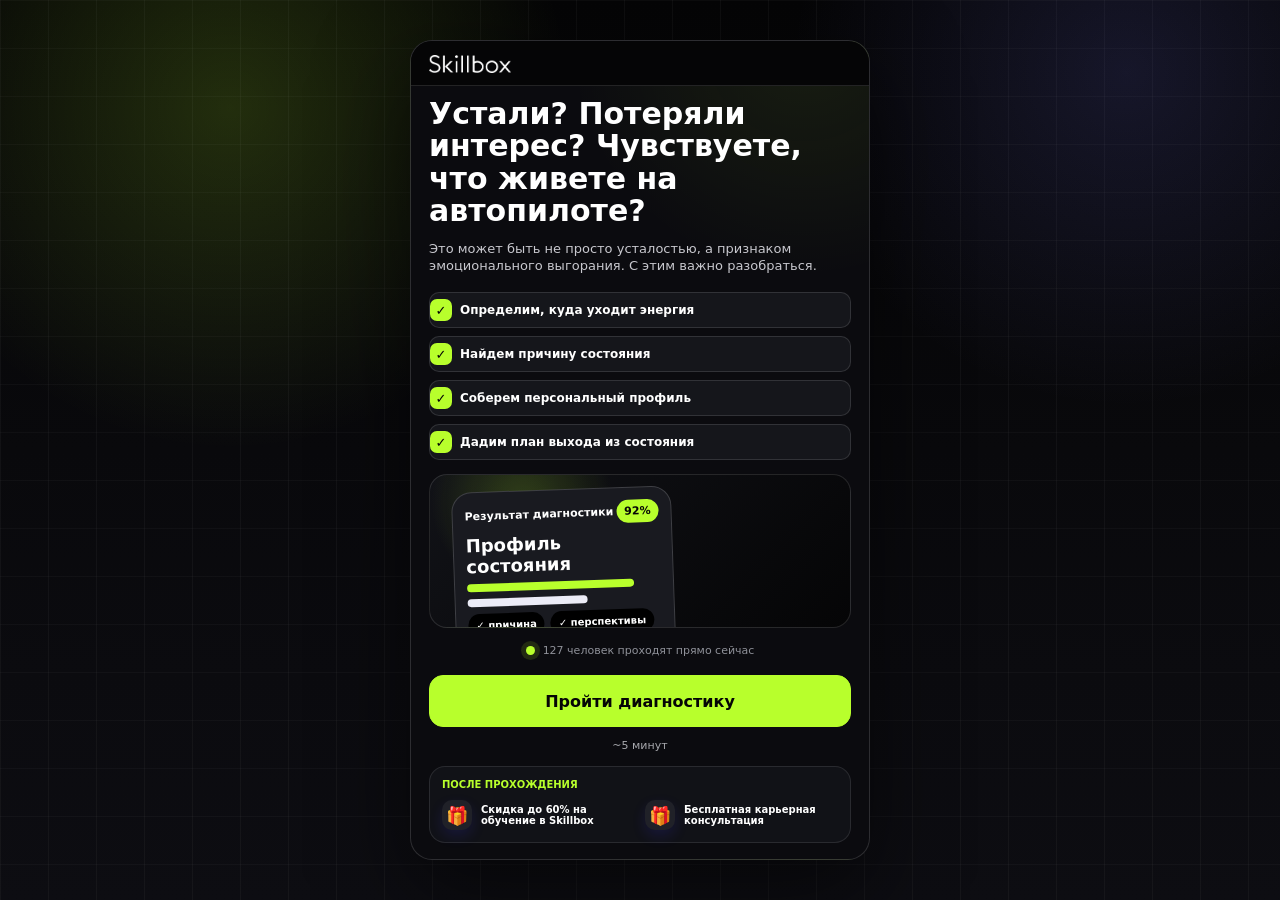
==== index-dark.html @ d11d77b7 "prepre-final" ====
<!doctype html>
<html lang="ru">
  <head>
    <meta charset="UTF-8" />
    <meta name="viewport" content="width=device-width, initial-scale=1.0" />
    <title>Что на самом деле не так? | Dark</title>
    <link rel="stylesheet" href="./styles.css?v=dark-lead-consent-polish" />
    <link rel="stylesheet" href="./styles-dark.css?v=dark-lead-consent-polish" />
  </head>
  <body class="dark-theme">
    <main class="shell">
      <section class="phone" aria-live="polite">
        <div class="brand-line" aria-label="Skillbox">
          <img class="brand-logo" src="./assets/skillbox-logo.png" alt="Skillbox" />
        </div>
        <header class="topbar">
          <button class="icon-button" id="backButton" type="button" aria-label="Назад">
            <span aria-hidden="true">‹</span>
          </button>
          <div class="progress-wrap" aria-label="Прогресс квиза">
            <div class="progress-meta">
              <span id="stepLabel">1 из 24</span>
              <span id="timeLabel">7 минут</span>
            </div>
            <div class="progress-track">
              <div class="progress-fill" id="progressFill"></div>
            </div>
          </div>
        </header>

        <div class="screen" id="quizScreen"></div>
      </section>
    </main>

    <script src="./app.js?v=dark-lead-consent"></script>
  </body>
</html>
---- styles.css ----
:root {
  --ink: #000000;
  --muted: #5c5c66;
  --line: #dedeee;
  --paper: #ffffff;
  --panel: #ffffff;
  --sage: #f4f4fb;
  --mint: #f0f0ff;
  --coral: #fcaca9;
  --yellow: #fcaca9;
  --blue: #3d3bff;
  --violet: #3d3bff;
  --green: #3d3bff;
  --shadow: 0 24px 70px rgba(0, 0, 0, 0.18);
}

* {
  box-sizing: border-box;
}

html,
body {
  min-height: 100%;
}

body {
  margin: 0;
  font-family:
    "Graphik LC TT",
    "Graphik",
    system-ui,
    -apple-system,
    BlinkMacSystemFont,
    "Segoe UI",
    sans-serif;
  color: var(--ink);
  background:
    linear-gradient(135deg, rgba(61, 59, 255, 0.08) 0 18%, transparent 18% 100%),
    radial-gradient(circle at 18% 10%, rgba(252, 172, 169, 0.42), transparent 28%),
    radial-gradient(circle at 86% 18%, rgba(61, 59, 255, 0.26), transparent 30%),
    #f5f5fb;
}

button,
input,
select {
  font: inherit;
}

.shell {
  min-height: 100vh;
  display: grid;
  place-items: center;
  padding: 18px;
}

.phone {
  width: min(100%, 440px);
  min-height: min(860px, calc(100vh - 36px));
  background:
    linear-gradient(180deg, rgba(61, 59, 255, 0.04), transparent 210px),
    var(--paper);
  border: 2px solid #000000;
  border-radius: 28px;
  box-shadow: var(--shadow);
  overflow: hidden;
  display: flex;
  flex-direction: column;
}

.brand-line {
  display: flex;
  align-items: center;
  justify-content: flex-start;
  padding: 14px 18px 12px;
  background: rgba(255, 255, 255, 0.92);
  color: var(--ink);
}

.brand-logo {
  width: 82px;
  height: auto;
  display: block;
  flex: 0 0 auto;
}

.phone.result-mode {
  width: min(100%, 1260px);
  min-height: calc(100vh - 36px);
  background:
    radial-gradient(circle at 78% 16%, rgba(61, 59, 255, 0.38), transparent 30%),
    radial-gradient(circle at 22% 66%, rgba(252, 172, 169, 0.22), transparent 28%),
    #000000;
  border-color: rgba(255, 255, 255, 0.08);
}

.phone.result-mode .brand-line {
  background: rgba(255, 255, 255, 0.96);
}

.phone.result-mode .topbar {
  color: white;
}

.phone.result-mode .icon-button {
  background: rgba(255, 255, 255, 0.1);
  border-color: rgba(255, 255, 255, 0.14);
  color: white;
}

.phone.result-mode .progress-track {
  background: rgba(255, 255, 255, 0.16);
}

.phone.result-mode .progress-meta {
  color: rgba(255, 255, 255, 0.72);
}

.phone.result-mode .screen {
  padding: 22px;
}

.phone.intro-mode .topbar {
  display: none;
}

.phone.intro-mode .icon-button,
.phone.intro-mode #stepLabel,
.phone.intro-mode #timeLabel,
.phone.intro-mode .progress-track {
  display: none;
}

.phone.intro-mode .progress-meta {
  grid-template-columns: 1fr;
  margin-bottom: 0;
}

.phone.intro-mode .screen {
  padding: 12px 18px 16px;
  flex: 0 0 auto;
}

.phone.intro-mode {
  min-height: 0;
}

.topbar {
  display: flex;
  gap: 12px;
  align-items: center;
  padding: 14px 16px 10px;
}

.icon-button {
  width: 42px;
  height: 42px;
  border-radius: 50%;
  border: 2px solid #000000;
  background: var(--panel);
  color: var(--ink);
  display: grid;
  place-items: center;
  cursor: pointer;
  flex: 0 0 auto;
  transition:
    transform 0.2s ease,
    opacity 0.2s ease;
}

.icon-button span {
  font-size: 32px;
  line-height: 1;
  transform: translateY(-2px);
}

.icon-button:disabled {
  opacity: 0.35;
  cursor: default;
}

.icon-button:not(:disabled):active {
  transform: scale(0.96);
}

.progress-wrap {
  width: 100%;
}

.progress-meta {
  display: flex;
  justify-content: space-between;
  align-items: center;
  gap: 10px;
  color: var(--muted);
  font-size: 12px;
  font-weight: 700;
  letter-spacing: 0;
  margin-bottom: 8px;
}

.progress-track {
  height: 10px;
  border-radius: 999px;
  background: #ececff;
  overflow: hidden;
  border: 1px solid rgba(0, 0, 0, 0.12);
}

.progress-fill {
  height: 100%;
  width: 4%;
  border-radius: inherit;
  background: linear-gradient(90deg, var(--blue), var(--coral));
  transition: width 0.35s ease;
}

.screen {
  flex: 1;
  display: flex;
  flex-direction: column;
  padding: 18px;
}

.content {
  position: relative;
  flex: 1;
  display: flex;
  flex-direction: column;
  gap: 18px;
  animation: rise 0.28s ease both;
}

@keyframes rise {
  from {
    opacity: 0;
    transform: translateY(8px);
  }
  to {
    opacity: 1;
    transform: translateY(0);
  }
}

.eyebrow {
  width: fit-content;
  border-radius: 999px;
  background: #000000;
  color: #ffffff;
  padding: 7px 10px;
  font-size: 13px;
  font-weight: 900;
}

h1,
h2 {
  margin: 0;
  line-height: 1.05;
  letter-spacing: 0;
}

h1 {
  font-size: clamp(34px, 9vw, 46px);
}

h2 {
  font-size: clamp(27px, 7vw, 36px);
}

p {
  margin: 0;
  color: var(--muted);
  font-size: 16px;
  line-height: 1.45;
}

mark {
  border-radius: 8px;
  background: rgba(61, 59, 255, 0.1);
  color: inherit;
  padding: 1px 5px;
  font-weight: 900;
}

.intro-steps {
  display: grid;
  gap: 8px;
  margin-top: 4px;
}

.intro-content {
  gap: 14px;
  flex: 0 0 auto;
}

.intro-content .eyebrow {
  width: fit-content;
  border-radius: 999px;
  background: var(--blue);
  color: #ffffff;
  padding: 7px 10px;
  font-size: 11px;
  line-height: 1.1;
}

.intro-content h1 {
  max-width: 100%;
  font-size: clamp(25px, 6.1vw, 30px);
  line-height: 1.08;
}

.intro-content p {
  font-size: 13px;
  line-height: 1.26;
}

.intro-content .primary {
  margin-top: 4px;
  min-height: 52px;
  padding: 14px 18px;
  background: var(--blue);
  color: #ffffff;
  box-shadow: 0 6px 18px rgba(61, 59, 255, 0.28);
  border: 2px solid #000000;
  position: relative;
  overflow: hidden;
  isolation: isolate;
  animation: introCtaPulse 3.2s ease-in-out infinite;
}

.intro-content .primary::before {
  content: "";
  position: absolute;
  inset: -45% auto -45% -45%;
  width: 36%;
  transform: skewX(-18deg);
  background: linear-gradient(90deg, transparent, rgba(255, 255, 255, 0.72), transparent);
  animation: introCtaShine 2.8s ease-in-out infinite;
  pointer-events: none;
}

.intro-content .primary:not(:disabled):active {
  transform: scale(0.985);
  box-shadow: 0 4px 12px rgba(61, 59, 255, 0.26);
}

.intro-burnout-note {
  border-left: 4px solid var(--coral);
  border-radius: 14px;
  background: #fff0ef;
  color: var(--muted);
  padding: 9px 11px;
  font-size: 13px;
  font-weight: 800;
  line-height: 1.3;
}

.intro-step {
  position: relative;
  display: grid;
  grid-template-columns: 22px 1fr;
  gap: 8px;
  align-items: center;
  border-radius: 10px;
  background: transparent;
  padding: 6px 0;
  opacity: 0;
  transform: translateY(6px);
  animation: checkStep 0.42s ease forwards;
}

.intro-step span {
  position: relative;
  width: 22px;
  height: 22px;
  border-radius: 7px;
  background: var(--coral);
  color: #000000;
  display: grid;
  place-items: center;
  font-size: 13px;
  font-weight: 900;
  transform: scale(0.72);
  animation: checkPop 0.38s ease forwards;
}

.intro-step span::after {
  content: "";
  position: absolute;
  inset: -4px;
  border-radius: 10px;
  border: 2px solid rgba(252, 172, 169, 0.7);
  opacity: 0;
  transform: scale(0.7);
  animation: checkHalo 0.56s ease forwards;
}

.intro-step strong {
  font-size: 12px;
  line-height: 1.25;
}

.intro-step:nth-child(1) {
  animation-delay: 0.08s;
}

.intro-step:nth-child(1) span {
  animation-delay: 0.16s;
}

.intro-step:nth-child(1) span::after {
  animation-delay: 0.16s;
}

.intro-step:nth-child(2) {
  animation-delay: 0.2s;
}

.intro-step:nth-child(2) span {
  animation-delay: 0.28s;
}

.intro-step:nth-child(2) span::after {
  animation-delay: 0.28s;
}

.intro-step:nth-child(3) {
  animation-delay: 0.32s;
}

.intro-step:nth-child(3) span {
  animation-delay: 0.4s;
}

.intro-step:nth-child(3) span::after {
  animation-delay: 0.4s;
}

.intro-step:nth-child(4) {
  animation-delay: 0.44s;
}

.intro-step:nth-child(4) span {
  animation-delay: 0.52s;
}

.intro-step:nth-child(4) span::after {
  animation-delay: 0.52s;
}

.intro-proof {
  display: flex;
  align-items: center;
  justify-content: center;
  gap: 8px;
  padding: 2px 0 0;
  color: #000000;
  font-size: 11px;
  font-weight: 500;
}

.live-dot {
  width: 9px;
  height: 9px;
  border-radius: 50%;
  background: #20c66b;
  box-shadow: 0 0 0 5px rgba(32, 198, 107, 0.16);
}

.intro-gifts {
  display: grid;
  grid-template-columns: 1fr 1fr;
  gap: 10px;
  border-radius: 16px;
  background:
    linear-gradient(135deg, rgba(61, 59, 255, 0.08), rgba(252, 172, 169, 0.18)),
    #ffffff;
  padding: 12px;
}

.intro-gifts-label {
  grid-column: 1 / -1;
  color: var(--blue);
  font-size: 10px;
  font-weight: 900;
  letter-spacing: 0;
  text-transform: uppercase;
}

.intro-gift {
  display: grid;
  grid-template-columns: 30px 1fr;
  gap: 9px;
  align-items: center;
}

.intro-gift span {
  width: 30px;
  height: 30px;
  border-radius: 10px;
  background: #ffffff;
  display: grid;
  place-items: center;
  font-size: 18px;
  box-shadow: 0 6px 14px rgba(61, 59, 255, 0.14);
}

.intro-gift strong {
  color: #000000;
  font-size: 10px;
  line-height: 1.18;
}

.save-hint {
  margin-top: auto;
  border: 1px solid rgba(61, 59, 255, 0.16);
  border-radius: 16px;
  background:
    linear-gradient(135deg, rgba(61, 59, 255, 0.06), rgba(252, 172, 169, 0.14)),
    #ffffff;
  color: var(--muted);
  padding: 10px 12px;
  display: grid;
  grid-template-columns: 18px auto 1fr;
  gap: 7px;
  align-items: center;
  font-size: 11px;
  line-height: 1.2;
}

.save-hint span {
  width: 10px;
  height: 10px;
  border-radius: 50%;
  background: var(--blue);
  box-shadow: 0 0 0 5px rgba(61, 59, 255, 0.12);
}

.save-hint strong {
  color: #000000;
  font-size: 12px;
  font-weight: 800;
}

.save-hint small {
  color: var(--muted);
  font-size: 11px;
  font-weight: 500;
  text-align: right;
}

@keyframes checkStep {
  to {
    opacity: 1;
    transform: translateY(0);
  }
}

@keyframes checkPop {
  70% {
    transform: scale(1.12);
  }
  to {
    transform: scale(1);
  }
}

@keyframes checkHalo {
  35% {
    opacity: 0.8;
    transform: scale(1);
  }
  to {
    opacity: 0;
    transform: scale(1.35);
  }
}

@keyframes introCtaShine {
  0%,
  36% {
    left: -45%;
  }
  70%,
  100% {
    left: 115%;
  }
}

@keyframes introCtaPulse {
  0%,
  100% {
    transform: translateY(0);
    box-shadow: 0 6px 18px rgba(61, 59, 255, 0.28);
  }
  50% {
    transform: translateY(-2px);
    box-shadow: 0 10px 24px rgba(61, 59, 255, 0.34);
  }
}

.hero-art {
  position: relative;
  min-height: 154px;
  border-radius: 22px;
  background:
    linear-gradient(135deg, rgba(255, 255, 255, 0.75), transparent 28%),
    radial-gradient(circle at 22% 20%, rgba(252, 172, 169, 0.95), transparent 30%),
    radial-gradient(circle at 78% 72%, rgba(61, 59, 255, 0.86), transparent 34%),
    #000000;
  display: grid;
  align-items: end;
  padding: 14px;
  overflow: hidden;
}

.result-preview,
.preview-card {
  position: absolute;
}

.result-preview {
  left: 24px;
  top: 14px;
  width: 220px;
  min-height: 108px;
  border-radius: 20px;
  background: #ffffff;
  border: 2px solid #000000;
  box-shadow: 10px 10px 0 rgba(0, 0, 0, 0.95);
  padding: 12px;
  display: grid;
  gap: 7px;
  transform: rotate(-2deg);
}

.preview-header {
  display: flex;
  justify-content: space-between;
  align-items: center;
  color: var(--muted);
  font-size: 11px;
  font-weight: 900;
}

.preview-header strong {
  border-radius: 12px;
  background: var(--coral);
  color: #000000;
  padding: 5px 8px;
}

.preview-title {
  color: #000000;
  font-size: 18px;
  font-weight: 900;
}

.preview-line {
  height: 8px;
  width: 62%;
  border-radius: 999px;
  background: #ececf7;
}

.preview-line.wide {
  width: 86%;
  background: linear-gradient(90deg, var(--blue), var(--coral));
}

.preview-checks {
  display: flex;
  flex-wrap: wrap;
  gap: 6px;
}

.preview-checks span,
.preview-card {
  border-radius: 999px;
  background: #000000;
  color: #ffffff;
  padding: 6px 8px;
  font-size: 10px;
  font-weight: 900;
}

.preview-card.small-a {
  right: 28px;
  top: 28px;
  background: var(--coral);
  color: #000000;
  transform: rotate(6deg);
}

.preview-card.small-b {
  right: 36px;
  bottom: 20px;
  background: var(--blue);
  transform: rotate(-5deg);
}

.hero-chip {
  position: relative;
  z-index: 2;
  width: fit-content;
  border-radius: 999px;
  background: rgba(255, 255, 255, 0.82);
  padding: 10px 14px;
  font-size: 13px;
  font-weight: 800;
}

.intro-note {
  color: var(--muted);
  font-size: 11px;
  font-weight: 500;
  line-height: 1.2;
  text-align: center;
  margin-top: -2px;
}

.stage-panel {
  position: relative;
  border: 2px solid #000000;
  border-radius: 24px;
  background:
    radial-gradient(circle at 90% 12%, rgba(252, 172, 169, 0.9), transparent 24%),
    linear-gradient(145deg, #000000 0 58%, var(--blue) 58% 100%);
  padding: 20px;
  display: grid;
  gap: 18px;
  overflow: hidden;
}

.stage-tags {
  display: flex;
  flex-wrap: wrap;
  gap: 8px;
}

.stage-tags span {
  border-radius: 999px;
  padding: 10px 12px;
  background: #ffffff;
  color: #000000;
  font-size: 13px;
  font-weight: 800;
}

.stage-source {
  border-radius: 18px;
  background: rgba(255, 255, 255, 0.94);
  color: #000000;
  padding: 14px;
  display: grid;
  gap: 4px;
  border: 2px solid #000000;
}

.stage-source span {
  color: var(--blue);
  font-size: 11px;
  font-weight: 900;
  text-transform: uppercase;
}

.stage-source strong {
  font-size: 14px;
  line-height: 1.28;
}

.stage-mini-badge {
  border: 1px solid rgba(61, 59, 255, 0.18);
  border-radius: 18px;
  background:
    linear-gradient(135deg, rgba(61, 59, 255, 0.06), rgba(252, 172, 169, 0.16)),
    #ffffff;
  color: #000000;
  padding: 14px 16px;
  font-size: 13px;
  font-weight: 800;
  line-height: 1.3;
}

.stage-image {
  border-radius: 22px;
  overflow: hidden;
  border: 1px solid rgba(0, 0, 0, 0.12);
  background: #000000;
  min-height: 210px;
}

.stage-image img {
  display: block;
  width: 100%;
  aspect-ratio: 16 / 10;
  object-fit: cover;
}

.stage-image.compact {
  min-height: 118px;
  border-radius: 18px;
}

.stage-image.compact img {
  aspect-ratio: 16 / 5;
}

.insight-facts {
  display: grid;
  grid-template-columns: repeat(3, minmax(0, 1fr));
  gap: 8px;
}

.insight-fact {
  min-height: 112px;
  border-radius: 18px;
  border: 2px solid #000000;
  background:
    radial-gradient(circle at 88% 14%, rgba(252, 172, 169, 0.38), transparent 30%),
    #ffffff;
  color: #000000;
  padding: 14px;
  display: grid;
  align-content: start;
  gap: 8px;
  box-shadow: 6px 6px 0 rgba(0, 0, 0, 0.9);
}

.insight-fact strong {
  font-size: clamp(32px, 7vw, 48px);
  line-height: 0.92;
  font-weight: 900;
}

.insight-fact span {
  color: var(--muted);
  font-size: 11px;
  line-height: 1.15;
  font-weight: 900;
}

.new-start-visual {
  position: relative;
  min-height: 132px;
  border-radius: 22px;
  border: 2px solid #000000;
  background:
    radial-gradient(circle at 22% 62%, rgba(252, 172, 169, 0.45), transparent 24%),
    radial-gradient(circle at 78% 30%, rgba(61, 59, 255, 0.28), transparent 32%),
    #ffffff;
  overflow: hidden;
}

.start-path {
  position: absolute;
  left: 34px;
  right: 34px;
  top: 66px;
  height: 42px;
  border-top: 5px solid #000000;
  border-radius: 50% 50% 0 0;
  transform: rotate(-4deg);
}

.start-dot {
  position: absolute;
  z-index: 1;
  width: 34px;
  height: 34px;
  border-radius: 50%;
  border: 2px solid #000000;
  background: var(--coral);
  box-shadow: 4px 4px 0 #000000;
}

.start-dot.one {
  left: 34px;
  top: 70px;
}

.start-dot.two {
  left: 48%;
  top: 42px;
  background: #ffffff;
}

.start-dot.three {
  right: 34px;
  top: 24px;
  background: var(--blue);
}

.new-start-visual strong {
  position: absolute;
  left: 24px;
  top: 20px;
  max-width: 190px;
  color: #000000;
  font-size: 24px;
  line-height: 1;
  font-weight: 900;
}

.support-cards {
  display: grid;
  grid-template-columns: repeat(3, minmax(0, 1fr));
  gap: 8px;
}

.support-card {
  min-height: 126px;
  border: 2px solid #000000;
  border-radius: 18px;
  background: #ffffff;
  color: #000000;
  padding: 12px;
  display: grid;
  align-content: start;
  gap: 6px;
  box-shadow: 5px 5px 0 rgba(0, 0, 0, 0.88);
}

.support-card span {
  width: 34px;
  height: 34px;
  border-radius: 12px;
  background: var(--coral);
  display: grid;
  place-items: center;
  font-size: 19px;
}

.support-card strong {
  font-size: 14px;
  line-height: 1.08;
}

.support-card p {
  color: var(--muted);
  font-size: 10px;
  line-height: 1.16;
  font-weight: 800;
}

.stage-line {
  height: 12px;
  border-radius: 999px;
  background: rgba(255, 255, 255, 0.24);
  overflow: hidden;
}

.stage-line span {
  display: block;
  width: 64%;
  height: 100%;
  border-radius: inherit;
  background: linear-gradient(90deg, var(--coral), #ffffff);
}

.stage-visual {
  position: relative;
  min-height: 168px;
  border-radius: 22px;
  background:
    radial-gradient(circle at 18% 24%, var(--coral) 0 20px, transparent 21px),
    radial-gradient(circle at 76% 76%, #ffffff 0 18px, transparent 19px),
    linear-gradient(135deg, rgba(255, 255, 255, 0.16), rgba(61, 59, 255, 0.68));
  overflow: hidden;
  border: 2px solid rgba(255, 255, 255, 0.72);
}

.stage-visual.insight {
  background:
    radial-gradient(circle at 22% 22%, var(--coral) 0 24px, transparent 25px),
    radial-gradient(circle at 82% 28%, var(--blue) 0 22px, transparent 23px),
    #000000;
}

.visual-orbit {
  position: absolute;
  inset: 22px;
  border: 12px solid rgba(255, 255, 255, 0.22);
  border-left-color: var(--coral);
  border-radius: 50%;
  transform: rotate(-14deg);
}

.visual-orbit span {
  position: absolute;
  border-radius: 999px;
  background: #ffffff;
}

.visual-orbit span:nth-child(1) {
  width: 76px;
  height: 24px;
  left: 12px;
  top: 32px;
}

.visual-orbit span:nth-child(2) {
  width: 46px;
  height: 46px;
  right: 24px;
  top: 6px;
  background: var(--coral);
}

.visual-orbit span:nth-child(3) {
  width: 94px;
  height: 22px;
  right: 8px;
  bottom: 22px;
  background: var(--blue);
}

.visual-pulse {
  position: absolute;
  inset: 20px;
  display: grid;
  place-items: center;
}

.visual-pulse span {
  position: absolute;
  border-radius: 50%;
  border: 3px solid rgba(255, 255, 255, 0.68);
}

.visual-pulse span:nth-child(1) {
  width: 62px;
  height: 62px;
  background: var(--coral);
  border-color: #ffffff;
}

.visual-pulse span:nth-child(2) {
  width: 118px;
  height: 118px;
  border-color: rgba(252, 172, 169, 0.72);
}

.visual-pulse span:nth-child(3) {
  width: 176px;
  height: 176px;
  border-color: rgba(255, 255, 255, 0.24);
}

.stage-visual.work .visual-orbit {
  border-radius: 24px;
  transform: rotate(4deg);
  border-color: rgba(252, 172, 169, 0.72);
}

.stage-visual.work .visual-orbit span:nth-child(1),
.stage-visual.directions .visual-orbit span:nth-child(1) {
  width: 42px;
  height: 42px;
}

.stage-visual.directions .visual-orbit {
  border-radius: 22px 80px 22px 80px;
}

.stage-visual.route .visual-orbit {
  border-left-color: #ffffff;
  border-right-color: var(--coral);
}

.stage-visual.plan .visual-orbit {
  border-radius: 28px;
  border-color: var(--coral);
}

.visual-card {
  position: absolute;
  left: 16px;
  right: 16px;
  bottom: 16px;
  border-radius: 18px;
  background: #ffffff;
  color: #000000;
  border: 2px solid #000000;
  box-shadow: 7px 7px 0 #000000;
  padding: 14px;
  display: grid;
  gap: 3px;
}

.visual-card strong {
  font-size: 24px;
  line-height: 1;
}

.visual-card span {
  color: var(--muted);
  font-size: 13px;
  font-weight: 800;
}

.options {
  display: grid;
  gap: 10px;
}

.choice {
  width: 100%;
  border: 2px solid var(--line);
  border-radius: 16px;
  background: var(--panel);
  color: var(--ink);
  padding: 12px;
  text-align: left;
  display: flex;
  gap: 10px;
  align-items: center;
  cursor: pointer;
  min-height: 54px;
  transition:
    transform 0.18s ease,
    border-color 0.18s ease,
    background 0.18s ease;
}

.choice:active {
  transform: scale(0.985);
}

.choice.selected {
  border-color: #000000;
  background: var(--blue);
  color: #ffffff;
  box-shadow: 6px 6px 0 #000000;
}

.choice-mark {
  width: 26px;
  height: 26px;
  border-radius: 50%;
  border: 2px solid #cad0c7;
  display: grid;
  place-items: center;
  flex: 0 0 auto;
  font-size: 15px;
  font-weight: 800;
}

.choice.selected .choice-mark {
  border-color: #ffffff;
  background: #ffffff;
  color: var(--blue);
}

.choice-icon,
.option-icon {
  width: 34px;
  height: 34px;
  border-radius: 12px;
  background: #f3f2ff;
  display: inline-grid;
  place-items: center;
  font-size: 20px;
  flex: 0 0 auto;
}

.choice.selected .choice-icon {
  background: var(--coral);
}

.choice.selected .choice-note {
  color: rgba(255, 255, 255, 0.78);
}

.choice-text {
  display: grid;
  gap: 4px;
}

.choice-title {
  font-size: 15px;
  font-weight: 800;
}

.choice-note {
  color: var(--muted);
  font-size: 12px;
  line-height: 1.35;
}

.reveal-options {
  gap: 9px;
}

.reveal-note {
  border: 2px solid #000000;
  border-radius: 18px;
  background:
    linear-gradient(135deg, rgba(61, 59, 255, 0.08), rgba(252, 172, 169, 0.24)),
    #ffffff;
  padding: 16px;
  display: grid;
  gap: 7px;
  box-shadow: 7px 7px 0 rgba(61, 59, 255, 0.14);
}

.reveal-note span {
  color: var(--blue);
  font-size: 11px;
  font-weight: 900;
  text-transform: uppercase;
}

.reveal-note p {
  color: #000000;
  font-size: 15px;
  line-height: 1.34;
  font-weight: 500;
}

.slider-stack {
  display: grid;
  gap: 12px;
}

.work-slider {
  border: 2px solid var(--line);
  border-radius: 16px;
  background: #ffffff;
  padding: 13px;
  display: grid;
  gap: 10px;
}

.slider-labels {
  display: grid;
  grid-template-columns: 1fr 1fr;
  gap: 10px;
  color: #000000;
  font-size: 12px;
  font-weight: 900;
  line-height: 1.2;
}

.slider-labels span:last-child {
  text-align: right;
}

.work-slider input {
  margin: 0;
}

.quick-progress {
  display: flex;
  justify-content: space-between;
  align-items: center;
  border-radius: 999px;
  background: #000000;
  color: #ffffff;
  padding: 9px 12px;
  font-size: 12px;
  font-weight: 900;
}

.quick-progress strong {
  color: var(--coral);
}

.quick-card {
  min-height: 260px;
  border: 2px solid #000000;
  border-radius: 24px;
  background:
    radial-gradient(circle at 18% 16%, rgba(252, 172, 169, 0.7), transparent 30%),
    radial-gradient(circle at 88% 88%, rgba(61, 59, 255, 0.26), transparent 34%),
    #ffffff;
  padding: 24px;
  display: grid;
  align-content: center;
  justify-items: center;
  gap: 18px;
  text-align: center;
  box-shadow: 9px 9px 0 rgba(0, 0, 0, 0.1);
}

.quick-card span {
  width: 72px;
  height: 72px;
  border-radius: 24px;
  background: #f3f2ff;
  display: grid;
  place-items: center;
  font-size: 38px;
}

.quick-card strong {
  font-size: 25px;
  line-height: 1.12;
}

.quick-actions {
  display: grid;
  grid-template-columns: 1fr 1fr;
  gap: 10px;
}

.primary-pill,
.secondary-pill {
  min-height: 56px;
  border-radius: 16px;
  border: 2px solid #000000;
  font-weight: 900;
  cursor: pointer;
}

.primary-pill {
  background: var(--blue);
  color: #ffffff;
  box-shadow: 0 7px 0 #000000;
}

.secondary-pill {
  background: #ffffff;
  color: #000000;
}

.favorite-work {
  display: grid;
  gap: 12px;
}

.bead-work {
  gap: 16px;
}

.bead-string {
  position: relative;
  min-height: 178px;
  border-radius: 24px;
  border: 2px solid var(--line);
  background:
    radial-gradient(circle at 50% 35%, rgba(252, 172, 169, 0.18), transparent 36%),
    #ffffff;
  padding: 18px;
  overflow: hidden;
}

.bead-counter {
  position: relative;
  z-index: 2;
  width: fit-content;
  border-radius: 999px;
  background: rgba(0, 0, 0, 0.08);
  color: var(--muted);
  padding: 7px 10px;
  font-size: 12px;
  font-weight: 900;
  line-height: 1;
}

.bead-cord {
  position: absolute;
  inset: 54px 22px auto;
  height: 74px;
  border-bottom: 3px solid rgba(0, 0, 0, 0.22);
  border-radius: 0 0 50% 50%;
}

.bead-cord span {
  position: absolute;
  left: 50%;
  bottom: -7px;
  width: 12px;
  height: 12px;
  border-radius: 50%;
  background: var(--coral);
  transform: translateX(-50%);
}

.selected-beads {
  position: relative;
  z-index: 1;
  min-height: 118px;
  display: flex;
  flex-wrap: wrap;
  align-content: center;
  justify-content: center;
  gap: 8px;
}

.selected-beads em {
  color: var(--muted);
  font-size: 13px;
  font-style: normal;
  font-weight: 800;
  text-align: center;
}

.selected-bead {
  border: 2px solid #000000;
  border-radius: 999px;
  background: var(--blue);
  color: #ffffff;
  padding: 8px 11px;
  display: inline-flex;
  align-items: center;
  gap: 6px;
  font-size: 13px;
  font-weight: 900;
  box-shadow: 4px 4px 0 rgba(0, 0, 0, 0.9);
}

.bead-bank {
  display: flex;
  flex-wrap: wrap;
  gap: 9px;
}

.work-bead {
  border: 2px solid #e1e1ef;
  border-radius: 999px;
  background: #ffffff;
  color: #000000;
  padding: 8px 11px 8px 8px;
  display: inline-flex;
  align-items: center;
  gap: 7px;
  font-size: 12px;
  font-weight: 900;
  cursor: pointer;
}

.work-bead span {
  width: 30px;
  height: 30px;
  border-radius: 50%;
  display: grid;
  place-items: center;
  background: #f1f0ff;
}

.work-bead.selected {
  border-color: #000000;
  background: var(--coral);
  box-shadow: 4px 4px 0 #000000;
}

.favorite-group {
  border: 2px solid var(--line);
  border-radius: 18px;
  background: #ffffff;
  padding: 12px;
  display: grid;
  gap: 8px;
  box-shadow: 5px 5px 0 rgba(0, 0, 0, 0.08);
}

.favorite-group > strong {
  font-size: 13px;
  line-height: 1.2;
}

.favorite-options {
  display: grid;
  grid-template-columns: repeat(2, minmax(0, 1fr));
  gap: 8px;
}

.favorite-chip {
  border: 2px solid #e1e1ef;
  border-radius: 14px;
  background:
    linear-gradient(135deg, rgba(255, 255, 255, 0.9), rgba(246, 247, 255, 0.9)),
    #ffffff;
  color: #000000;
  min-height: 52px;
  padding: 9px;
  font-size: 12px;
  font-weight: 900;
  line-height: 1.18;
  text-align: left;
  cursor: pointer;
  display: flex;
  align-items: center;
  transition: transform 0.16s ease, box-shadow 0.16s ease, border-color 0.16s ease;
}

.favorite-chip:hover {
  transform: translateY(-1px);
}

.favorite-chip.selected {
  border-color: #000000;
  background: var(--blue);
  color: #ffffff;
  box-shadow: 5px 5px 0 #000000;
}

.mini-task-content {
  gap: 18px;
  background:
    radial-gradient(circle at 18% 22%, rgba(61, 59, 255, 0.18), transparent 30%),
    radial-gradient(circle at 82% 80%, rgba(252, 172, 169, 0.12), transparent 28%),
    #171822;
  margin: -18px;
  padding: 18px;
  border-radius: 0 0 26px 26px;
}

.mini-visual {
  min-height: 210px;
  border-radius: 24px;
  position: relative;
  overflow: hidden;
  background: #202231;
  border: 2px solid rgba(255, 255, 255, 0.08);
}

.mini-task-card {
  border-radius: 28px;
  background: #ffffff;
  color: #000000;
  padding: 24px;
  display: grid;
  gap: 18px;
}

.mini-task-meta {
  display: flex;
  align-items: center;
  justify-content: space-between;
  gap: 12px;
}

.mini-task-meta span {
  border-radius: 999px;
  background: var(--blue);
  color: #ffffff;
  padding: 7px 10px;
  font-size: 12px;
  font-weight: 900;
}

.mini-task-meta strong {
  color: #b6b6bd;
  font-size: 30px;
  line-height: 1;
}

.mini-task-card h2 {
  font-size: clamp(30px, 8vw, 42px);
}

.mini-task-card p {
  color: #000000;
  font-size: 18px;
  line-height: 1.25;
}

.mini-options {
  display: grid;
  gap: 10px;
}

.mini-options .choice {
  border-color: #e5e5e5;
  min-height: 64px;
}

.mini-options .choice-mark,
.mini-options .choice-icon {
  margin-left: auto;
  order: 3;
}

.mini-options .choice-icon {
  display: none;
}

.closet-frame {
  position: absolute;
  inset: 24px;
  border-radius: 18px;
  background:
    linear-gradient(90deg, rgba(255, 255, 255, 0.1), transparent 24%),
    #5b331d;
  border: 8px solid #7b4a2f;
}

.closet-frame .rail {
  position: absolute;
  left: 12%;
  right: 12%;
  top: 20%;
  height: 6px;
  background: #d7b18d;
}

.cloth,
.pile {
  position: absolute;
  border-radius: 10px;
}

.cloth {
  top: 22%;
  width: 11%;
  height: 46%;
}

.c1 { left: 15%; background: #fcaca9; }
.c2 { left: 28%; background: #3d3bff; }
.c3 { left: 42%; background: #ffffff; }
.c4 { left: 57%; background: #111111; }

.pile {
  height: 18px;
  left: 20%;
  right: 18%;
  transform: rotate(-4deg);
}

.p1 { bottom: 22%; background: #3d3bff; }
.p2 { bottom: 30%; background: #fcaca9; transform: rotate(5deg); }
.p3 { bottom: 38%; background: #ffffff; transform: rotate(-8deg); }
.p4 { bottom: 46%; background: #111111; transform: rotate(8deg); }

.chart-frame {
  position: absolute;
  inset: 30px;
  border-left: 3px solid rgba(255, 255, 255, 0.28);
  border-bottom: 3px solid rgba(255, 255, 255, 0.28);
}

.grid-line {
  position: absolute;
  left: 0;
  right: 0;
  height: 2px;
  background: rgba(255, 255, 255, 0.14);
}

.grid-line.a { top: 18%; }
.grid-line.b { top: 46%; }
.grid-line.c { top: 74%; }

.bar {
  position: absolute;
  bottom: 0;
  width: 22%;
  border-radius: 10px 10px 0 0;
}

.bar-a {
  left: 14%;
  height: 82%;
  background: #b6ff1f;
}

.bar-b {
  left: 52%;
  height: 41%;
  background: var(--blue);
}

.legend {
  position: absolute;
  bottom: -34px;
  color: rgba(255, 255, 255, 0.72);
  font-size: 12px;
}

.legend.a { left: 12%; }
.legend.b { left: 50%; }

.maze-frame {
  position: absolute;
  inset: 28px;
  background: #ffffff;
  border-radius: 18px;
}

.wall {
  position: absolute;
  background: #000000;
  border-radius: 999px;
}

.w1 { left: 22%; top: 16%; width: 56%; height: 6px; }
.w2 { left: 22%; top: 16%; width: 6px; height: 68%; }
.w3 { right: 22%; top: 16%; width: 6px; height: 68%; }
.w4 { left: 22%; bottom: 16%; width: 56%; height: 6px; }
.w5 { left: 34%; top: 32%; width: 30%; height: 6px; }
.w6 { left: 34%; top: 32%; width: 6px; height: 28%; }
.w7 { left: 48%; top: 48%; width: 6px; height: 24%; }
.w8 { left: 48%; top: 60%; width: 22%; height: 6px; }

.maze-frame b,
.maze-frame strong {
  position: absolute;
  font-size: 12px;
  text-transform: uppercase;
}

.maze-frame b {
  left: 24%;
  bottom: 8%;
}

.maze-frame strong {
  right: 20%;
  top: 8%;
}

.site-frame,
.ui-card-preview {
  position: absolute;
  inset: 26px;
  border-radius: 20px;
  background: #ffffff;
  border: 2px solid rgba(255, 255, 255, 0.16);
  box-shadow: 10px 10px 0 rgba(0, 0, 0, 0.24);
}

.site-frame span,
.ui-card-preview span {
  position: absolute;
  display: block;
  border-radius: 999px;
}

.site-top {
  left: 18px;
  right: 18px;
  top: 16px;
  height: 18px;
  background: #ececff;
}

.site-title {
  left: 22px;
  top: 52px;
  width: 48%;
  height: 18px;
  background: #000000;
}

.site-copy.a {
  left: 22px;
  top: 84px;
  width: 70%;
  height: 10px;
  background: #cfd0df;
}

.site-copy.b {
  left: 22px;
  top: 104px;
  width: 54%;
  height: 10px;
  background: #cfd0df;
}

.site-button {
  left: 22px;
  bottom: 24px;
  width: 82px;
  height: 30px;
  background: var(--blue);
}

.site-alert {
  right: 20px;
  bottom: 24px;
  width: 64px;
  height: 30px;
  background: var(--coral);
  color: #000000;
  display: grid !important;
  place-items: center;
  font-size: 13px;
  font-weight: 900;
}

.ui-image {
  left: 18px;
  top: 18px;
  width: 86px;
  height: 86px;
  border-radius: 18px !important;
  background:
    radial-gradient(circle at 34% 35%, var(--coral) 0 16px, transparent 17px),
    radial-gradient(circle at 70% 70%, var(--blue) 0 22px, transparent 23px),
    #ececff;
}

.ui-title {
  left: 122px;
  top: 28px;
  width: 44%;
  height: 16px;
  background: #000000;
}

.ui-price {
  left: 122px;
  top: 62px;
  width: 34%;
  height: 14px;
  background: #cfd0df;
}

.ui-button {
  left: 122px;
  bottom: 26px;
  width: 82px;
  height: 34px;
  background: #d8d8df;
  color: #777985;
  display: grid !important;
  place-items: center;
  font-size: 12px;
  font-weight: 900;
}

.ui-warning {
  right: 20px;
  top: 24px;
  width: 24px;
  height: 24px;
  background: var(--coral);
}

.primary {
  width: 100%;
  border: 2px solid #000000;
  border-radius: 16px;
  background: var(--blue);
  color: white;
  min-height: 58px;
  padding: 16px 18px;
  font-weight: 800;
  cursor: pointer;
  margin-top: auto;
  box-shadow: 0 10px 0 #000000;
  transition:
    transform 0.18s ease,
    opacity 0.18s ease;
}

.primary:disabled {
  opacity: 0.4;
  cursor: default;
}

.primary:not(:disabled):active {
  transform: translateY(4px);
  box-shadow: 0 6px 0 #000000;
}

.secondary {
  background: transparent;
  border: 0;
  color: var(--muted);
  font-weight: 800;
  padding: 10px;
  cursor: pointer;
}

.meter-card,
.insight-card,
.loop-card,
.result-card,
.proof-card,
.form-card,
.interaction-card,
.loader-card {
  border: 2px solid #000000;
  background:
    radial-gradient(circle at 14% 10%, rgba(252, 172, 169, 0.6), transparent 26%),
    radial-gradient(circle at 86% 86%, rgba(61, 59, 255, 0.24), transparent 30%),
    #ffffff;
  border-radius: 20px;
  padding: 18px;
  box-shadow: 8px 8px 0 rgba(61, 59, 255, 0.14);
}

.insight-card {
  display: grid;
  gap: 16px;
  background:
    radial-gradient(circle at 84% 12%, rgba(252, 172, 169, 0.7), transparent 26%),
    #ffffff;
}

.research-insight {
  background:
    linear-gradient(135deg, rgba(61, 59, 255, 0.08), rgba(252, 172, 169, 0.18)),
    #ffffff;
}

.research-stat {
  display: grid;
  grid-template-columns: auto 1fr;
  gap: 4px 14px;
  align-items: center;
  border-radius: 18px;
  background: #000000;
  color: #ffffff;
  padding: 15px;
}

.research-stat strong {
  grid-row: 1 / span 2;
  color: var(--coral);
  font-size: 52px;
  line-height: 0.95;
}

.research-stat span {
  font-size: 16px;
  font-weight: 900;
  line-height: 1.14;
}

.research-stat small {
  color: rgba(255, 255, 255, 0.64);
  font-size: 12px;
  font-weight: 800;
}

.research-bars {
  display: grid;
  gap: 7px;
}

.research-bars span {
  height: 11px;
  width: var(--bar);
  border-radius: 999px;
  background: linear-gradient(90deg, var(--blue), var(--coral));
  border: 1px solid rgba(0, 0, 0, 0.18);
}

.insight-card .stage-visual {
  min-height: 150px;
}

.range-wrap {
  display: grid;
  gap: 16px;
}

input[type="range"] {
  accent-color: var(--blue);
  width: 100%;
}

.range-value {
  display: flex;
  align-items: baseline;
  gap: 8px;
}

.range-value strong {
  font-size: 48px;
  line-height: 1;
}

.visual-scale {
  height: 18px;
  border-radius: 999px;
  background: linear-gradient(90deg, var(--coral), var(--blue));
}

.drag-area {
  display: grid;
  gap: 12px;
}

.drag-bank,
.drop-zones {
  display: grid;
  gap: 10px;
}

.drag-item,
.drop-zone {
  border: 2px solid var(--line);
  background: var(--panel);
  border-radius: 14px;
  padding: 14px;
  min-height: 54px;
}

.drag-item {
  cursor: grab;
  font-weight: 800;
  touch-action: none;
  display: flex;
  align-items: center;
  gap: 10px;
}

.drag-item:active {
  cursor: grabbing;
}

.drop-zone {
  display: flex;
  justify-content: space-between;
  gap: 8px;
  align-items: center;
  color: var(--muted);
  border-style: dashed;
}

.drop-zone strong {
  display: inline-flex;
  align-items: center;
  gap: 8px;
}

.drop-zone.active {
  border-color: var(--blue);
  background: var(--mint);
  color: var(--ink);
}

.drop-zone.filled {
  border-style: solid;
  border-color: var(--blue);
}

.ranking-list {
  display: grid;
  gap: 8px;
}

.ranking-pyramid {
  justify-items: center;
}

.ranking-card {
  min-height: 64px;
  border: 2px solid #000000;
  border-radius: 16px;
  background: var(--panel);
  padding: 12px;
  display: grid;
  grid-template-columns: 34px 1fr auto;
  gap: 10px;
  align-items: center;
  cursor: grab;
  box-shadow: 5px 5px 0 rgba(0, 0, 0, 0.08);
}

.ranking-card.rank-level-1 {
  width: 82%;
  background: var(--blue);
  color: #ffffff;
}

.ranking-card.rank-level-2 {
  width: 90%;
}

.ranking-card.rank-level-3,
.ranking-card.rank-level-4 {
  width: 100%;
}

.ranking-card strong {
  display: inline-flex;
  align-items: center;
  gap: 10px;
  grid-column: 2;
}

.ranking-card em {
  color: var(--muted);
  font-size: 10px;
  font-style: normal;
  font-weight: 900;
  text-transform: uppercase;
  grid-column: 2;
}

.ranking-card.rank-level-1 em {
  color: rgba(255, 255, 255, 0.74);
}

.ranking-card.dragging {
  opacity: 0.5;
}

.rank-number {
  width: 32px;
  height: 32px;
  border-radius: 50%;
  background: var(--coral);
  color: #000000;
  display: grid;
  place-items: center;
  font-size: 13px;
  font-weight: 800;
}

.rank-actions {
  display: flex;
  gap: 6px;
  grid-column: 3;
  grid-row: 1 / span 2;
}

.rank-actions button {
  width: 34px;
  height: 34px;
  border-radius: 50%;
  border: 2px solid #000000;
  background: #ffffff;
  color: var(--ink);
  font-weight: 900;
  cursor: pointer;
}

.battery-card {
  min-height: 136px;
  border: 2px solid var(--line);
  border-radius: 20px;
  background: #f7f7fa;
  padding: 14px;
  display: grid;
  grid-template-columns: 76px 1fr;
  align-items: center;
  gap: 14px;
}

.battery-meter {
  --charge: 0%;
  width: 72px;
  height: 108px;
  border: 3px solid #151515;
  border-radius: 16px;
  position: relative;
  display: grid;
  place-items: center;
  background: #ffffff;
  box-shadow: inset 0 -6px 0 rgba(0, 0, 0, 0.08);
}

.battery-meter::before {
  content: "";
  position: absolute;
  left: 7px;
  right: 7px;
  bottom: 7px;
  height: max(0px, calc(var(--charge) - 16px));
  min-height: 0;
  border-radius: 10px;
  background: linear-gradient(0deg, var(--blue) 0%, #6260ff 38%, #d7ff46 100%);
  transition: height 0.42s ease;
}

.battery-meter::after {
  content: "";
  position: absolute;
  top: -11px;
  width: 26px;
  height: 11px;
  border: 3px solid #151515;
  border-bottom: 0;
  border-radius: 8px 8px 0 0;
  background: #ffffff;
}

.battery-meter span {
  position: relative;
  z-index: 1;
  width: 100%;
  text-align: center;
  font-size: 16px;
  line-height: 1;
  font-weight: 900;
}

.battery-chips {
  display: flex;
  flex-wrap: wrap;
  gap: 7px;
  align-content: center;
}

.battery-chips span,
.battery-chips em {
  border-radius: 999px;
  background: #ffffff;
  padding: 7px 9px;
  font-size: 11px;
  font-style: normal;
  font-weight: 800;
  line-height: 1.15;
}

.battery-chips em {
  color: var(--muted);
  font-weight: 700;
}

.battery-options {
  display: grid;
  grid-template-columns: repeat(2, minmax(0, 1fr));
  gap: 8px;
}

.battery-option {
  width: 100%;
  border: 2px solid var(--line);
  border-radius: 14px;
  background: #ffffff;
  min-height: 58px;
  padding: 10px;
  display: flex;
  align-items: center;
  gap: 10px;
  color: var(--ink);
  font-size: 13px;
  font-weight: 800;
  text-align: left;
  cursor: pointer;
  transition:
    transform 0.16s ease,
    border-color 0.16s ease,
    background 0.16s ease,
    color 0.16s ease;
}

.battery-option.selected {
  border-color: #000000;
  background: var(--blue);
  color: #ffffff;
}

.battery-option:active {
  transform: scale(0.99);
}

.battery-option .option-icon {
  width: 30px;
  height: 30px;
  border-radius: 10px;
  font-size: 18px;
}

.battery-option span:last-child {
  min-width: 0;
  line-height: 1.18;
}

.draw-board {
  border: 2px solid #000000;
  background: var(--panel);
  border-radius: 20px;
  padding: 12px;
}

.draw-board canvas {
  width: 100%;
  height: 170px;
  border-radius: 14px;
  display: block;
  touch-action: none;
}

.inline-actions {
  display: flex;
  justify-content: center;
}

.scene-bank {
  display: flex;
  flex-wrap: wrap;
  gap: 8px;
  min-height: 46px;
}

.scene-board {
  display: grid;
  grid-template-columns: 1fr 1fr;
  gap: 10px;
}

.scene-zone {
  min-height: 210px;
  border: 2px dashed #000000;
  border-radius: 18px;
  background: rgba(255, 255, 255, 0.65);
  padding: 12px;
  display: flex;
  flex-direction: column;
  gap: 9px;
}

.scene-zone strong {
  font-size: 14px;
}

.scene-zone.active {
  border-color: var(--blue);
  background: var(--mint);
}

.scene-card {
  border: 2px solid #000000;
  border-radius: 999px;
  background: var(--panel);
  padding: 10px 12px;
  font-size: 13px;
  font-weight: 800;
  cursor: grab;
  width: fit-content;
  max-width: 100%;
  display: inline-flex;
  align-items: center;
  gap: 8px;
}

.scene-zone .scene-card {
  border-radius: 14px;
  width: 100%;
}

.tags {
  display: flex;
  flex-wrap: wrap;
  gap: 8px;
}

.tag {
  border-radius: 999px;
  padding: 9px 11px;
  background: #f1f3ef;
  color: #3c4240;
  font-size: 13px;
  font-weight: 800;
}

.proof-content h2 {
  font-size: clamp(23px, 5.4vw, 30px);
}

.proof-grid {
  display: grid;
  grid-template-columns: repeat(2, minmax(0, 1fr));
  gap: 8px;
}

.proof-card {
  position: relative;
  width: 100%;
  min-height: 132px;
  border: 2px solid #000000;
  background:
    radial-gradient(circle at 14% 10%, rgba(252, 172, 169, 0.6), transparent 26%),
    radial-gradient(circle at 86% 86%, rgba(61, 59, 255, 0.24), transparent 30%),
    #ffffff;
  border-radius: 20px;
  display: grid;
  grid-template-columns: 1fr;
  align-items: start;
  align-content: start;
  gap: 7px;
  padding: 12px 12px 38px;
  color: #000000;
  text-align: left;
  cursor: pointer;
  animation: proofCardIn 0.5s ease both;
  transition:
    transform 0.2s ease,
    border-color 0.2s ease,
    box-shadow 0.2s ease;
}

.proof-card:nth-child(2) {
  animation-delay: 0.06s;
}

.proof-card:nth-child(3) {
  animation-delay: 0.12s;
}

.proof-card:nth-child(4) {
  animation-delay: 0.18s;
}

.proof-card:nth-child(5) {
  animation-delay: 0.24s;
}

.proof-card:nth-child(6) {
  animation-delay: 0.3s;
}

.proof-card:hover {
  transform: translateY(-3px);
  box-shadow: 6px 6px 0 rgba(61, 59, 255, 0.18);
}

.proof-card.reacted {
  border-color: var(--blue);
}

.proof-icon {
  width: 34px;
  height: 34px;
  border-radius: 11px;
  background: #ffffff;
  display: grid;
  place-items: center;
  font-size: 19px;
  box-shadow: 0 8px 18px rgba(61, 59, 255, 0.12);
}

.proof-card-copy {
  display: grid;
  gap: 4px;
}

.proof-card strong {
  font-size: 15px;
  line-height: 1;
}

.proof-card p {
  font-size: 11px;
  line-height: 1.22;
}

.proof-reaction-badge {
  position: absolute;
  right: 12px;
  bottom: 10px;
  min-width: 62px;
  height: 30px;
  border-radius: 999px;
  background: rgba(45, 156, 255, 0.1);
  border: 1px solid rgba(45, 156, 255, 0.24);
  color: var(--muted);
  display: inline-flex;
  align-items: center;
  justify-content: flex-start;
  gap: 5px;
  padding: 4px 9px;
  font-size: 15px;
  box-shadow:
    0 7px 18px rgba(45, 156, 255, 0.08),
    0 2px 0 rgba(0, 0, 0, 0.14);
  animation: reactionPop 0.22s ease both;
}

.proof-reaction-badge.active {
  background: #2d9cff;
  border-color: #2d9cff;
  color: #ffffff;
  transform: translateY(-1px);
  box-shadow:
    0 9px 22px rgba(45, 156, 255, 0.34),
    0 2px 0 rgba(0, 0, 0, 0.14);
}

.proof-reaction-badge b {
  font-size: 15px;
  line-height: 1;
}

.proof-reaction-badge strong {
  color: currentColor;
  font-size: 12px;
  line-height: 1;
  font-weight: 900;
}

@keyframes reactionPop {
  from {
    opacity: 0;
    transform: translateY(5px) scale(0.78);
  }
  to {
    opacity: 1;
    transform: translateY(0) scale(1);
  }
}

@keyframes proofCardIn {
  from {
    opacity: 0;
    transform: translateY(12px) scale(0.98);
  }
  to {
    opacity: 1;
    transform: translateY(0) scale(1);
  }
}

.review-carousel {
  border: 2px solid #000000;
  border-radius: 22px;
  background:
    linear-gradient(135deg, rgba(61, 59, 255, 0.06), rgba(252, 172, 169, 0.2)),
    #ffffff;
  padding: 18px;
  display: grid;
  gap: 11px;
  box-shadow: 8px 8px 0 rgba(61, 59, 255, 0.18);
}

.review-label {
  width: fit-content;
  border-radius: 999px;
  background: #000000;
  color: #ffffff;
  padding: 6px 9px;
  font-size: 11px;
  font-weight: 900;
  text-transform: uppercase;
}

.review-stars {
  width: fit-content;
  border-radius: 8px;
  background: #00b67a;
  color: #ffffff;
  padding: 3px 6px;
  font-size: 14px;
  letter-spacing: 1px;
  line-height: 1;
}

.review-head {
  display: grid;
  grid-template-columns: 1fr auto;
  gap: 10px;
  align-items: start;
}

.review-head strong {
  color: #000000;
  font-size: 18px;
  line-height: 1.12;
}

.review-head span {
  color: #000000;
  font-size: 12px;
  font-weight: 900;
  line-height: 1.25;
  text-align: right;
}

.review-text {
  color: var(--ink);
  font-size: 15px;
  line-height: 1.36;
}

.review-author {
  font-size: 14px;
}

.review-dots {
  display: flex;
  gap: 7px;
}

.review-dots button {
  width: 8px;
  height: 8px;
  border: 0;
  border-radius: 50%;
  background: #d8d8e8;
  padding: 0;
  cursor: pointer;
}

.review-dots button.active {
  width: 22px;
  border-radius: 999px;
  background: var(--blue);
}

.scenario {
  background:
    linear-gradient(160deg, rgba(61, 59, 255, 0.11), rgba(252, 172, 169, 0.28)),
    var(--panel);
  border: 1px solid var(--line);
  border-radius: 20px;
  padding: 18px;
  display: grid;
  gap: 10px;
}

.loop-card {
  display: grid;
  grid-template-columns: 1fr;
  gap: 10px;
}

.loop-step {
  padding: 14px;
  border-radius: 14px;
  background: var(--sage);
  font-weight: 800;
}

.fields {
  display: grid;
  gap: 12px;
}

.result-gate {
  position: relative;
  display: grid;
  min-height: 560px;
  align-items: center;
}

.locked-result-preview {
  position: relative;
  display: grid;
  gap: 12px;
  opacity: 0.76;
  transform: scale(0.98);
  pointer-events: none;
}

.locked-result-preview::after {
  content: "🔒";
  position: absolute;
  left: 0;
  right: 0;
  top: 38px;
  width: 82px;
  height: 82px;
  border: 2px solid rgba(0, 0, 0, 0.16);
  border-radius: 50%;
  background: rgba(255, 255, 255, 0.82);
  display: grid;
  place-items: center;
  margin: auto;
  font-size: 36px;
  box-shadow: 0 18px 50px rgba(0, 0, 0, 0.16);
}

.locked-result-preview .locked-card {
  filter: blur(7px);
}

.locked-card {
  border: 2px solid #000000;
  border-radius: 22px;
  background: #ffffff;
  color: #000000;
  padding: 18px;
  display: grid;
  gap: 8px;
  box-shadow: 8px 8px 0 rgba(61, 59, 255, 0.16);
}

.locked-card.main {
  position: relative;
  min-height: 180px;
}

.lock-badge {
  position: absolute;
  right: 16px;
  top: 16px;
  width: 42px;
  height: 42px;
  border-radius: 50%;
  background: #000000;
  color: #ffffff;
  display: grid;
  place-items: center;
  font-size: 20px;
}

.locked-card span {
  color: var(--muted);
  font-size: 13px;
  font-weight: 800;
}

.locked-card strong {
  font-size: 24px;
  line-height: 1.1;
}

.locked-card.main strong {
  font-size: 36px;
}

.locked-card div {
  display: flex;
  gap: 8px;
  align-items: baseline;
}

.locked-card b {
  color: var(--blue);
  font-size: 42px;
}

.locked-card em {
  color: var(--muted);
  font-style: normal;
  font-weight: 800;
}

.lead-unlock-card {
  position: absolute;
  left: 0;
  right: 0;
  bottom: 0;
  z-index: 2;
  margin: auto;
  background: rgba(255, 255, 255, 0.94);
  backdrop-filter: blur(12px);
}

.lead-unlock-title {
  color: #000000;
  font-size: 24px;
  line-height: 1.1;
}

.lead-unlock-copy {
  margin: 0;
  color: var(--muted);
  font-size: 14px;
  line-height: 1.35;
}

.name-greeting {
  justify-content: center;
}

.name-emoji {
  width: 104px;
  height: 104px;
  border-radius: 30px;
  margin: 0 auto;
  display: grid;
  place-items: center;
  background:
    radial-gradient(circle at 28% 18%, rgba(252, 172, 169, 0.68), transparent 32%),
    radial-gradient(circle at 78% 74%, rgba(61, 59, 255, 0.38), transparent 34%),
    #ffffff;
  border: 2px solid #000000;
  font-size: 54px;
}

.name-meaning {
  border: 2px solid #000000;
  border-radius: 20px;
  background:
    linear-gradient(145deg, rgba(61, 59, 255, 0.15), rgba(252, 172, 169, 0.42)),
    #ffffff;
  padding: 18px;
  display: grid;
  gap: 8px;
}

.name-meaning span {
  color: var(--blue);
  font-size: 12px;
  font-weight: 900;
}

.name-meaning p {
  color: var(--ink);
  font-size: 18px;
  line-height: 1.35;
  font-weight: 500;
}

.field {
  display: grid;
  gap: 8px;
}

.field label {
  font-size: 13px;
  color: var(--muted);
  font-weight: 800;
}

.field input,
.field select {
  width: 100%;
  min-height: 56px;
  border-radius: 14px;
  border: 2px solid #000000;
  background: #fff;
  padding: 14px;
  color: var(--ink);
}

.field select {
  appearance: none;
  background:
    linear-gradient(45deg, transparent 50%, #000000 50%) calc(100% - 22px) 23px / 8px 8px no-repeat,
    linear-gradient(135deg, #000000 50%, transparent 50%) calc(100% - 17px) 23px / 8px 8px no-repeat,
    #ffffff;
  padding-right: 42px;
}

.field input:focus,
.field select:focus {
  outline: 4px solid rgba(61, 59, 255, 0.16);
  border-color: var(--blue);
}

.consent-check {
  display: grid;
  grid-template-columns: 18px 1fr;
  gap: 9px;
  align-items: start;
  color: var(--muted);
  font-size: 11px;
  line-height: 1.35;
  font-weight: 500;
  max-width: 100%;
}

.consent-check input {
  width: 18px;
  height: 18px;
  margin: 1px 0 0;
  accent-color: var(--blue);
}

.consent-check a {
  color: #9b4dff;
  text-decoration: underline;
  text-underline-offset: 2px;
  font-weight: 500;
}

.error {
  color: #b4432f;
  font-size: 13px;
  min-height: 18px;
}

.loader-card {
  display: grid;
  gap: 18px;
  align-content: center;
  min-height: 320px;
  background:
    linear-gradient(145deg, rgba(61, 59, 255, 0.1), rgba(252, 172, 169, 0.32)),
    var(--panel);
}

.loader-card.technical {
  min-height: 260px;
  padding: 0;
  gap: 14px;
  background: transparent;
  border: 0;
  box-shadow: none;
}

.content:has(.loader-card.technical) h2 {
  font-size: clamp(27px, 7vw, 38px);
  line-height: 1.05;
}

.content:has(.loader-card.technical) > p {
  max-width: 560px;
  font-size: clamp(18px, 3.2vw, 24px);
  line-height: 1.35;
}

.loader-orbit {
  width: 132px;
  height: 132px;
  border-radius: 50%;
  margin: 8px auto;
  position: relative;
  background: #ffffff;
  box-shadow: inset 0 0 0 1px rgba(0, 0, 0, 0.08);
}

.loader-orbit::before {
  content: "";
  position: absolute;
  inset: 20px;
  border-radius: 50%;
  border: 2px dashed rgba(61, 59, 255, 0.34);
  animation: spin 3s linear infinite;
}

.loader-orbit span {
  width: 18px;
  height: 18px;
  border-radius: 50%;
  position: absolute;
  background: var(--blue);
  left: 57px;
  top: 8px;
  transform-origin: 9px 58px;
  animation: spin 1.8s linear infinite;
}

.loader-orbit span:nth-child(2) {
  background: var(--coral);
  animation-delay: -0.6s;
}

.loader-orbit span:nth-child(3) {
  background: var(--ink);
  animation-delay: -1.2s;
}

.loader-symbol {
  width: 112px;
  height: 112px;
  border-radius: 32px;
  margin: 8px auto;
  display: grid;
  place-items: center;
  background:
    radial-gradient(circle at 35% 25%, rgba(255, 255, 255, 0.75), transparent 28%),
    linear-gradient(135deg, var(--blue), var(--coral));
  border: 2px solid #000000;
  box-shadow: 8px 8px 0 #000000;
  font-size: 48px;
  animation: loaderSymbolPulse 1.3s ease-in-out infinite;
}

.loader-card.technical .loader-symbol {
  width: 54px;
  height: 54px;
  margin: 0;
  justify-self: start;
  border-radius: 16px;
  background: rgba(184, 255, 44, 0.08);
  border: 1px solid rgba(184, 255, 44, 0.18);
  box-shadow: none;
  color: #b8ff2c;
  font-size: 28px;
  animation: technicalBlink 1.4s ease-in-out infinite;
}

@keyframes spin {
  to {
    transform: rotate(360deg);
  }
}

@keyframes loaderSymbolPulse {
  50% {
    transform: translateY(-4px) rotate(-2deg);
  }
}

@keyframes technicalBlink {
  50% {
    opacity: 0.58;
  }
}

.loader-steps {
  display: grid;
  gap: 9px;
}

.loader-progress {
  height: 10px;
  border-radius: 999px;
  background: rgba(0, 0, 0, 0.08);
  overflow: hidden;
}

.loader-card.technical .loader-progress {
  height: 6px;
  background: rgba(255, 255, 255, 0.08);
}

.loader-progress span {
  display: block;
  height: 100%;
  width: 100%;
  border-radius: inherit;
  background: linear-gradient(90deg, var(--blue), var(--coral));
  transform-origin: left;
  animation: loader-fill var(--loader-duration, 16000ms) linear forwards;
}

@keyframes loader-fill {
  from {
    transform: scaleX(0.02);
  }
  to {
    transform: scaleX(1);
  }
}

.loader-step {
  border-radius: 14px;
  background: rgba(255, 255, 255, 0.72);
  color: var(--muted);
  padding: 12px 14px;
  font-size: 14px;
  font-weight: 800;
  transition:
    background 0.25s ease,
    color 0.25s ease,
    transform 0.25s ease;
}

.loader-card.technical .loader-steps {
  gap: 6px;
}

.loader-card.technical .loader-step {
  border-radius: 0;
  background: transparent;
  border: 0;
  color: rgba(255, 255, 255, 0.42);
  padding: 7px 0 7px 20px;
  font-size: 13px;
  font-weight: 700;
  position: relative;
}

.loader-card.technical .loader-step::before {
  content: "";
  position: absolute;
  left: 0;
  top: 15px;
  width: 7px;
  height: 7px;
  border-radius: 50%;
  background: currentColor;
}

.loader-step.active {
  background: var(--blue);
  color: white;
  transform: translateX(4px);
}

.discount-game {
  display: grid;
  gap: 16px;
}

.discount-cards {
  display: grid;
  grid-template-columns: repeat(3, 1fr);
  gap: 10px;
}

.discount-card {
  position: relative;
  min-height: 178px;
  border: 1px solid var(--line);
  border-radius: 22px;
  background:
    linear-gradient(145deg, rgba(255, 255, 255, 0.95), rgba(245, 245, 255, 0.95)),
    #ffffff;
  color: #000000;
  padding: 14px 10px;
  display: grid;
  align-content: end;
  gap: 8px;
  cursor: pointer;
  overflow: hidden;
  transition:
    transform 0.18s ease,
    border-color 0.18s ease,
    background 0.18s ease;
}

.discount-card::before {
  content: "";
  position: absolute;
  inset: 14px 14px auto;
  height: 74px;
  border-radius: 18px;
  background:
    radial-gradient(circle at 30% 32%, var(--blue) 0 18px, transparent 19px),
    radial-gradient(circle at 74% 64%, var(--coral) 0 13px, transparent 14px),
    linear-gradient(135deg, rgba(61, 59, 255, 0.16), rgba(252, 172, 169, 0.3));
}

.discount-card:not(:disabled):active {
  transform: scale(0.96);
}

.discount-card span {
  color: var(--muted);
  font-size: 12px;
  font-weight: 900;
}

.discount-card strong {
  font-size: 30px;
  line-height: 1;
}

.discount-card.selected {
  border-color: var(--blue);
  background: var(--blue);
  color: #ffffff;
}

.discount-card.selected::before {
  background:
    radial-gradient(circle at 30% 32%, #ffffff 0 18px, transparent 19px),
    radial-gradient(circle at 74% 64%, var(--coral) 0 13px, transparent 14px),
    rgba(255, 255, 255, 0.18);
}

.discount-card.selected span {
  color: rgba(255, 255, 255, 0.78);
}

.discount-card.revealed:not(.selected) {
  opacity: 0.55;
}

.discount-drumroll {
  position: relative;
  min-height: 86px;
  border-radius: 18px;
  background: #000000;
  color: #ffffff;
  padding: 18px;
  display: flex;
  align-items: center;
  justify-content: center;
  gap: 8px;
  overflow: hidden;
}

.discount-drumroll strong {
  position: relative;
  z-index: 2;
  font-size: 18px;
}

.discount-drumroll span {
  width: 11px;
  height: 11px;
  border-radius: 50%;
  background: var(--coral);
  animation: drumDot 0.5s ease-in-out infinite alternate;
}

.discount-drumroll span:nth-child(3) {
  animation-delay: 0.12s;
}

.discount-drumroll span:nth-child(4) {
  animation-delay: 0.24s;
}

.discount-drumroll::before,
.discount-drumroll::after {
  content: "";
  position: absolute;
  width: 120px;
  height: 120px;
  border-radius: 50%;
  border: 12px solid rgba(61, 59, 255, 0.6);
  animation: drumPulse 0.75s ease-in-out infinite;
}

.discount-drumroll::after {
  width: 78px;
  height: 78px;
  border-color: rgba(252, 172, 169, 0.7);
  animation-delay: 0.18s;
}

.fireworks-overlay {
  position: absolute;
  inset: 0;
  z-index: 12;
  pointer-events: none;
  overflow: hidden;
  border-radius: inherit;
}

.fireworks-overlay span {
  position: absolute;
  width: 12px;
  height: 12px;
  border-radius: 50%;
  left: 50%;
  top: 50%;
  background: var(--coral);
  box-shadow:
    0 0 0 5px rgba(252, 172, 169, 0.18),
    0 0 18px rgba(252, 172, 169, 0.72);
  animation: firework 1.25s ease-out both;
}

.fireworks-overlay span:nth-child(1) {
  --x: -180px;
  --y: -280px;
}

.fireworks-overlay span:nth-child(2) {
  background: #ffffff;
  animation-delay: 0.08s;
  --x: 220px;
  --y: -250px;
}

.fireworks-overlay span:nth-child(3) {
  background: var(--blue);
  animation-delay: 0.16s;
  --x: -250px;
  --y: -70px;
}

.fireworks-overlay span:nth-child(4) {
  background: #b6ff1f;
  animation-delay: 0.24s;
  --x: 245px;
  --y: 30px;
}

.fireworks-overlay span:nth-child(5) {
  background: var(--coral);
  animation-delay: 0.32s;
  --x: -150px;
  --y: 260px;
}

.fireworks-overlay span:nth-child(6) {
  background: #ffffff;
  animation-delay: 0.4s;
  --x: 170px;
  --y: 250px;
}

.fireworks-overlay span:nth-child(7) {
  background: var(--blue);
  animation-delay: 0.48s;
  --x: 10px;
  --y: -330px;
}

.fireworks-overlay span:nth-child(8) {
  background: #b6ff1f;
  animation-delay: 0.56s;
  --x: 0px;
  --y: 330px;
}

.discount-result,
.discount-hint,
.result-discount {
  border-radius: 18px;
  background: #000000;
  color: #ffffff;
  padding: 16px;
}

.discount-result {
  display: grid;
  gap: 7px;
}

.discount-modal {
  position: fixed;
  inset: 0;
  z-index: 70;
  display: grid;
  place-items: center;
  padding: 20px;
  background: rgba(0, 0, 0, 0.58);
  backdrop-filter: blur(8px);
}

.discount-modal .discount-result {
  width: min(100%, 430px);
  border: 2px solid rgba(255, 255, 255, 0.18);
  border-radius: 24px;
  padding: 24px;
  box-shadow: 0 28px 90px rgba(0, 0, 0, 0.4);
}

.discount-modal .discount-result strong {
  font-size: clamp(23px, 6vw, 34px);
  line-height: 1.06;
}

.discount-modal .discount-result span {
  font-size: 16px;
  line-height: 1.28;
}

.discount-modal .primary {
  width: min(100%, 430px);
  justify-self: center;
  margin-top: 12px;
}

.discount-result strong {
  color: var(--coral);
  font-size: 19px;
}

.discount-result span,
.discount-hint {
  color: rgba(255, 255, 255, 0.76);
  font-size: 14px;
  line-height: 1.35;
}

.discount-result b {
  color: #ffffff;
  letter-spacing: 0.04em;
}

@keyframes drumDot {
  to {
    transform: translateY(-8px) scale(1.18);
    opacity: 0.72;
  }
}

@keyframes drumPulse {
  0% {
    transform: scale(0.55);
    opacity: 0;
  }
  45% {
    opacity: 0.9;
  }
  100% {
    transform: scale(1.35);
    opacity: 0;
  }
}

@keyframes firework {
  0% {
    transform: translate(-50%, -50%) scale(0.4);
    opacity: 0;
  }
  18% {
    opacity: 1;
  }
  100% {
    transform: translate(calc(-50% + var(--x, 0px)), calc(-50% + var(--y, -70px))) scale(1.5);
    opacity: 0;
  }
}

.result-discount {
  border: 2px solid #ffffff;
  font-weight: 800;
  position: sticky;
  top: 0;
  z-index: 50;
  display: grid;
  grid-template-columns: 1fr;
  gap: 14px;
  align-items: center;
  backdrop-filter: blur(12px);
  box-shadow: 0 12px 30px rgba(0, 0, 0, 0.32);
}

.result-discount-copy {
  display: grid;
  gap: 4px;
}

.result-discount-copy strong {
  color: var(--coral);
  font-size: 24px;
}

.result-discount-copy span {
  color: rgba(255, 255, 255, 0.72);
  font-size: 14px;
  line-height: 1.35;
}

.result-discount-copy span:first-child {
  color: #ffffff;
  font-size: 18px;
  font-weight: 900;
}

.discount-reserve {
  width: 100%;
  border: 2px solid #ffffff;
  border-radius: 14px;
  background: var(--coral);
  color: #000000;
  padding: 13px 16px;
  font-weight: 900;
  cursor: pointer;
}

.result-hero {
  border-radius: 22px;
  padding: 20px;
  background: linear-gradient(135deg, var(--mint), #fff1c7 58%, #e7f4ff);
  display: grid;
  gap: 10px;
}

.result-page {
  color: white;
  display: grid;
  gap: 24px;
  animation: rise 0.28s ease both;
}

.result-kicker {
  color: var(--coral);
  font-size: 13px;
  font-weight: 900;
}

.result-top-grid,
.result-two-grid {
  display: grid;
  gap: 16px;
}

.result-card-light,
.result-card-dark {
  border-radius: 26px;
  padding: 24px;
}

.result-card-light {
  background: #ffffff;
  color: #000000;
}

.result-card-dark {
  background: #000000;
  border: 1px solid rgba(255, 255, 255, 0.18);
  color: white;
}

.profession-main {
  display: grid;
  gap: 18px;
}

.profession-main h2,
.profession-copy h2,
.archetype-card h2 {
  color: #000000;
  font-size: clamp(36px, 9vw, 52px);
  line-height: 1.02;
}

.result-muted {
  color: #5f626b;
  font-size: 19px;
  font-weight: 700;
}

.result-muted.dark {
  color: rgba(255, 255, 255, 0.68);
}

.match-badge {
  width: 148px;
  min-height: 120px;
  border-radius: 22px;
  background: var(--blue);
  color: #ffffff;
  padding: 18px;
  display: grid;
  align-content: center;
  justify-self: start;
}

.match-badge span {
  color: white;
  font-size: 11px;
  font-weight: 900;
  text-transform: uppercase;
}

.match-badge strong {
  font-size: 54px;
  line-height: 0.95;
}

.chips-row {
  display: flex;
  flex-wrap: wrap;
  gap: 8px;
}

.chips-row span {
  border-radius: 999px;
  background: var(--mint);
  color: #000000;
  padding: 11px 16px;
  font-size: 15px;
  font-weight: 700;
}

.result-emoji-row,
.mini-learning-grid,
.task-grid,
.salary-grid {
  display: grid;
  gap: 10px;
}

.result-emoji-row {
  grid-column: 1 / -1;
  grid-template-columns: repeat(3, minmax(0, 1fr));
}

.result-emoji-row span,
.mini-learning-grid span,
.task-pill {
  border: 2px solid #000000;
  border-radius: 16px;
  background: #f7f7ff;
  color: #000000;
  padding: 12px;
  font-weight: 900;
  line-height: 1.2;
}

.top-three {
  display: grid;
  gap: 12px;
}

.top-profession {
  min-height: 66px;
  border: 1px solid rgba(255, 255, 255, 0.13);
  border-radius: 18px;
  padding: 14px;
  display: grid;
  grid-template-columns: 34px 1fr auto;
  gap: 12px;
  align-items: center;
}

.top-profession span {
  width: 34px;
  height: 34px;
  border-radius: 50%;
  display: grid;
  place-items: center;
  background: var(--blue);
  font-weight: 900;
}

.top-profession b {
  color: var(--coral);
  font-size: 28px;
}

.profession-copy,
.archetype-card {
  display: grid;
  gap: 18px;
}

.profession-copy p,
.archetype-card p {
  color: #5f626b;
  font-size: 17px;
  line-height: 1.45;
}

.skills-card,
.qualities-card {
  display: grid;
  gap: 20px;
}

.skills-card h3,
.qualities-card h3 {
  margin: 0;
  font-size: 24px;
  line-height: 1.1;
}

.salary-grid {
  grid-template-columns: 1fr;
}

.salary-box {
  border: 1px solid rgba(255, 255, 255, 0.24);
  border-radius: 22px;
  padding: 18px;
  display: grid;
  gap: 8px;
}

.salary-box.accent {
  background: var(--coral);
  color: #000000;
}

.salary-box.accent span,
.salary-box.accent strong {
  color: #000000;
}

.salary-box span {
  color: rgba(255, 255, 255, 0.78);
  font-weight: 800;
}

.salary-box strong {
  color: var(--coral);
  font-size: clamp(30px, 8vw, 48px);
  line-height: 1;
}

.money-card p,
.task-card p {
  margin: 0;
  color: rgba(255, 255, 255, 0.72);
  line-height: 1.35;
}

.task-card p {
  color: #5f626b;
}

.task-grid {
  margin: 6px 0;
}

.task-pill {
  display: grid;
  grid-template-columns: 28px 1fr;
  align-items: center;
  background: #ffffff;
}

.progress-card {
  display: grid;
  gap: 16px;
  overflow: hidden;
}

.progress-rail {
  display: grid;
  gap: 10px;
  position: relative;
}

.progress-rail > div {
  border: 2px solid #000000;
  border-radius: 18px;
  background: #ffffff;
  padding: 14px;
  display: grid;
  gap: 4px;
  box-shadow: 5px 5px 0 rgba(61, 59, 255, 0.16);
}

.progress-rail span {
  color: var(--blue);
  font-size: 12px;
  font-weight: 900;
}

.progress-rail strong {
  color: #000000;
  font-size: 17px;
  line-height: 1.2;
}

.progress-rail .dream {
  background: var(--mint);
}

.dream-card {
  border-radius: 20px;
  background: #000000;
  color: #ffffff;
  padding: 18px;
  display: grid;
  gap: 6px;
}

.dream-card span {
  font-size: 32px;
}

.dream-card p {
  margin: 0;
  color: rgba(255, 255, 255, 0.78);
  line-height: 1.35;
}

.vacancy-shots,
.student-stories {
  display: grid;
  gap: 14px;
}

.vacancy-shot,
.story-card {
  border: 2px solid #000000;
  border-radius: 22px;
  background: #ffffff;
  color: #000000;
  padding: 18px;
  box-shadow: 8px 8px 0 rgba(61, 59, 255, 0.42);
}

.vacancy-shot {
  display: grid;
  gap: 10px;
}

.vacancy-shot > div {
  display: flex;
  align-items: center;
  gap: 8px;
  justify-content: space-between;
}

.hh-badge {
  width: 36px;
  height: 36px;
  border-radius: 10px;
  background: #d6001c;
  color: #ffffff;
  display: grid;
  place-items: center;
  font-weight: 900;
}

.vacancy-shot small,
.vacancy-shot p,
.story-card p {
  margin: 0;
  color: #5f626b;
  line-height: 1.35;
}

.vacancy-shot h3,
.story-card strong {
  margin: 0;
  font-size: 21px;
  line-height: 1.14;
}

.vacancy-shot strong {
  color: var(--blue);
  font-size: 28px;
  line-height: 1;
}

.compact-result h2 {
  font-size: clamp(30px, 7vw, 44px);
}

.light-list p {
  color: #000000;
  padding-left: 0;
}

.light-list p::before {
  display: none;
}

.skillbox-result {
  display: grid;
}

.skillbox-proof-grid {
  display: grid;
  gap: 10px;
}

.skillbox-proof-grid div {
  border: 2px solid #000000;
  border-radius: 18px;
  background: #f7f7ff;
  padding: 14px;
  display: grid;
  gap: 6px;
}

.skillbox-proof-grid span,
.story-card span {
  font-size: 30px;
}

.skillbox-proof-grid strong {
  font-size: 19px;
  line-height: 1.1;
}

.skillbox-proof-grid p {
  margin: 0;
  color: #5f626b;
  line-height: 1.32;
}

.story-card {
  display: grid;
  gap: 8px;
}

.skills-card ul {
  list-style: none;
  padding: 0;
  margin: 0;
  display: grid;
  gap: 12px;
}

.skills-card li,
.qualities-list p {
  margin: 0;
  position: relative;
  padding-left: 24px;
  color: rgba(255, 255, 255, 0.82);
  line-height: 1.35;
}

.skills-card li::before,
.qualities-list p::before {
  content: "";
  width: 10px;
  height: 10px;
  border-radius: 50%;
  background: var(--blue);
  position: absolute;
  left: 0;
  top: 7px;
}

.gradient-note {
  border-radius: 999px;
  padding: 15px 18px;
  background: var(--blue);
  color: white;
  font-weight: 800;
  line-height: 1.25;
}

.result-section-title {
  margin: 18px 0 0;
  color: white;
  font-size: clamp(30px, 8vw, 44px);
  line-height: 1.1;
}

.blue-text {
  color: var(--blue);
  font-weight: 900;
}

.photo-strip {
  min-height: 130px;
  border-radius: 16px;
  background:
    linear-gradient(90deg, rgba(255, 255, 255, 0.28), transparent),
    linear-gradient(135deg, var(--coral) 0%, #ffffff 48%, var(--blue) 100%);
  position: relative;
  overflow: hidden;
}

.photo-strip::before {
  content: "";
  position: absolute;
  width: 84px;
  height: 84px;
  border-radius: 50%;
  background: var(--coral);
  right: 124px;
  top: 22px;
}

.photo-strip::after {
  content: "";
  position: absolute;
  width: 130px;
  height: 48px;
  border-radius: 999px;
  border: 15px solid var(--blue);
  border-left-color: #ffffff;
  right: 184px;
  top: 42px;
  transform: rotate(-3deg);
}

.photo-strip span {
  position: absolute;
  width: 130px;
  height: 180px;
  border-radius: 60px 60px 0 0;
  background: #000000;
  right: 50px;
  top: 64px;
}

.qualities-list {
  display: grid;
  gap: 12px;
}

.result-insights {
  grid-template-columns: 1fr;
}

.result-page > .primary {
  max-width: 420px;
  justify-self: center;
}

.score-row {
  display: grid;
  gap: 10px;
}

.score-line {
  display: grid;
  gap: 6px;
}

.score-line span {
  display: flex;
  justify-content: space-between;
  font-size: 13px;
  font-weight: 800;
}

.mini-track {
  height: 8px;
  border-radius: 999px;
  background: #e7eadf;
  overflow: hidden;
}

.mini-fill {
  height: 100%;
  border-radius: inherit;
  background: var(--blue);
}

.direction-list {
  display: grid;
  gap: 10px;
}

.direction {
  border: 1px solid var(--line);
  background: var(--panel);
  border-radius: 16px;
  padding: 15px;
  display: grid;
  gap: 5px;
}

.direction strong {
  font-size: 16px;
}

.interaction-list {
  display: grid;
  gap: 10px;
}

.interaction-card {
  display: grid;
  gap: 7px;
}

.offer {
  border-radius: 20px;
  padding: 18px;
  background: var(--ink);
  color: white;
  display: grid;
  gap: 12px;
}

.offer p {
  color: rgba(255, 255, 255, 0.74);
}

.offer .primary {
  background: var(--coral);
  color: var(--ink);
}

.hidden {
  display: none !important;
}

.loader-orbit {
  background: #000000;
}

.loader-progress {
  border: 2px solid #000000;
  background: #ffffff;
}

.loader-step {
  border: 2px solid #000000;
}

.loader-step.active {
  background: var(--blue);
  color: white;
  transform: translateX(4px);
  box-shadow: 4px 4px 0 #000000;
}

.discount-card {
  border: 2px solid #000000;
  box-shadow: 6px 6px 0 rgba(0, 0, 0, 0.12);
}

.discount-card.selected {
  border-color: #000000;
  background: var(--blue);
  color: #ffffff;
  box-shadow: 8px 8px 0 #000000;
}

.discount-result,
.discount-hint,
.result-discount {
  border: 2px solid #ffffff;
}

.result-kicker {
  width: fit-content;
  border-radius: 999px;
  background: var(--coral);
  color: #000000;
  padding: 9px 12px;
}

.result-card-light,
.result-card-dark {
  border: 2px solid #ffffff;
  box-shadow: 10px 10px 0 rgba(61, 59, 255, 0.38);
}

.result-card-light {
  border-color: #000000;
}

.result-card-dark {
  background:
    radial-gradient(circle at 94% 10%, rgba(61, 59, 255, 0.5), transparent 28%),
    #000000;
}

.match-badge {
  border: 2px solid #000000;
  box-shadow: 8px 8px 0 var(--coral);
}

.chips-row span {
  border: 2px solid #000000;
  background: #ffffff;
}

.top-profession {
  border: 2px solid rgba(255, 255, 255, 0.26);
}

.top-profession span {
  background: var(--coral);
  color: #000000;
}

.salary-box {
  border: 2px solid rgba(255, 255, 255, 0.35);
  background: rgba(255, 255, 255, 0.06);
}

.gradient-note {
  border: 2px solid #ffffff;
  background: linear-gradient(90deg, var(--blue), #000000);
}

.photo-strip {
  border: 2px solid #000000;
}

.offer {
  border: 2px solid #000000;
  box-shadow: 10px 10px 0 var(--blue);
}

@media (min-width: 720px) {
  .shell {
    padding: 32px;
  }

  .phone {
    min-height: 820px;
  }

  .phone.result-mode {
    border-radius: 20px;
  }

  .phone.result-mode .screen {
    padding: 32px 56px 54px;
  }

  .result-discount {
    grid-template-columns: 1fr auto;
    top: 12px;
  }

  .discount-reserve {
    width: auto;
    min-width: 230px;
  }

  .result-top-grid,
  .result-two-grid {
    grid-template-columns: 1fr 1fr;
    gap: 24px;
  }

  .salary-grid,
  .task-grid {
    grid-template-columns: 1fr 1fr;
  }

  .task-pill:first-child {
    grid-column: 1 / -1;
  }

  .progress-rail {
    grid-template-columns: repeat(5, minmax(0, 1fr));
  }

  .progress-rail > div {
    min-height: 132px;
    align-content: space-between;
  }

  .vacancy-shots,
  .student-stories {
    grid-template-columns: repeat(3, minmax(0, 1fr));
  }

  .student-stories {
    grid-template-columns: repeat(4, minmax(0, 1fr));
  }

  .skillbox-proof-grid {
    grid-template-columns: repeat(3, minmax(0, 1fr));
  }

  .profession-main {
    grid-template-columns: 1fr auto;
  }

  .profession-main .chips-row {
    grid-column: 1 / -1;
  }

  .result-card-light,
  .result-card-dark {
    border-radius: 34px;
    padding: 38px;
  }

  .result-insights {
    grid-template-columns: repeat(3, 1fr);
  }

  .qualities-list {
    grid-template-columns: 1fr 1fr;
    column-gap: 22px;
  }
}
---- styles-dark.css ----
body.dark-theme {
  --ink: #f6f6f2;
  --muted: #a7a8ad;
  --line: #2e3038;
  --paper: #0b0b0f;
  --panel: #15161b;
  --sage: #101116;
  --mint: #20251b;
  --coral: #b8ff2c;
  --yellow: #b8ff2c;
  --blue: #b8ff2c;
  --violet: #7c7cff;
  --green: #b8ff2c;
  --shadow: 0 30px 90px rgba(0, 0, 0, 0.55);
  color: var(--ink);
  background:
    radial-gradient(circle at 18% 12%, rgba(184, 255, 44, 0.16), transparent 26%),
    radial-gradient(circle at 88% 8%, rgba(124, 124, 255, 0.14), transparent 24%),
    linear-gradient(180deg, #050506 0%, #0d0d12 100%);
}

.dark-theme .shell {
  background:
    linear-gradient(90deg, rgba(255, 255, 255, 0.035) 1px, transparent 1px),
    linear-gradient(rgba(255, 255, 255, 0.028) 1px, transparent 1px);
  background-size: 48px 48px;
}

.dark-theme .phone {
  background:
    radial-gradient(circle at 86% 0%, rgba(184, 255, 44, 0.08), transparent 26%),
    #0b0b0f;
  border: 1px solid rgba(255, 255, 255, 0.14);
  border-radius: 22px;
  box-shadow: var(--shadow);
}

.dark-theme .brand-line {
  background: #050506;
  border-bottom: 1px solid rgba(255, 255, 255, 0.12);
}

.dark-theme .brand-logo {
  filter: invert(1);
}

.dark-theme .topbar {
  color: var(--muted);
}

.dark-theme .icon-button {
  border: 1px solid rgba(255, 255, 255, 0.16);
  background: #15161b;
  color: #ffffff;
}

.dark-theme .progress-track {
  background: #25262d;
  border: 1px solid rgba(255, 255, 255, 0.08);
}

.dark-theme .progress-fill {
  background: linear-gradient(90deg, #b8ff2c, #6dffb2);
}

.dark-theme .progress-meta,
.dark-theme .intro-note,
.dark-theme .choice-note,
.dark-theme .result-muted,
.dark-theme .vacancy-shot small,
.dark-theme .vacancy-shot p,
.dark-theme .story-card p,
.dark-theme .skillbox-proof-grid p,
.dark-theme .task-card p,
.dark-theme .profession-copy p,
.dark-theme .archetype-card p {
  color: var(--muted);
}

.dark-theme .content h1,
.dark-theme .content h2,
.dark-theme .profession-main h2,
.dark-theme .profession-copy h2,
.dark-theme .archetype-card h2,
.dark-theme .result-section-title {
  color: #ffffff;
  letter-spacing: 0;
}

.dark-theme .content > p {
  color: #c8c8ce;
}

.dark-theme mark {
  background: rgba(184, 255, 44, 0.12);
  color: #ffffff;
}

.dark-theme .eyebrow,
.dark-theme .result-kicker {
  width: fit-content;
  border: 1px solid rgba(184, 255, 44, 0.32);
  border-radius: 999px;
  background: rgba(184, 255, 44, 0.1);
  color: #b8ff2c;
  padding: 8px 11px;
}

.dark-theme .stage-mini-badge {
  background: rgba(184, 255, 44, 0.07);
  border: 1px solid rgba(184, 255, 44, 0.24);
  color: #d8d9de;
}

.dark-theme .stage-image {
  border-color: rgba(184, 255, 44, 0.16);
  box-shadow: 0 18px 50px rgba(184, 255, 44, 0.06);
}

.dark-theme .insight-fact {
  background:
    radial-gradient(circle at 88% 12%, rgba(184, 255, 44, 0.12), transparent 30%),
    #15161b;
  border-color: rgba(255, 255, 255, 0.14);
  color: #b8ff2c;
  box-shadow: none;
}

.dark-theme .insight-fact span {
  color: #d8d9de;
}

.dark-theme .new-start-visual {
  background:
    radial-gradient(circle at 24% 66%, rgba(184, 255, 44, 0.1), transparent 26%),
    radial-gradient(circle at 78% 28%, rgba(100, 255, 188, 0.12), transparent 34%),
    #15161b;
  border-color: rgba(255, 255, 255, 0.14);
}

.dark-theme .start-path {
  border-top-color: rgba(184, 255, 44, 0.58);
}

.dark-theme .start-dot {
  border-color: #b8ff2c;
  background: #202128;
  box-shadow: none;
}

.dark-theme .start-dot.one,
.dark-theme .start-dot.three {
  background: #b8ff2c;
}

.dark-theme .start-dot.two {
  background: #050506;
}

.dark-theme .new-start-visual strong {
  color: #ffffff;
}

.dark-theme .support-card {
  background: #15161b;
  border-color: rgba(255, 255, 255, 0.14);
  color: #ffffff;
  box-shadow: none;
}

.dark-theme .support-card span {
  background: rgba(184, 255, 44, 0.14);
}

.dark-theme .support-card p {
  color: #c8c8ce;
}

.dark-theme .intro-step,
.dark-theme .choice,
.dark-theme .form-card,
.dark-theme .meter-card,
.dark-theme .work-slider,
.dark-theme .favorite-group,
.dark-theme .quick-card,
.dark-theme .battery-card,
.dark-theme .draw-board,
.dark-theme .result-card-light,
.dark-theme .vacancy-shot,
.dark-theme .story-card,
.dark-theme .skillbox-proof-grid div,
.dark-theme .task-pill,
.dark-theme .progress-rail > div {
  background: #15161b;
  border: 1px solid rgba(255, 255, 255, 0.12);
  color: #ffffff;
  box-shadow: none;
}

.dark-theme .locked-card {
  background: #15161b;
  border: 1px solid rgba(255, 255, 255, 0.14);
  color: #ffffff;
  box-shadow: none;
}

.dark-theme .locked-card span,
.dark-theme .locked-card em,
.dark-theme .lead-unlock-copy {
  color: #8f9199;
}

.dark-theme .locked-card b,
.dark-theme .locked-card strong {
  color: #ffffff;
}

.dark-theme .locked-result-preview::after {
  background: rgba(5, 5, 6, 0.86);
  border-color: rgba(184, 255, 44, 0.3);
  box-shadow: 0 18px 60px rgba(184, 255, 44, 0.08);
}

.dark-theme .lock-badge {
  background: #b8ff2c;
  color: #050506;
}

.dark-theme .lead-unlock-card {
  background: rgba(5, 5, 6, 0.9);
  border: 1px solid rgba(255, 255, 255, 0.16);
}

.dark-theme .lead-unlock-title {
  color: #ffffff;
}

.dark-theme .consent-check {
  color: #8f9199;
}

.dark-theme .consent-check a {
  color: #c8c8ce;
}

.dark-theme .intro-step span,
.dark-theme .choice-mark {
  background: #b8ff2c;
  color: #050506;
}

.dark-theme .hero-art {
  border: 1px solid rgba(255, 255, 255, 0.12);
  border-radius: 18px;
  background:
    radial-gradient(circle at 22% 18%, rgba(184, 255, 44, 0.2), transparent 26%),
    linear-gradient(135deg, #111217, #050506);
}

.dark-theme .result-preview {
  background: #191a20;
  border: 1px solid rgba(255, 255, 255, 0.16);
  box-shadow: none;
}

.dark-theme .preview-title,
.dark-theme .preview-header,
.dark-theme .choice-title,
.dark-theme .slider-labels,
.dark-theme .favorite-group > strong,
.dark-theme .field label,
.dark-theme .range-value,
.dark-theme .vacancy-shot h3,
.dark-theme .story-card strong,
.dark-theme .skillbox-proof-grid strong {
  color: #ffffff;
}

.dark-theme .preview-header strong,
.dark-theme .match-badge,
.dark-theme .top-profession span,
.dark-theme .discount-reserve,
.dark-theme .primary {
  background: #b8ff2c;
  color: #050506;
}

.dark-theme .primary {
  border: 1px solid #b8ff2c;
  border-radius: 14px;
  box-shadow: none;
}

.dark-theme .primary::before {
  background: linear-gradient(90deg, transparent, rgba(255, 255, 255, 0.45), transparent);
}

.dark-theme .secondary,
.dark-theme .secondary-pill {
  background: #202128;
  border-color: rgba(255, 255, 255, 0.16);
  color: #ffffff;
}

.dark-theme .choice.selected,
.dark-theme .favorite-chip.selected,
.dark-theme .battery-option.selected,
.dark-theme .discount-card.selected {
  background: #b8ff2c;
  border-color: #b8ff2c;
  color: #050506;
  box-shadow: none;
}

.dark-theme .choice.selected .choice-note,
.dark-theme .choice.selected .choice-title {
  color: #050506;
}

.dark-theme .choice-icon,
.dark-theme .option-icon,
.dark-theme .favorite-chip,
.dark-theme .battery-option {
  background: #202128;
  border-color: rgba(255, 255, 255, 0.13);
  color: #ffffff;
}

.dark-theme .bead-string {
  background:
    radial-gradient(circle at 50% 34%, rgba(184, 255, 44, 0.09), transparent 36%),
    #15161b;
  border-color: rgba(255, 255, 255, 0.12);
}

.dark-theme .bead-cord {
  border-bottom-color: rgba(255, 255, 255, 0.22);
}

.dark-theme .bead-cord span {
  background: #b8ff2c;
}

.dark-theme .bead-counter {
  background: rgba(184, 255, 44, 0.08);
  color: #b8ff2c;
}

.dark-theme .selected-beads em {
  color: #8f9199;
}

.dark-theme .selected-bead {
  background: #b8ff2c;
  border-color: #b8ff2c;
  color: #050506;
  box-shadow: none;
}

.dark-theme .work-bead {
  background: #202128;
  border-color: rgba(255, 255, 255, 0.13);
  color: #ffffff;
}

.dark-theme .work-bead span {
  background: rgba(184, 255, 44, 0.09);
}

.dark-theme .work-bead.selected {
  background: rgba(184, 255, 44, 0.16);
  border-color: #b8ff2c;
  color: #ffffff;
  box-shadow: none;
}

.dark-theme .battery-meter span {
  color: #ffffff;
  text-shadow: 0 1px 5px rgba(0, 0, 0, 0.42);
}

.dark-theme .battery-chips span,
.dark-theme .battery-chips em {
  background: #202128;
  border: 1px solid rgba(255, 255, 255, 0.12);
  color: #ffffff;
}

.dark-theme .battery-chips em {
  color: var(--muted);
}

.dark-theme .reveal-note,
.dark-theme .name-meaning {
  background: #111217;
  border: 1px solid rgba(184, 255, 44, 0.32);
  box-shadow: none;
}

.dark-theme .reveal-note p,
.dark-theme .name-meaning p {
  color: #ffffff;
}

.dark-theme input,
.dark-theme select,
.dark-theme textarea {
  background: #0b0b0f;
  border-color: rgba(255, 255, 255, 0.16);
  color: #ffffff;
}

.dark-theme input::placeholder {
  color: #74757d;
}

.dark-theme .live-dot {
  background: #b8ff2c;
  box-shadow: 0 0 0 5px rgba(184, 255, 44, 0.13);
}

.dark-theme .intro-proof,
.dark-theme .intro-proof strong {
  color: #8f9199;
  font-weight: 500;
}

.dark-theme .intro-gifts {
  background: #111217;
  border: 1px solid rgba(255, 255, 255, 0.1);
}

.dark-theme .save-hint {
  background: rgba(184, 255, 44, 0.06);
  border: 1px solid rgba(184, 255, 44, 0.18);
  color: #8f9199;
}

.dark-theme .save-hint span {
  background: #b8ff2c;
  box-shadow: 0 0 0 5px rgba(184, 255, 44, 0.1);
}

.dark-theme .save-hint strong {
  color: #ffffff;
}

.dark-theme .save-hint small {
  color: #8f9199;
}

.dark-theme .intro-gifts-label,
.dark-theme .reveal-note span,
.dark-theme .blue-text,
.dark-theme .quick-progress strong {
  color: #b8ff2c;
}

.dark-theme .intro-gift span {
  background: #202128;
}

.dark-theme .intro-gift strong {
  color: #ffffff;
}

.dark-theme .proof-card,
.dark-theme .direction,
.dark-theme .interaction-card {
  background: #15161b;
  border-color: rgba(255, 255, 255, 0.12);
  color: #ffffff;
}

.dark-theme .proof-card:hover {
  border-color: rgba(184, 255, 44, 0.38);
  box-shadow: 0 12px 28px rgba(184, 255, 44, 0.08);
}

.dark-theme .proof-card.reacted {
  border-color: rgba(45, 156, 255, 0.75);
}

.dark-theme .proof-reaction-badge {
  background: rgba(255, 255, 255, 0.055);
  border-color: rgba(255, 255, 255, 0.14);
  color: #8f9199;
}

.dark-theme .proof-reaction-badge.active {
  background: #2d9cff;
  border-color: #2d9cff;
  color: #ffffff;
}

.dark-theme .proof-icon {
  background: #b8ff2c;
  color: #050506;
}

.dark-theme .proof-card-copy p {
  color: var(--muted);
}

.dark-theme .loader-orbit,
.dark-theme .loader-symbol,
.dark-theme .quick-progress,
.dark-theme .result-card-dark,
.dark-theme .discount-result,
.dark-theme .discount-hint,
.dark-theme .result-discount {
  background: #050506;
  border: 1px solid rgba(255, 255, 255, 0.14);
  color: #ffffff;
}

.dark-theme .loader-symbol {
  background:
    radial-gradient(circle at 32% 22%, rgba(255, 255, 255, 0.14), transparent 30%),
    linear-gradient(135deg, rgba(184, 255, 44, 0.92), rgba(100, 255, 188, 0.78));
  color: #050506;
}

.dark-theme .loader-card.technical {
  background: transparent;
  border: 0;
  box-shadow: none;
}

.dark-theme .loader-card.technical .loader-symbol {
  background: rgba(184, 255, 44, 0.08);
  border-color: rgba(184, 255, 44, 0.18);
  color: #b8ff2c;
  box-shadow: none;
}

.dark-theme .discount-modal {
  background:
    linear-gradient(90deg, rgba(255, 255, 255, 0.045) 1px, transparent 1px),
    linear-gradient(rgba(255, 255, 255, 0.04) 1px, transparent 1px),
    rgba(0, 0, 0, 0.76);
  background-size: 48px 48px;
}

.dark-theme .discount-modal .discount-result {
  background: #050506;
  border: 1px solid rgba(255, 255, 255, 0.16);
  box-shadow: 0 30px 100px rgba(0, 0, 0, 0.72);
}

.dark-theme .discount-modal .primary {
  min-height: 56px;
  border-radius: 16px;
  font-size: 18px;
  box-shadow: 0 12px 34px rgba(184, 255, 44, 0.12);
}

.dark-theme .discount-modal .discount-result strong {
  color: #b8ff2c;
}

.dark-theme .discount-modal .discount-result span {
  color: #c8c8ce;
}

.dark-theme .discount-modal .discount-result b {
  color: #ffffff;
}

.dark-theme .loader-progress,
.dark-theme .loader-step {
  background: #15161b;
  border-color: rgba(255, 255, 255, 0.12);
  color: #ffffff;
}

.dark-theme .loader-step.active {
  background: #b8ff2c;
  color: #050506;
  box-shadow: none;
}

.dark-theme .loader-card.technical .loader-step {
  background: transparent;
  border: 0;
  color: #6d7079;
  box-shadow: none;
}

.dark-theme .loader-card.technical .loader-step.active {
  background: transparent;
  color: #b8ff2c;
}

.dark-theme .range-value strong,
.dark-theme .salary-box strong,
.dark-theme .vacancy-shot strong,
.dark-theme .result-discount-copy strong,
.dark-theme .top-profession b {
  color: #b8ff2c;
}

.dark-theme .result-card-light {
  background: #15161b;
}

.dark-theme .chips-row span,
.dark-theme .result-emoji-row span,
.dark-theme .mini-learning-grid span {
  background: #202128;
  border: 1px solid rgba(255, 255, 255, 0.12);
  color: #ffffff;
}

.dark-theme .result-card-dark {
  background:
    radial-gradient(circle at 96% 0%, rgba(184, 255, 44, 0.11), transparent 30%),
    #050506;
}

.dark-theme .salary-box {
  background: #15161b;
  border-color: rgba(255, 255, 255, 0.12);
}

.dark-theme .salary-box.accent {
  background: #b8ff2c;
}

.dark-theme .salary-box.accent span,
.dark-theme .salary-box.accent strong {
  color: #050506;
}

.dark-theme .progress-rail .dream,
.dark-theme .dream-card,
.dark-theme .gradient-note {
  background: #b8ff2c;
  border-color: #b8ff2c;
  color: #050506;
}

.dark-theme .dream-card p {
  color: rgba(5, 5, 6, 0.75);
}

.dark-theme .hh-badge {
  background: #d6001c;
}

.dark-theme .phone.result-mode {
  background:
    radial-gradient(circle at 82% 12%, rgba(184, 255, 44, 0.13), transparent 28%),
    #050506;
}

.dark-theme .phone.result-mode .brand-line {
  background: #050506;
}

@media (min-width: 720px) {
  .dark-theme .phone {
    width: min(100%, 460px);
  }

  .dark-theme .phone.result-mode {
    width: min(100%, 1260px);
  }
}
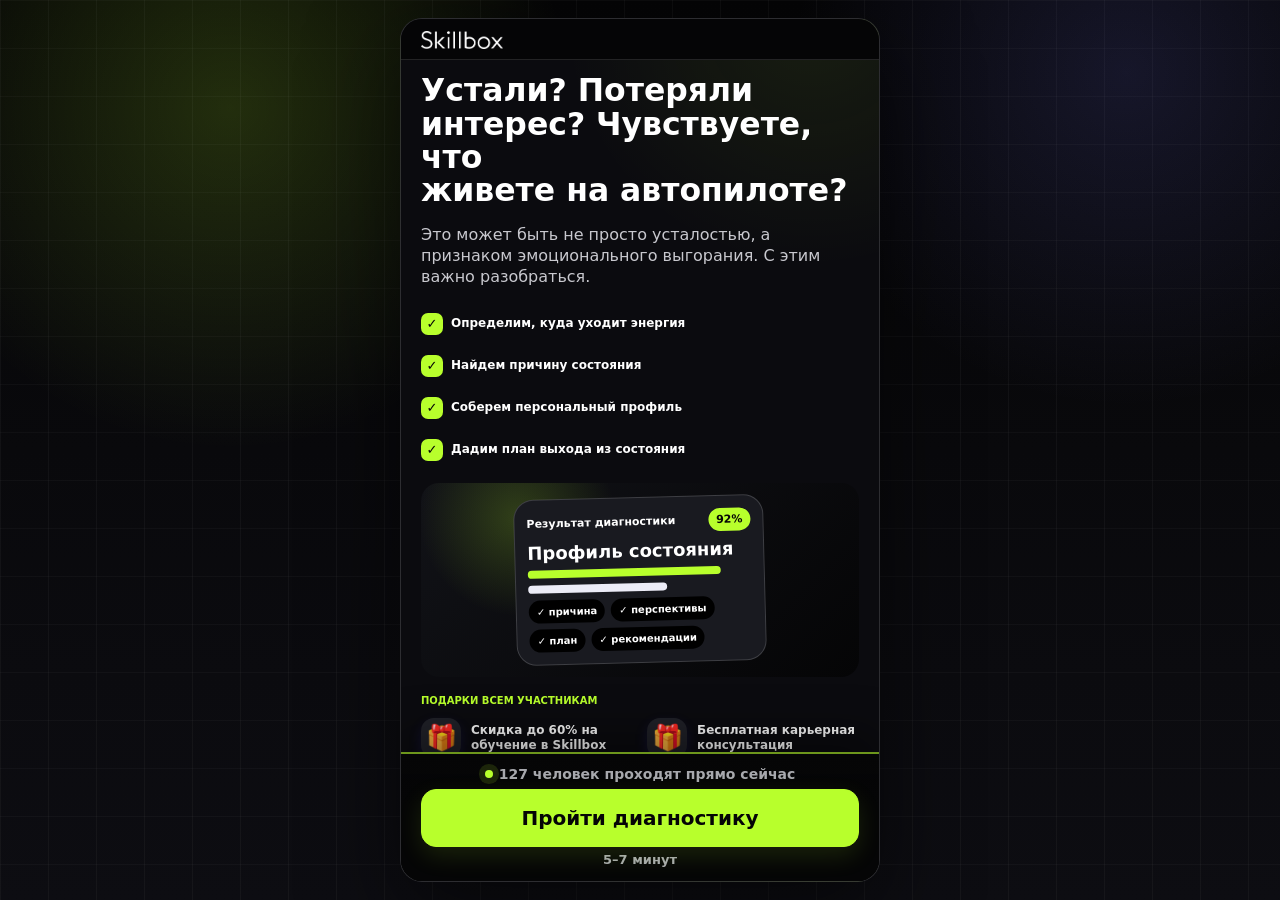
==== commit 0d64d85d: "Polish diagnostic result flow" ====
--- a/index-dark.html
+++ b/index-dark.html
@@ -4,14 +4,16 @@
     <meta charset="UTF-8" />
     <meta name="viewport" content="width=device-width, initial-scale=1.0" />
     <title>Что на самом деле не так? | Dark</title>
-    <link rel="stylesheet" href="./styles.css?v=dark-lead-consent-polish" />
-    <link rel="stylesheet" href="./styles-dark.css?v=dark-lead-consent-polish" />
+    <link rel="stylesheet" href="./styles.css?v=timeline-after-line" />
+    <link rel="stylesheet" href="./styles-dark.css?v=timeline-after-line" />
   </head>
   <body class="dark-theme">
     <main class="shell">
       <section class="phone" aria-live="polite">
         <div class="brand-line" aria-label="Skillbox">
-          <img class="brand-logo" src="./assets/skillbox-logo.png" alt="Skillbox" />
+          <a class="brand-link" href="https://skillbox.ru/" target="_blank" rel="noopener noreferrer" aria-label="Перейти на сайт Skillbox">
+            <img class="brand-logo" src="./assets/skillbox-logo.png" alt="Skillbox" />
+          </a>
         </div>
         <header class="topbar">
           <button class="icon-button" id="backButton" type="button" aria-label="Назад">
@@ -32,6 +34,6 @@
       </section>
     </main>
 
-    <script src="./app.js?v=dark-lead-consent"></script>
+    <script src="./app.js?v=timeline-after-line"></script>
   </body>
 </html>
--- a/styles.css
+++ b/styles.css
@@ -12,6 +12,440 @@
   --violet: #3d3bff;
   --green: #3d3bff;
   --shadow: 0 24px 70px rgba(0, 0, 0, 0.18);
+}
+
+.result-diagnostic-hero {
+  border-radius: 28px;
+  border: 1px solid rgba(255, 255, 255, 0.14);
+  background:
+    radial-gradient(circle at 86% 8%, rgba(184, 255, 44, 0.14), transparent 30%),
+    linear-gradient(145deg, #101115 0%, #050506 68%);
+  color: #ffffff;
+  padding: 24px;
+  display: grid;
+  gap: 22px;
+  overflow: hidden;
+  position: relative;
+}
+
+.diagnostic-head {
+  display: grid;
+  gap: 6px;
+  position: relative;
+  z-index: 2;
+}
+
+.diagnostic-head p {
+  display: inline-flex;
+  align-items: center;
+  margin: 0;
+  width: fit-content;
+  border: 2px solid currentColor;
+  border-radius: 999px;
+  color: rgba(255, 255, 255, 0.76);
+  padding: 8px 12px;
+  font-size: 15px;
+  font-weight: 950;
+  line-height: 1;
+  text-transform: uppercase;
+}
+
+.diagnostic-head h1 {
+  margin: 0;
+  color: #b8ff2c;
+  font-size: clamp(38px, 7vw, 66px);
+  line-height: 0.98;
+  letter-spacing: 0;
+}
+
+.state-explain {
+  margin-top: 12px;
+  border-radius: 24px;
+  background: rgba(255, 255, 255, 0.1);
+  padding: 16px 18px;
+  display: grid;
+  gap: 6px;
+}
+
+.state-support {
+  max-width: 920px;
+  margin-top: 6px;
+  color: rgba(255, 255, 255, 0.78);
+  font-size: clamp(18px, 2.1vw, 23px);
+  line-height: 1.28;
+  font-weight: 800;
+}
+
+.state-explain strong,
+.state-explain span {
+  color: rgba(255, 255, 255, 0.84);
+  font-size: 18px;
+  line-height: 1.28;
+}
+
+.state-explain strong {
+  color: #ffffff;
+}
+
+.result-hero-visual {
+  width: 100%;
+  max-width: 460px;
+  aspect-ratio: 3 / 2;
+  position: relative;
+  z-index: 2;
+  justify-self: end;
+  align-self: center;
+  border-radius: 24px;
+  object-fit: cover;
+  opacity: 0.78;
+  filter: saturate(1.08) contrast(1.02);
+  box-shadow: 0 24px 70px rgba(0, 0, 0, 0.34);
+  pointer-events: none;
+}
+
+.answer-evidence {
+  margin-top: 12px;
+  display: grid;
+  grid-template-columns: repeat(2, minmax(0, 1fr));
+  gap: 10px;
+}
+
+.answer-evidence div {
+  border-radius: 18px;
+  background: rgba(255, 255, 255, 0.08);
+  padding: 14px;
+  display: grid;
+  gap: 6px;
+}
+
+.answer-evidence span {
+  font-size: 24px;
+}
+
+.answer-evidence small {
+  color: rgba(255, 255, 255, 0.58);
+  font-size: 12px;
+  font-weight: 900;
+  text-transform: uppercase;
+}
+
+.answer-evidence strong {
+  color: #ffffff;
+  font-size: 15px;
+  line-height: 1.2;
+}
+
+.state-tags {
+  margin-top: 12px;
+  display: flex;
+  flex-wrap: wrap;
+  gap: 8px;
+}
+
+.state-tags span {
+  border-radius: 999px;
+  background: #b8ff2c;
+  color: #050506;
+  padding: 10px 13px;
+  font-size: 13px;
+  font-weight: 900;
+  line-height: 1;
+}
+
+.diagnostic-layout {
+  display: grid;
+  gap: 14px;
+}
+
+.diagnostic-panel,
+.signal-card,
+.result-meaning-card,
+.meaning-points div {
+  border: 1px solid rgba(255, 255, 255, 0.14);
+  background: rgba(255, 255, 255, 0.045);
+}
+
+.diagnostic-panel {
+  border-radius: 24px;
+  padding: 18px;
+  display: grid;
+  gap: 16px;
+}
+
+.panel-title {
+  display: flex;
+  align-items: center;
+  gap: 10px;
+}
+
+.panel-title span {
+  width: 42px;
+  height: 42px;
+  border-radius: 14px;
+  background: rgba(184, 255, 44, 0.14);
+  display: grid;
+  place-items: center;
+}
+
+.panel-title strong {
+  font-size: 20px;
+  line-height: 1.12;
+}
+
+.diagnostic-panel .state-indicators {
+  grid-template-columns: 1fr;
+  gap: 14px;
+}
+
+.diagnostic-panel .state-indicator {
+  border: 0;
+  border-radius: 0;
+  background: transparent;
+  padding: 0;
+  gap: 8px;
+}
+
+.diagnostic-panel .state-indicator .state-indicator-row {
+  height: auto;
+  border-radius: 0;
+  background: transparent;
+  overflow: visible;
+}
+
+.state-indicator-row {
+  display: grid;
+  grid-template-columns: minmax(0, 1fr) minmax(96px, auto);
+  gap: 18px;
+  align-items: center;
+  min-width: 0;
+}
+
+.state-indicator-row span,
+.diagnostic-panel .state-indicator small {
+  color: rgba(255, 255, 255, 0.72);
+  font-weight: 800;
+}
+
+.state-indicator-row span {
+  color: #050506;
+  font-size: clamp(42px, 5.3vw, 64px);
+  font-weight: 900;
+}
+
+.diagnostic-panel .state-indicator small {
+  font-size: clamp(14px, 1.25vw, 16px);
+  line-height: 1.25;
+  font-weight: 700;
+}
+
+.state-indicator-row span {
+  min-width: 0;
+  overflow-wrap: anywhere;
+  line-height: 1.15;
+}
+
+.state-indicator-row strong {
+  color: #ffffff;
+  flex: 0 0 auto;
+  min-width: 78px;
+  text-align: right;
+  font-size: 24px;
+  line-height: 1;
+  letter-spacing: 0;
+  white-space: nowrap;
+  position: relative;
+  z-index: 1;
+}
+
+.diagnostic-panel .state-bar {
+  height: 10px;
+  border-radius: 999px;
+  background: #272932;
+  overflow: hidden;
+}
+
+.diagnostic-panel .state-bar i {
+  display: block;
+  height: 100%;
+  border-radius: inherit;
+  background: linear-gradient(90deg, #ff5964, #ffb020);
+}
+
+.diagnostic-panel .state-indicator.warning .state-bar i {
+  background: linear-gradient(90deg, #ff8a3d, #ffd166);
+}
+
+.diagnostic-panel .state-indicator.stable .state-bar i {
+  background: linear-gradient(90deg, #b8ff2c, #62f6aa);
+}
+
+.diagnostic-signals {
+  display: grid;
+  grid-template-columns: 1fr;
+  gap: 10px;
+}
+
+.signal-card {
+  min-height: 128px;
+  border-radius: 22px;
+  padding: 16px;
+  display: grid;
+  align-content: start;
+  gap: 8px;
+}
+
+.signal-card span {
+  width: 38px;
+  height: 38px;
+  border-radius: 14px;
+  display: grid;
+  place-items: center;
+  background: rgba(255, 255, 255, 0.08);
+}
+
+.signal-card strong {
+  font-size: 18px;
+  line-height: 1.1;
+}
+
+.signal-card p {
+  margin: 0;
+  color: rgba(255, 255, 255, 0.62);
+  font-size: 13px;
+  line-height: 1.28;
+}
+
+.signal-card.accent {
+  border-color: rgba(184, 255, 44, 0.48);
+  background: rgba(184, 255, 44, 0.1);
+}
+
+.signal-card.accent strong {
+  color: #b8ff2c;
+}
+
+.diagnostic-summary {
+  border-radius: 24px;
+  background: rgba(184, 255, 44, 0.08);
+  border: 1px solid rgba(184, 255, 44, 0.28);
+  padding: 14px;
+  display: grid;
+  gap: 10px;
+}
+
+.summary-step {
+  display: grid;
+  gap: 4px;
+}
+
+.summary-step span {
+  color: rgba(255, 255, 255, 0.56);
+  font-size: 11px;
+  font-weight: 900;
+  text-transform: uppercase;
+}
+
+.summary-step strong {
+  color: #ffffff;
+  font-size: 15px;
+  line-height: 1.15;
+}
+
+.diagnostic-summary i {
+  display: none;
+}
+
+.result-meaning-card {
+  display: grid;
+  gap: 18px;
+  background:
+    radial-gradient(circle at 100% 0%, rgba(184, 255, 44, 0.12), transparent 30%),
+    #050506;
+}
+
+.result-meaning-card > div:first-child {
+  display: grid;
+  gap: 12px;
+}
+
+.meaning-points {
+  display: grid;
+  gap: 10px;
+}
+
+.meaning-points div {
+  border-radius: 18px;
+  padding: 14px;
+  display: grid;
+  grid-template-columns: 28px 1fr;
+  gap: 10px;
+  align-items: center;
+}
+
+.meaning-points span {
+  width: 28px;
+  height: 28px;
+  border-radius: 50%;
+  display: grid;
+  place-items: center;
+  background: rgba(184, 255, 44, 0.16);
+  color: #b8ff2c;
+  font-weight: 900;
+}
+
+.meaning-points strong {
+  font-size: 15px;
+  line-height: 1.15;
+}
+
+.meaning-points .accent {
+  background: #b8ff2c;
+  color: #050506;
+}
+
+.meaning-points .accent span {
+  background: #050506;
+  color: #b8ff2c;
+}
+
+.result-section-title {
+  margin: 8px 0 0;
+  color: #ffffff;
+  font-size: clamp(28px, 6vw, 42px);
+  line-height: 1.05;
+}
+
+@media (min-width: 720px) {
+  .result-diagnostic-hero {
+    padding: 38px;
+  }
+
+  .diagnostic-layout {
+    grid-template-columns: minmax(320px, 0.9fr) 1.1fr;
+    align-items: stretch;
+    gap: 18px;
+  }
+
+  .diagnostic-signals {
+    grid-template-columns: 1fr 1fr;
+  }
+
+  .diagnostic-summary {
+    grid-template-columns: 1fr 24px 1fr 24px 1fr;
+    align-items: center;
+  }
+
+  .diagnostic-summary i {
+    display: block;
+    height: 2px;
+    border-radius: 999px;
+    background: rgba(184, 255, 44, 0.68);
+  }
+
+  .result-meaning-card {
+    grid-template-columns: 1.15fr 0.85fr;
+    align-items: center;
+  }
 }
 
 * {
@@ -55,8 +489,9 @@
 }
 
 .phone {
+  position: relative;
   width: min(100%, 440px);
-  min-height: min(860px, calc(100vh - 36px));
+  height: min(860px, calc(100vh - 36px));
   background:
     linear-gradient(180deg, rgba(61, 59, 255, 0.04), transparent 210px),
     var(--paper);
@@ -84,9 +519,23 @@
   flex: 0 0 auto;
 }
 
+.brand-link {
+  display: inline-flex;
+  align-items: center;
+  color: inherit;
+  text-decoration: none;
+  cursor: pointer;
+}
+
+.brand-link:focus-visible {
+  outline: 3px solid var(--blue);
+  outline-offset: 4px;
+  border-radius: 6px;
+}
+
 .phone.result-mode {
   width: min(100%, 1260px);
-  min-height: calc(100vh - 36px);
+  height: calc(100vh - 36px);
   background:
     radial-gradient(circle at 78% 16%, rgba(61, 59, 255, 0.38), transparent 30%),
     radial-gradient(circle at 22% 66%, rgba(252, 172, 169, 0.22), transparent 28%),
@@ -139,10 +588,39 @@
 .phone.intro-mode .screen {
   padding: 12px 18px 16px;
   flex: 0 0 auto;
+  overflow: visible;
 }
 
 .phone.intro-mode {
+  height: auto;
   min-height: 0;
+}
+
+.fixed-bottom-cta {
+  position: absolute;
+  left: 0;
+  right: 0;
+  bottom: 0;
+  z-index: 160;
+  padding: 12px 20px 16px;
+  background:
+    linear-gradient(180deg, rgba(255, 255, 255, 0.9), #ffffff 44%),
+    #ffffff;
+  border-top: 2px solid #000000;
+  box-shadow: 0 -18px 46px rgba(61, 59, 255, 0.16);
+  pointer-events: auto;
+}
+
+.fixed-bottom-cta .primary {
+  position: relative;
+  left: auto;
+  right: auto;
+  bottom: auto;
+  z-index: 1;
+  width: 100%;
+  min-height: 58px;
+  margin: 0;
+  transform: none;
 }
 
 .topbar {
@@ -220,6 +698,9 @@
   display: flex;
   flex-direction: column;
   padding: 18px;
+  min-height: 0;
+  overflow-y: auto;
+  overscroll-behavior: contain;
 }
 
 .content {
@@ -282,6 +763,35 @@
   font-weight: 900;
 }
 
+.reflection-quote {
+  margin: 0;
+  display: grid;
+  grid-template-columns: 28px 1fr;
+  align-items: start;
+  gap: 10px;
+  border-radius: 16px;
+  background: rgba(61, 59, 255, 0.06);
+  color: #30313a;
+  padding: 15px 16px;
+  font-size: 16px;
+  line-height: 1.35;
+  font-weight: 500;
+}
+
+.reflection-quote span {
+  display: grid;
+  place-items: center;
+  width: 28px;
+  height: 28px;
+  border-radius: 50%;
+  background: rgba(61, 59, 255, 0.1);
+  font-size: 15px;
+}
+
+.reflection-quote em {
+  font-style: italic;
+}
+
 .intro-steps {
   display: grid;
   gap: 8px;
@@ -291,6 +801,7 @@
 .intro-content {
   gap: 14px;
   flex: 0 0 auto;
+  padding-bottom: 124px;
 }
 
 .intro-content .eyebrow {
@@ -305,8 +816,8 @@
 
 .intro-content h1 {
   max-width: 100%;
-  font-size: clamp(25px, 6.1vw, 30px);
-  line-height: 1.08;
+  font-size: clamp(23px, 5.1vw, 28px);
+  line-height: 1.06;
 }
 
 .intro-content p {
@@ -315,7 +826,9 @@
 }
 
 .intro-content .primary {
-  margin-top: 4px;
+  margin-top: auto;
+  bottom: auto;
+  z-index: auto;
   min-height: 52px;
   padding: 14px 18px;
   background: var(--blue);
@@ -344,6 +857,54 @@
   box-shadow: 0 4px 12px rgba(61, 59, 255, 0.26);
 }
 
+.intro-cta-stack {
+  position: absolute;
+  left: 0;
+  right: 0;
+  bottom: 0;
+  z-index: 120;
+  display: grid;
+  justify-items: center;
+  gap: 7px;
+  margin-top: 0;
+  padding: 10px 20px 13px;
+  background:
+    linear-gradient(180deg, rgba(255, 255, 255, 0.92), #ffffff 44%),
+    #ffffff;
+  border-top: 2px solid #000000;
+  box-shadow: 0 -18px 46px rgba(61, 59, 255, 0.16);
+}
+
+.intro-cta-stack .primary {
+  position: relative;
+  overflow: hidden;
+  isolation: isolate;
+  margin-top: 0;
+  width: 100%;
+  min-height: 46px;
+  border-radius: 15px;
+  font-size: clamp(16px, 3.8vw, 20px);
+  font-weight: 900;
+  box-shadow: 0 9px 24px rgba(61, 59, 255, 0.2);
+  animation: introCtaPulse 3.2s ease-in-out infinite;
+}
+
+.intro-cta-stack .primary::before {
+  content: "";
+  position: absolute;
+  inset: -45% auto -45% -45%;
+  width: 36%;
+  transform: skewX(-18deg);
+  background: linear-gradient(90deg, transparent, rgba(255, 255, 255, 0.72), transparent);
+  animation: introCtaShine 2.8s ease-in-out infinite;
+  pointer-events: none;
+}
+
+.intro-cta-stack .primary:not(:disabled):active {
+  transform: scale(0.985);
+  box-shadow: 0 6px 18px rgba(61, 59, 255, 0.18);
+}
+
 .intro-burnout-note {
   border-left: 4px solid var(--coral);
   border-radius: 14px;
@@ -452,30 +1013,34 @@
   display: flex;
   align-items: center;
   justify-content: center;
-  gap: 8px;
+  gap: 6px;
   padding: 2px 0 0;
-  color: #000000;
-  font-size: 11px;
-  font-weight: 500;
+  color: var(--muted);
+  font-size: clamp(11px, 2.7vw, 14px);
+  font-weight: 900;
+  line-height: 1.2;
+  text-align: center;
+}
+
+.intro-proof strong {
+  color: inherit;
 }
 
 .live-dot {
-  width: 9px;
-  height: 9px;
+  width: 8px;
+  height: 8px;
   border-radius: 50%;
   background: #20c66b;
-  box-shadow: 0 0 0 5px rgba(32, 198, 107, 0.16);
+  box-shadow: 0 0 0 6px rgba(32, 198, 107, 0.16);
+  flex: 0 0 auto;
 }
 
 .intro-gifts {
   display: grid;
   grid-template-columns: 1fr 1fr;
-  gap: 10px;
-  border-radius: 16px;
-  background:
-    linear-gradient(135deg, rgba(61, 59, 255, 0.08), rgba(252, 172, 169, 0.18)),
-    #ffffff;
-  padding: 12px;
+  gap: 12px 14px;
+  background: transparent;
+  padding: 2px 0 0;
 }
 
 .intro-gifts-label {
@@ -489,64 +1054,26 @@
 
 .intro-gift {
   display: grid;
-  grid-template-columns: 30px 1fr;
-  gap: 9px;
+  grid-template-columns: 40px 1fr;
+  gap: 10px;
   align-items: center;
 }
 
 .intro-gift span {
-  width: 30px;
-  height: 30px;
-  border-radius: 10px;
+  width: 40px;
+  height: 40px;
+  border-radius: 13px;
   background: #ffffff;
   display: grid;
   place-items: center;
-  font-size: 18px;
+  font-size: 25px;
   box-shadow: 0 6px 14px rgba(61, 59, 255, 0.14);
 }
 
 .intro-gift strong {
   color: #000000;
-  font-size: 10px;
-  line-height: 1.18;
-}
-
-.save-hint {
-  margin-top: auto;
-  border: 1px solid rgba(61, 59, 255, 0.16);
-  border-radius: 16px;
-  background:
-    linear-gradient(135deg, rgba(61, 59, 255, 0.06), rgba(252, 172, 169, 0.14)),
-    #ffffff;
-  color: var(--muted);
-  padding: 10px 12px;
-  display: grid;
-  grid-template-columns: 18px auto 1fr;
-  gap: 7px;
-  align-items: center;
-  font-size: 11px;
-  line-height: 1.2;
-}
-
-.save-hint span {
-  width: 10px;
-  height: 10px;
-  border-radius: 50%;
-  background: var(--blue);
-  box-shadow: 0 0 0 5px rgba(61, 59, 255, 0.12);
-}
-
-.save-hint strong {
-  color: #000000;
   font-size: 12px;
-  font-weight: 800;
-}
-
-.save-hint small {
-  color: var(--muted);
-  font-size: 11px;
-  font-weight: 500;
-  text-align: right;
+  line-height: 1.25;
 }
 
 @keyframes checkStep {
@@ -609,20 +1136,18 @@
     radial-gradient(circle at 78% 72%, rgba(61, 59, 255, 0.86), transparent 34%),
     #000000;
   display: grid;
-  align-items: end;
+  place-items: center;
   padding: 14px;
   overflow: hidden;
 }
 
 .result-preview,
 .preview-card {
-  position: absolute;
+  position: relative;
 }
 
 .result-preview {
-  left: 24px;
-  top: 14px;
-  width: 220px;
+  width: min(100%, 250px);
   min-height: 108px;
   border-radius: 20px;
   background: #ffffff;
@@ -631,7 +1156,7 @@
   padding: 12px;
   display: grid;
   gap: 7px;
-  transform: rotate(-2deg);
+  transform: rotate(-1.5deg);
 }
 
 .preview-header {
@@ -712,8 +1237,8 @@
 
 .intro-note {
   color: var(--muted);
-  font-size: 11px;
-  font-weight: 500;
+  font-size: clamp(11px, 2.7vw, 13px);
+  font-weight: 900;
   line-height: 1.2;
   text-align: center;
   margin-top: -2px;
@@ -782,11 +1307,42 @@
   line-height: 1.3;
 }
 
+.stage-bullets {
+  display: grid;
+  gap: 10px;
+}
+
+.stage-bullet {
+  display: grid;
+  grid-template-columns: 34px 1fr;
+  gap: 10px;
+  align-items: center;
+  border-radius: 16px;
+  background: rgba(61, 59, 255, 0.06);
+  padding: 11px 12px;
+}
+
+.stage-bullet span {
+  width: 34px;
+  height: 34px;
+  border-radius: 12px;
+  display: grid;
+  place-items: center;
+  background: #ffffff;
+  font-size: 17px;
+}
+
+.stage-bullet strong {
+  color: #30313a;
+  font-size: 14px;
+  line-height: 1.25;
+}
+
 .stage-image {
   border-radius: 22px;
   overflow: hidden;
   border: 1px solid rgba(0, 0, 0, 0.12);
-  background: #000000;
+  background: #f7f7ff;
   min-height: 210px;
 }
 
@@ -797,6 +1353,35 @@
   object-fit: cover;
 }
 
+.stage-image.recovery {
+  min-height: 0;
+  border: 1px solid rgba(0, 0, 0, 0.12);
+  background: #f7f7ff;
+}
+
+.stage-image.recovery img {
+  aspect-ratio: 16 / 8.4;
+  object-fit: cover;
+}
+
+.stage-image.work {
+  min-height: 0;
+}
+
+.stage-image.work img {
+  aspect-ratio: 16 / 8.4;
+  object-position: center 62%;
+}
+
+.stage-image.research {
+  min-height: 0;
+}
+
+.stage-image.research img {
+  aspect-ratio: 16 / 8.4;
+  object-fit: cover;
+}
+
 .stage-image.compact {
   min-height: 118px;
   border-radius: 18px;
@@ -808,35 +1393,37 @@
 
 .insight-facts {
   display: grid;
-  grid-template-columns: repeat(3, minmax(0, 1fr));
-  gap: 8px;
+  grid-template-columns: 1fr;
+  gap: 10px;
 }
 
 .insight-fact {
-  min-height: 112px;
-  border-radius: 18px;
-  border: 2px solid #000000;
+  min-height: 0;
+  border-radius: 16px;
+  border: 1px solid rgba(0, 0, 0, 0.12);
   background:
     radial-gradient(circle at 88% 14%, rgba(252, 172, 169, 0.38), transparent 30%),
     #ffffff;
   color: #000000;
-  padding: 14px;
-  display: grid;
-  align-content: start;
-  gap: 8px;
-  box-shadow: 6px 6px 0 rgba(0, 0, 0, 0.9);
+  padding: 12px 14px;
+  display: grid;
+  grid-template-columns: minmax(82px, auto) 1fr;
+  gap: 12px;
+  align-items: center;
+  box-shadow: none;
 }
 
 .insight-fact strong {
-  font-size: clamp(32px, 7vw, 48px);
+  font-size: 34px;
   line-height: 0.92;
   font-weight: 900;
+  white-space: nowrap;
 }
 
 .insight-fact span {
   color: var(--muted);
-  font-size: 11px;
-  line-height: 1.15;
+  font-size: 14px;
+  line-height: 1.18;
   font-weight: 900;
 }
 
@@ -904,43 +1491,186 @@
 
 .support-cards {
   display: grid;
-  grid-template-columns: repeat(3, minmax(0, 1fr));
-  gap: 8px;
+  grid-template-columns: 1fr;
+  gap: 12px;
 }
 
 .support-card {
-  min-height: 126px;
-  border: 2px solid #000000;
+  min-height: 0;
+  border: 1px solid rgba(0, 0, 0, 0.12);
   border-radius: 18px;
   background: #ffffff;
   color: #000000;
-  padding: 12px;
-  display: grid;
-  align-content: start;
-  gap: 6px;
-  box-shadow: 5px 5px 0 rgba(0, 0, 0, 0.88);
+  padding: 16px;
+  display: grid;
+  grid-template-columns: 48px 1fr;
+  gap: 12px;
+  align-items: center;
+  box-shadow: none;
 }
 
 .support-card span {
-  width: 34px;
-  height: 34px;
-  border-radius: 12px;
+  grid-row: 1 / span 2;
+  width: 48px;
+  height: 48px;
+  border-radius: 16px;
   background: var(--coral);
   display: grid;
   place-items: center;
-  font-size: 19px;
+  font-size: 24px;
 }
 
 .support-card strong {
-  font-size: 14px;
+  font-size: 22px;
   line-height: 1.08;
 }
 
 .support-card p {
   color: var(--muted);
-  font-size: 10px;
-  line-height: 1.16;
+  font-size: 15px;
+  line-height: 1.25;
   font-weight: 800;
+}
+
+.support-cards.compact {
+  grid-template-columns: repeat(2, minmax(0, 1fr));
+  gap: 10px;
+}
+
+.support-cards.compact .support-card {
+  grid-template-columns: 1fr;
+  align-items: start;
+  gap: 8px;
+  padding: 14px;
+}
+
+.support-cards.compact .support-card span {
+  grid-row: auto;
+  width: 40px;
+  height: 40px;
+  border-radius: 14px;
+  font-size: 20px;
+}
+
+.support-cards.compact .support-card strong {
+  font-size: 16px;
+  line-height: 1.12;
+}
+
+.support-cards.compact .support-card p {
+  font-size: 12px;
+  line-height: 1.25;
+  font-weight: 700;
+}
+
+.mini-story-scroll-hint {
+  width: fit-content;
+  border-radius: 999px;
+  background: rgba(61, 59, 255, 0.08);
+  color: #000000;
+  padding: 8px 11px;
+  display: inline-flex;
+  gap: 8px;
+  align-items: center;
+  font-size: 12px;
+  line-height: 1;
+  font-weight: 900;
+}
+
+.story-content {
+  padding-bottom: 96px;
+}
+
+.support-content {
+  padding-bottom: 96px;
+}
+
+.story-cta-stack {
+  position: absolute;
+  left: 0;
+  right: 0;
+  bottom: 0;
+  z-index: 120;
+  padding: 12px 20px 16px;
+  background:
+    linear-gradient(180deg, rgba(255, 255, 255, 0.9), #ffffff 44%),
+    #ffffff;
+  border-top: 2px solid #000000;
+  box-shadow: 0 -18px 46px rgba(61, 59, 255, 0.16);
+}
+
+.story-cta-stack .primary {
+  margin-top: 0;
+  width: 100%;
+}
+
+.mini-story-scroll-hint strong {
+  color: var(--blue);
+  font-size: 16px;
+  line-height: 1;
+}
+
+.mini-story-carousel {
+  display: grid;
+  grid-auto-flow: column;
+  grid-auto-columns: minmax(240px, 78%);
+  gap: 12px;
+  overflow-x: auto;
+  padding: 0 28px 8px 0;
+  scroll-snap-type: x mandatory;
+  overscroll-behavior-x: contain;
+}
+
+.mini-story-card {
+  min-height: 420px;
+  border-radius: 24px;
+  background: #ffffff;
+  color: #000000;
+  overflow: hidden;
+  display: grid;
+  grid-template-rows: 260px minmax(160px, auto);
+  scroll-snap-align: start;
+  border: 1px solid rgba(0, 0, 0, 0.12);
+}
+
+.mini-story-photo {
+  width: 100%;
+  height: 260px;
+  background:
+    linear-gradient(180deg, rgba(0, 0, 0, 0) 55%, rgba(0, 0, 0, 0.18) 100%),
+    var(--story-photo) center top / contain no-repeat,
+    var(--story-bg);
+}
+
+.mini-story-copy {
+  padding: 15px;
+  display: grid;
+  gap: 10px;
+  align-content: start;
+}
+
+.mini-story-copy span {
+  width: fit-content;
+  border-radius: 999px;
+  background: var(--mint);
+  color: #000000;
+  padding: 7px 10px;
+  font-size: 11px;
+  line-height: 1;
+  font-weight: 900;
+}
+
+.mini-story-copy strong {
+  color: #000000;
+  font-size: 20px;
+  line-height: 1.08;
+}
+
+.mini-story-copy small {
+  color: var(--muted);
+  font-size: 13px;
+  line-height: 1;
+  font-weight: 900;
 }
 
 .stage-line {
@@ -1127,6 +1857,16 @@
   transform: scale(0.985);
 }
 
+.choice:disabled {
+  cursor: default;
+  opacity: 0.38;
+  filter: grayscale(0.35);
+}
+
+.choice:disabled:active {
+  transform: none;
+}
+
 .choice.selected {
   border-color: #000000;
   background: var(--blue);
@@ -1192,6 +1932,52 @@
   gap: 9px;
 }
 
+.reveal-content {
+  padding-bottom: 96px;
+}
+
+.reveal-cta-stack {
+  position: absolute;
+  left: 0;
+  right: 0;
+  bottom: 0;
+  z-index: 120;
+  padding: 12px 20px 16px;
+  background:
+    linear-gradient(180deg, rgba(255, 255, 255, 0.9), #ffffff 44%),
+    #ffffff;
+  border-top: 2px solid #000000;
+  box-shadow: 0 -18px 46px rgba(61, 59, 255, 0.16);
+}
+
+.reveal-cta-stack .primary {
+  margin-top: 0;
+  width: 100%;
+}
+
+.multi-content {
+  padding-bottom: 96px;
+}
+
+.multi-cta-stack {
+  position: absolute;
+  left: 0;
+  right: 0;
+  bottom: 0;
+  z-index: 120;
+  padding: 12px 20px 16px;
+  background:
+    linear-gradient(180deg, rgba(255, 255, 255, 0.9), #ffffff 44%),
+    #ffffff;
+  border-top: 2px solid #000000;
+  box-shadow: 0 -18px 46px rgba(61, 59, 255, 0.16);
+}
+
+.multi-cta-stack .primary {
+  margin-top: 0;
+  width: 100%;
+}
+
 .reveal-note {
   border: 2px solid #000000;
   border-radius: 18px;
@@ -1221,6 +2007,29 @@
 .slider-stack {
   display: grid;
   gap: 12px;
+}
+
+.slider-content {
+  padding-bottom: 96px;
+}
+
+.slider-cta-stack {
+  position: absolute;
+  left: 0;
+  right: 0;
+  bottom: 0;
+  z-index: 120;
+  padding: 12px 20px 16px;
+  background:
+    linear-gradient(180deg, rgba(255, 255, 255, 0.9), #ffffff 44%),
+    #ffffff;
+  border-top: 2px solid #000000;
+  box-shadow: 0 -18px 46px rgba(61, 59, 255, 0.16);
+}
+
+.slider-cta-stack .primary {
+  margin-top: 0;
+  width: 100%;
 }
 
 .work-slider {
@@ -1832,6 +2641,8 @@
 }
 
 .primary {
+  position: static;
+  z-index: 20;
   width: 100%;
   border: 2px solid #000000;
   border-radius: 16px;
@@ -1956,6 +2767,56 @@
   width: 100%;
 }
 
+.meter-card input[type="range"] {
+  height: 34px;
+  margin: 4px 0 0;
+  appearance: none;
+  background: transparent;
+  cursor: pointer;
+}
+
+.meter-card input[type="range"]::-webkit-slider-runnable-track {
+  height: 12px;
+  border-radius: 999px;
+  border: 1px solid rgba(0, 0, 0, 0.18);
+  background:
+    linear-gradient(90deg, var(--coral), var(--blue)) 0 / var(--range-fill, 40%) 100% no-repeat,
+    rgba(0, 0, 0, 0.12);
+}
+
+.meter-card input[type="range"]::-webkit-slider-thumb {
+  appearance: none;
+  width: 30px;
+  height: 30px;
+  border: 3px solid #ffffff;
+  border-radius: 50%;
+  background: var(--blue);
+  box-shadow: 0 3px 12px rgba(0, 0, 0, 0.22);
+  margin-top: -10px;
+}
+
+.meter-card input[type="range"]::-moz-range-track {
+  height: 12px;
+  border-radius: 999px;
+  border: 1px solid rgba(0, 0, 0, 0.18);
+  background: rgba(0, 0, 0, 0.12);
+}
+
+.meter-card input[type="range"]::-moz-range-progress {
+  height: 12px;
+  border-radius: 999px;
+  background: linear-gradient(90deg, var(--coral), var(--blue));
+}
+
+.meter-card input[type="range"]::-moz-range-thumb {
+  width: 24px;
+  height: 24px;
+  border: 3px solid #ffffff;
+  border-radius: 50%;
+  background: var(--blue);
+  box-shadow: 0 3px 12px rgba(0, 0, 0, 0.22);
+}
+
 .range-value {
   display: flex;
   align-items: baseline;
@@ -1965,12 +2826,6 @@
 .range-value strong {
   font-size: 48px;
   line-height: 1;
-}
-
-.visual-scale {
-  height: 18px;
-  border-radius: 999px;
-  background: linear-gradient(90deg, var(--coral), var(--blue));
 }
 
 .drag-area {
@@ -2134,6 +2989,29 @@
   grid-template-columns: 76px 1fr;
   align-items: center;
   gap: 14px;
+}
+
+.battery-content {
+  padding-bottom: 96px;
+}
+
+.battery-cta-stack {
+  position: absolute;
+  left: 0;
+  right: 0;
+  bottom: 0;
+  z-index: 120;
+  padding: 12px 20px 16px;
+  background:
+    linear-gradient(180deg, rgba(255, 255, 255, 0.9), #ffffff 44%),
+    #ffffff;
+  border-top: 2px solid #000000;
+  box-shadow: 0 -18px 46px rgba(61, 59, 255, 0.16);
+}
+
+.battery-cta-stack .primary {
+  margin-top: 0;
+  width: 100%;
 }
 
 .battery-meter {
@@ -2349,16 +3227,28 @@
   font-size: clamp(23px, 5.4vw, 30px);
 }
 
+.proof-content {
+  padding-bottom: 96px;
+}
+
+.proof-cta-stack {
+  display: block;
+}
+
+.proof-cta-stack .primary {
+  margin: 0;
+}
+
 .proof-grid {
   display: grid;
   grid-template-columns: repeat(2, minmax(0, 1fr));
-  gap: 8px;
+  gap: 12px;
 }
 
 .proof-card {
   position: relative;
   width: 100%;
-  min-height: 132px;
+  min-height: 150px;
   border: 2px solid #000000;
   background:
     radial-gradient(circle at 14% 10%, rgba(252, 172, 169, 0.6), transparent 26%),
@@ -2369,8 +3259,8 @@
   grid-template-columns: 1fr;
   align-items: start;
   align-content: start;
-  gap: 7px;
-  padding: 12px 12px 38px;
+  gap: 11px;
+  padding: 16px 16px 46px;
   color: #000000;
   text-align: left;
   cursor: pointer;
@@ -2411,9 +3301,9 @@
 }
 
 .proof-icon {
-  width: 34px;
-  height: 34px;
-  border-radius: 11px;
+  width: 38px;
+  height: 38px;
+  border-radius: 12px;
   background: #ffffff;
   display: grid;
   place-items: center;
@@ -2423,23 +3313,23 @@
 
 .proof-card-copy {
   display: grid;
-  gap: 4px;
+  gap: 8px;
 }
 
 .proof-card strong {
-  font-size: 15px;
-  line-height: 1;
+  font-size: 16px;
+  line-height: 1.08;
 }
 
 .proof-card p {
-  font-size: 11px;
-  line-height: 1.22;
+  font-size: 12px;
+  line-height: 1.3;
 }
 
 .proof-reaction-badge {
   position: absolute;
-  right: 12px;
-  bottom: 10px;
+  right: 16px;
+  bottom: 14px;
   min-width: 62px;
   height: 30px;
   border-radius: 999px;
@@ -3264,6 +4154,38 @@
   --y: 330px;
 }
 
+.discount-confetti {
+  position: fixed;
+  inset: 0;
+  z-index: 90;
+  pointer-events: none;
+  overflow: hidden;
+}
+
+.discount-confetti span {
+  position: absolute;
+  left: var(--left, 50%);
+  top: -24px;
+  width: var(--size, 10px);
+  height: calc(var(--size, 10px) * 1.55);
+  border-radius: 4px 1px 4px 1px;
+  background: var(--color, #b8ff2c);
+  box-shadow: 0 0 16px color-mix(in srgb, var(--color, #b8ff2c) 72%, transparent);
+  opacity: 0;
+  transform: translate3d(0, -20px, 0) rotate(0deg);
+  animation: discountConfettiFall var(--duration, 3s) cubic-bezier(0.16, 0.72, 0.28, 1) var(--delay, 0s) both;
+}
+
+.discount-confetti span:nth-child(3n) {
+  border-radius: 50%;
+}
+
+.discount-confetti span:nth-child(4n) {
+  width: calc(var(--size, 10px) * 1.6);
+  height: calc(var(--size, 10px) * 0.55);
+  border-radius: 999px;
+}
+
 .discount-result,
 .discount-hint,
 .result-discount {
@@ -3365,51 +4287,136 @@
   }
 }
 
+@keyframes discountConfettiFall {
+  0% {
+    opacity: 0;
+    transform: translate3d(0, -28px, 0) rotate(0deg);
+  }
+  10% {
+    opacity: 1;
+  }
+  72% {
+    opacity: 1;
+  }
+  100% {
+    opacity: 0;
+    transform: translate3d(var(--drift, 0px), 112vh, 0) rotate(var(--spin, 360deg));
+  }
+}
+
 .result-discount {
-  border: 2px solid #ffffff;
+  border: 2px solid #000000;
+  border-radius: 26px;
+  background:
+    radial-gradient(circle at 86% 12%, rgba(255, 255, 255, 0.55), transparent 24%),
+    linear-gradient(135deg, #fcaca9 0%, #b8ff2c 100%);
+  color: #000000;
   font-weight: 800;
-  position: sticky;
-  top: 0;
-  z-index: 50;
+  position: relative;
+  top: auto;
+  z-index: 1;
+  width: min(100%, 1020px);
+  justify-self: center;
   display: grid;
   grid-template-columns: 1fr;
-  gap: 14px;
+  gap: 16px;
   align-items: center;
   backdrop-filter: blur(12px);
-  box-shadow: 0 12px 30px rgba(0, 0, 0, 0.32);
+  box-shadow: 10px 10px 0 rgba(0, 0, 0, 0.18);
 }
 
 .result-discount-copy {
   display: grid;
-  gap: 4px;
+  gap: 12px;
+  align-content: center;
 }
 
 .result-discount-copy strong {
-  color: var(--coral);
-  font-size: 24px;
+  color: #000000;
+  max-width: 980px;
+  font-size: clamp(34px, 4.2vw, 64px);
+  line-height: 1.02;
 }
 
 .result-discount-copy span {
-  color: rgba(255, 255, 255, 0.72);
+  width: fit-content;
+  border-radius: 999px;
+  border: 2px solid rgba(0, 0, 0, 0.22);
+  background: rgba(255, 255, 255, 0.32);
+  color: #000000;
+  padding: 8px 12px;
+  font-size: 13px;
+  font-weight: 950;
+  line-height: 1;
+  text-transform: uppercase;
+}
+
+.result-discount-copy p,
+.result-discount-copy small {
+  margin: 0;
+  max-width: 780px;
+  color: rgba(5, 5, 6, 0.68);
+  font-size: 16px;
+  line-height: 1.3;
+  font-weight: 800;
+}
+
+.result-discount-copy small {
+  display: block;
+  color: #3d3bff;
   font-size: 14px;
-  line-height: 1.35;
-}
-
-.result-discount-copy span:first-child {
-  color: #ffffff;
-  font-size: 18px;
-  font-weight: 900;
+  font-weight: 950;
+}
+
+.discount-action-stack {
+  display: grid;
+  gap: 12px;
+  align-content: center;
 }
 
 .discount-reserve {
   width: 100%;
   border: 2px solid #ffffff;
   border-radius: 14px;
-  background: var(--coral);
+  background: #000000;
   color: #000000;
-  padding: 13px 16px;
+  color: #ffffff;
+  padding: 15px 20px;
   font-weight: 900;
   cursor: pointer;
+}
+
+.discount-countdown {
+  border: 2px solid rgba(0, 0, 0, 0.16);
+  border-radius: 18px;
+  background: rgba(255, 255, 255, 0.38);
+  padding: 13px 16px;
+  display: grid;
+  gap: 5px;
+  color: #000000;
+}
+
+.discount-countdown span,
+.discount-countdown small {
+  font-size: 12px;
+  font-weight: 950;
+  line-height: 1;
+  text-transform: uppercase;
+  color: rgba(0, 0, 0, 0.62);
+}
+
+.discount-countdown span {
+  color: #050506;
+}
+
+.discount-countdown small {
+  display: block;
+}
+
+.discount-countdown strong {
+  font-size: clamp(26px, 3vw, 36px);
+  line-height: 1;
+  font-variant-numeric: tabular-nums;
 }
 
 .result-hero {
@@ -3516,6 +4523,382 @@
   padding: 11px 16px;
   font-size: 15px;
   font-weight: 700;
+}
+
+.state-profile-card {
+  display: grid;
+  gap: 18px;
+}
+
+.state-profile-head {
+  display: grid;
+  grid-template-columns: 1fr auto;
+  gap: 18px;
+  align-items: start;
+}
+
+.state-profile-card h1 {
+  margin: 0;
+  color: #000000;
+  font-size: clamp(38px, 9vw, 64px);
+  line-height: 0.98;
+}
+
+.state-profile-card > p {
+  margin: 0;
+  max-width: 760px;
+  color: #5f626b;
+  font-size: 18px;
+  line-height: 1.35;
+}
+
+.state-illustration {
+  width: 132px;
+  height: 132px;
+  border-radius: 30px;
+  background:
+    radial-gradient(circle at 32% 24%, rgba(255, 255, 255, 0.74), transparent 28%),
+    linear-gradient(135deg, var(--coral), var(--blue));
+  border: 2px solid #000000;
+  display: grid;
+  place-items: center;
+  position: relative;
+  overflow: hidden;
+}
+
+.state-illustration span {
+  font-size: 52px;
+  z-index: 1;
+}
+
+.state-illustration b {
+  position: absolute;
+  inset: auto -18px -28px 18px;
+  height: 74px;
+  border-radius: 999px;
+  background: rgba(0, 0, 0, 0.22);
+}
+
+.state-indicators {
+  display: grid;
+  grid-template-columns: repeat(2, minmax(0, 1fr));
+  gap: 10px;
+}
+
+.state-indicator {
+  border: 2px solid #000000;
+  border-radius: 18px;
+  padding: 13px;
+  display: grid;
+  gap: 9px;
+  background: #f7f7ff;
+}
+
+.state-indicator span {
+  color: #5f626b;
+  font-size: 12px;
+  font-weight: 900;
+}
+
+.state-indicator strong {
+  color: #000000;
+  font-size: 28px;
+  line-height: 1;
+}
+
+.state-indicator div {
+  height: 8px;
+  border-radius: 999px;
+  background: #e7eadf;
+  overflow: hidden;
+}
+
+.state-indicator i {
+  display: block;
+  height: 100%;
+  border-radius: inherit;
+  background: var(--blue);
+}
+
+.state-key-grid,
+.why-fit-grid,
+.support-micro-grid {
+  display: grid;
+  grid-template-columns: 1fr;
+  gap: 10px;
+}
+
+.state-key-grid div,
+.why-fit-grid div {
+  border-radius: 18px;
+  background: #000000;
+  color: #ffffff;
+  padding: 14px;
+  display: grid;
+  gap: 6px;
+}
+
+.state-key-grid span {
+  font-size: 24px;
+}
+
+.state-key-grid strong,
+.why-fit-grid strong {
+  font-size: 14px;
+  line-height: 1.1;
+}
+
+.state-key-grid p,
+.why-fit-grid p {
+  margin: 0;
+  color: rgba(255, 255, 255, 0.72);
+  font-size: 12px;
+  line-height: 1.25;
+  font-weight: 700;
+}
+
+.result-bridge {
+  display: grid;
+  gap: 12px;
+}
+
+.result-bridge > span {
+  display: inline-flex;
+  align-items: center;
+  justify-self: start;
+  align-self: start;
+  width: fit-content;
+  max-width: max-content;
+  border: 2px solid currentColor;
+  border-radius: 999px;
+  color: var(--coral);
+  padding: 8px 12px;
+  font-size: 13px;
+  font-weight: 950;
+  line-height: 1;
+  text-transform: uppercase;
+}
+
+.result-bridge h2 {
+  margin: 0;
+  font-size: clamp(30px, 7vw, 48px);
+  line-height: 1.02;
+}
+
+.result-bridge p {
+  margin: 0;
+  max-width: 760px;
+  color: rgba(255, 255, 255, 0.72);
+  font-size: 18px;
+  line-height: 1.35;
+}
+
+.self-help-card {
+  display: grid;
+  grid-template-columns: 1fr;
+  gap: 22px;
+  overflow: hidden;
+}
+
+.self-help-copy {
+  display: grid;
+  gap: 10px;
+}
+
+.self-help-copy > span {
+  display: inline-flex;
+  align-items: center;
+  width: fit-content;
+  border: 2px solid currentColor;
+  border-radius: 999px;
+  color: var(--blue);
+  padding: 8px 12px;
+  font-size: 13px;
+  font-weight: 950;
+  line-height: 1;
+  text-transform: uppercase;
+}
+
+.self-help-copy h2 {
+  margin: 0;
+  color: #050506;
+  max-width: 820px;
+  font-size: clamp(36px, 6.5vw, 64px);
+  line-height: 1.04;
+}
+
+.self-help-copy p {
+  margin: 0;
+  max-width: 780px;
+  color: #555862;
+  font-size: 20px;
+  line-height: 1.25;
+  font-weight: 800;
+}
+
+.self-help-list {
+  display: grid;
+  grid-template-columns: 1fr;
+  gap: 14px;
+}
+
+.self-help-list div {
+  border: 2px solid #000000;
+  border-radius: 24px;
+  background: #f7f7ff;
+  padding: 18px;
+  display: grid;
+  grid-template-columns: 1fr;
+  gap: 14px;
+  align-items: start;
+  min-height: 280px;
+}
+
+.self-help-visual {
+  height: 164px;
+  border-radius: 24px;
+  display: block;
+  width: 100%;
+  object-fit: cover;
+  object-position: center;
+  overflow: hidden;
+}
+
+.self-help-list strong {
+  color: #050506;
+  font-size: 23px;
+  line-height: 1.12;
+}
+
+.self-help-list p {
+  margin: 0;
+  color: #5f626b;
+  font-size: 16px;
+  line-height: 1.28;
+  font-weight: 750;
+}
+
+.direction-bridge {
+  border-radius: 20px;
+  background: #3d3bff;
+  color: #ffffff;
+  padding: 18px;
+  display: grid;
+  gap: 6px;
+  font-weight: 900;
+  line-height: 1.28;
+}
+
+.direction-bridge span {
+  font-size: 13px;
+  text-transform: uppercase;
+  opacity: 0.78;
+}
+
+.direction-bridge strong {
+  font-size: clamp(21px, 3vw, 30px);
+  line-height: 1.08;
+}
+
+.state-map,
+.specialist-flow {
+  display: flex;
+  flex-wrap: wrap;
+  gap: 8px;
+  align-items: center;
+}
+
+.state-map b,
+.specialist-flow span {
+  border-radius: 999px;
+  background: rgba(255, 255, 255, 0.1);
+  padding: 10px 13px;
+  font-size: 13px;
+  line-height: 1;
+  font-weight: 900;
+}
+
+.state-map i,
+.specialist-flow i {
+  width: 22px;
+  height: 2px;
+  background: var(--coral);
+}
+
+.compact-discount {
+  position: relative;
+  top: auto;
+}
+
+.visual-profession {
+  grid-template-columns: 1fr;
+  align-items: start;
+}
+
+.visual-profession .chips-row,
+.visual-profession .why-fit-grid {
+  grid-column: 1 / -1;
+}
+
+.profession-cover {
+  width: 96px;
+  height: 96px;
+  border-radius: 26px;
+  background: #000000;
+  color: #ffffff;
+  display: grid;
+  place-items: center;
+  font-size: 42px;
+}
+
+.why-fit-grid div {
+  grid-template-columns: 24px 1fr;
+  align-items: start;
+}
+
+.why-fit-grid span {
+  width: 24px;
+  height: 24px;
+  border-radius: 50%;
+  display: grid;
+  place-items: center;
+  background: var(--coral);
+  color: #000000;
+  font-weight: 900;
+}
+
+.salary-box small {
+  color: rgba(255, 255, 255, 0.58);
+  font-size: 13px;
+  font-weight: 800;
+}
+
+.salary-box.accent small {
+  color: rgba(0, 0, 0, 0.62);
+}
+
+.specialist-flow {
+  margin-top: 6px;
+}
+
+.specialist-flow span {
+  background: var(--mint);
+  color: #000000;
+}
+
+.vacancy-tags {
+  display: flex;
+  flex-wrap: wrap;
+  gap: 8px;
+}
+
+.vacancy-tags span {
+  border-radius: 999px;
+  background: #f0f0ff;
+  color: #000000;
+  padding: 8px 10px;
+  font-size: 12px;
+  font-weight: 900;
 }
 
 .result-emoji-row,
@@ -3574,6 +4957,423 @@
   font-size: 28px;
 }
 
+.bridge-flow {
+  grid-template-columns: repeat(3, minmax(0, 1fr));
+}
+
+.bridge-flow div {
+  position: relative;
+}
+
+.bridge-flow div:not(:last-child)::after {
+  content: "→";
+  position: absolute;
+  right: -20px;
+  top: 50%;
+  transform: translateY(-50%);
+  color: var(--coral);
+  font-size: 30px;
+  font-weight: 950;
+}
+
+.work-signal-card {
+  border: 1px solid rgba(255, 255, 255, 0.14);
+  border-radius: 24px;
+  background: rgba(255, 255, 255, 0.045);
+  padding: 18px;
+  display: grid;
+  gap: 16px;
+}
+
+.work-signal-card > strong {
+  color: #ffffff;
+  font-size: 18px;
+  line-height: 1.15;
+}
+
+.work-signal-grid {
+  display: grid;
+  grid-template-columns: repeat(2, minmax(0, 1fr));
+  gap: 10px;
+}
+
+.work-signal-grid div {
+  border-radius: 18px;
+  background: rgba(255, 255, 255, 0.065);
+  padding: 14px;
+  display: grid;
+  gap: 8px;
+}
+
+.work-signal-grid span {
+  width: fit-content;
+  border-radius: 999px;
+  background: var(--coral);
+  color: #050506;
+  padding: 6px 9px;
+  font-size: 12px;
+  line-height: 1;
+  font-weight: 950;
+}
+
+.work-signal-grid p,
+.work-signal-card > p {
+  margin: 0;
+  color: rgba(255, 255, 255, 0.72);
+  font-size: 15px;
+  line-height: 1.32;
+  font-weight: 750;
+}
+
+.work-signal-card > p {
+  border-radius: 18px;
+  background: rgba(184, 255, 44, 0.1);
+  padding: 14px;
+}
+
+.work-signal-card b {
+  color: #b8ff2c;
+}
+
+.section-mini-head {
+  display: grid;
+  gap: 8px;
+}
+
+.section-mini-head > span {
+  display: inline-flex;
+  width: fit-content;
+  border-radius: 999px;
+  background: rgba(61, 59, 255, 0.1);
+  color: #3d3bff;
+  padding: 8px 12px;
+  font-size: 13px;
+  font-weight: 950;
+  line-height: 1;
+  text-transform: uppercase;
+}
+
+.section-mini-head h2 {
+  margin: 0;
+  color: #050506;
+  font-size: clamp(28px, 5.2vw, 44px);
+  line-height: 1.04;
+}
+
+.section-mini-head p {
+  margin: 0;
+  color: #5f626b;
+  font-size: 17px;
+  line-height: 1.35;
+  font-weight: 750;
+}
+
+.diagnostic-map-card,
+.simple-meaning-card,
+.activity-directions-card,
+.next-step-card {
+  display: grid;
+  gap: 18px;
+}
+
+.diagnostic-map-grid,
+.simple-card-grid,
+.activity-direction-grid,
+.next-step-grid {
+  display: grid;
+  gap: 12px;
+}
+
+.diagnostic-map-grid {
+  grid-template-columns: repeat(2, minmax(0, 1fr));
+}
+
+.diagnostic-map-item,
+.simple-card-grid div,
+.activity-direction-grid div,
+.next-step-grid div,
+.recommendation-reasons div {
+  border: 2px solid #000000;
+  border-radius: 20px;
+  background: #f7f7ff;
+  padding: 16px;
+}
+
+.diagnostic-map-item {
+  display: grid;
+  gap: 10px;
+  align-content: start;
+}
+
+.diagnostic-map-item em {
+  justify-self: start;
+  border-radius: 999px;
+  background: #3d3bff;
+  color: #ffffff;
+  padding: 7px 10px;
+  font-size: 11px;
+  font-style: normal;
+  font-weight: 950;
+  line-height: 1;
+  text-transform: uppercase;
+}
+
+.diagnostic-map-item.warning {
+  background:
+    linear-gradient(0deg, rgba(61, 59, 255, 0.06), rgba(61, 59, 255, 0.06)),
+    #ffffff;
+}
+
+.diagnostic-map-item.uncertain {
+  border-color: #3d3bff;
+  background:
+    linear-gradient(0deg, rgba(252, 172, 169, 0.18), rgba(252, 172, 169, 0.18)),
+    #ffffff;
+}
+
+.diagnostic-map-item.uncertain em {
+  background: #fcaca9;
+  color: #050506;
+}
+
+.diagnostic-map-item small {
+  color: #3d3bff;
+  font-size: 13px;
+  line-height: 1.25;
+  font-weight: 900;
+}
+
+.map-item-head {
+  display: grid;
+  grid-template-columns: auto 1fr auto;
+  gap: 10px;
+  align-items: center;
+}
+
+.map-item-head span {
+  font-size: 22px;
+}
+
+.map-item-head strong {
+  color: #050506;
+  font-size: 15px;
+  line-height: 1.15;
+}
+
+.map-item-head b {
+  color: #3d3bff;
+  font-size: 24px;
+  line-height: 1;
+}
+
+.map-bar {
+  height: 10px;
+  border-radius: 999px;
+  background: #e6e6f4;
+  overflow: hidden;
+}
+
+.map-bar i {
+  display: block;
+  height: 100%;
+  border-radius: inherit;
+  background: linear-gradient(90deg, #3d3bff, #fcaca9);
+}
+
+.diagnostic-map-item p,
+.simple-card-grid p,
+.activity-direction-grid p,
+.next-step-grid p,
+.recommendation-reasons p {
+  margin: 0;
+  color: #5f626b;
+  font-size: 15px;
+  line-height: 1.32;
+  font-weight: 750;
+}
+
+.diagnostic-map-summary {
+  border: 2px solid #000000;
+  border-radius: 22px;
+  background: #ffffff;
+  padding: 18px;
+  color: #4f525d;
+  font-size: 17px;
+  line-height: 1.34;
+  font-weight: 800;
+}
+
+.diagnostic-map-summary strong {
+  color: #050506;
+}
+
+.simple-card-grid,
+.activity-direction-grid,
+.next-step-grid {
+  grid-template-columns: repeat(3, minmax(0, 1fr));
+}
+
+.activity-direction-grid {
+  grid-template-columns: repeat(2, minmax(0, 1fr));
+}
+
+.next-step-grid {
+  grid-template-columns: repeat(4, minmax(0, 1fr));
+}
+
+.simple-card-grid span,
+.activity-direction-grid span,
+.next-step-grid span {
+  width: 42px;
+  height: 42px;
+  border-radius: 14px;
+  background: #fcaca9;
+  color: #050506;
+  display: grid;
+  place-items: center;
+  font-size: 22px;
+  font-weight: 950;
+}
+
+.simple-card-grid strong,
+.activity-direction-grid strong,
+.next-step-grid strong {
+  color: #050506;
+  font-size: 20px;
+  line-height: 1.12;
+}
+
+.simple-card-grid div,
+.activity-direction-grid div,
+.next-step-grid div {
+  display: grid;
+  gap: 10px;
+  align-content: start;
+}
+
+.activity-match-card {
+  grid-template-columns: auto 1fr;
+}
+
+.activity-match-card > span {
+  grid-row: span 2;
+}
+
+.activity-match-card dl {
+  margin: 0;
+  display: grid;
+  gap: 8px;
+}
+
+.activity-match-card dt {
+  width: fit-content;
+  border-radius: 999px;
+  background: #ffffff;
+  color: #3d3bff;
+  padding: 7px 10px;
+  font-size: 11px;
+  font-weight: 950;
+  line-height: 1;
+  text-transform: uppercase;
+}
+
+.activity-match-card dd {
+  margin: -4px 0 2px;
+  color: #5f626b;
+  font-size: 15px;
+  line-height: 1.28;
+  font-weight: 760;
+}
+
+.activity-match-card section {
+  grid-column: 1 / -1;
+  border-top: 2px solid rgba(61, 59, 255, 0.16);
+  padding-top: 12px;
+  display: grid;
+  gap: 7px;
+}
+
+.activity-direction-grid em {
+  justify-self: start;
+  border-radius: 999px;
+  background: #3d3bff;
+  color: #ffffff;
+  padding: 8px 10px;
+  font-size: 12px;
+  font-style: normal;
+  font-weight: 900;
+  line-height: 1;
+}
+
+.recommendation-reasons {
+  display: grid;
+  grid-template-columns: repeat(2, minmax(0, 1fr));
+  gap: 10px;
+  grid-column: 1 / -1;
+}
+
+.recommendation-reasons span {
+  display: block;
+  margin-bottom: 6px;
+  color: #3d3bff;
+  font-size: 12px;
+  font-weight: 950;
+  text-transform: uppercase;
+}
+
+.recommendation-mini {
+  grid-template-columns: 34px 1fr auto;
+  align-items: start;
+}
+
+.recommendation-mini div {
+  display: grid;
+  gap: 8px;
+}
+
+.recommendation-mini small {
+  color: rgba(255, 255, 255, 0.72);
+  font-size: 14px;
+  line-height: 1.28;
+  font-weight: 750;
+}
+
+.recommendation-mini ul {
+  margin: 0;
+  padding: 0;
+  list-style: none;
+  display: grid;
+  gap: 6px;
+}
+
+.recommendation-mini li {
+  color: rgba(255, 255, 255, 0.66);
+  font-size: 13px;
+  line-height: 1.24;
+  font-weight: 700;
+}
+
+.recommendation-mini li b {
+  color: #ffffff;
+  font-size: inherit;
+}
+
+.recommendation-mini em {
+  color: rgba(255, 255, 255, 0.82);
+  font-size: 13px;
+  line-height: 1.24;
+  font-style: normal;
+  font-weight: 800;
+}
+
+.cta-reassurance {
+  margin: -12px 0 0;
+  color: #5f626b;
+  text-align: center;
+  font-size: 15px;
+  font-weight: 800;
+}
+
 .profession-copy,
 .archetype-card {
   display: grid;
@@ -3633,6 +5433,116 @@
   line-height: 1;
 }
 
+.salary-growth-section {
+  border-radius: 30px;
+  border: 1px solid rgba(255, 255, 255, 0.14);
+  background:
+    radial-gradient(circle at 88% 10%, rgba(184, 255, 44, 0.12), transparent 30%),
+    #050506;
+  color: #ffffff;
+  padding: 22px;
+  display: grid;
+  gap: 22px;
+  overflow: hidden;
+}
+
+.salary-growth-head {
+  display: grid;
+  gap: 18px;
+}
+
+.salary-growth-head h2 {
+  margin: 0;
+  max-width: 760px;
+  color: #ffffff;
+  font-size: clamp(31px, 6.2vw, 56px);
+  line-height: 1.02;
+  letter-spacing: 0;
+}
+
+.salary-growth-head p {
+  margin: 0;
+  max-width: 640px;
+  color: rgba(255, 255, 255, 0.66);
+  font-size: clamp(16px, 2.2vw, 21px);
+  line-height: 1.22;
+  font-weight: 800;
+  display: grid;
+  grid-template-columns: 36px 1fr;
+  gap: 12px;
+  align-items: start;
+}
+
+.salary-growth-head p span {
+  width: 36px;
+  height: 36px;
+  border-radius: 50%;
+  background: rgba(184, 255, 44, 0.14);
+  color: #b8ff2c;
+  display: grid;
+  place-items: center;
+}
+
+.salary-growth-grid {
+  min-height: auto;
+  display: grid;
+  grid-template-columns: 1fr;
+  gap: 12px;
+  align-items: end;
+}
+
+.salary-stage {
+  min-height: 150px;
+  border-radius: 24px;
+  border: 1px solid rgba(255, 255, 255, 0.13);
+  background: #15161b;
+  padding: 18px;
+  display: grid;
+  grid-template-rows: 1fr auto;
+  align-content: space-between;
+  justify-items: center;
+  text-align: center;
+}
+
+.salary-stage strong {
+  color: #ffffff;
+  font-size: clamp(29px, 5.7vw, 50px);
+  line-height: 1;
+  white-space: nowrap;
+  align-self: end;
+  min-height: 76px;
+  display: flex;
+  align-items: flex-end;
+  justify-content: center;
+}
+
+.salary-stage div {
+  display: flex;
+  flex-wrap: wrap;
+  gap: 10px;
+  align-items: center;
+  justify-content: center;
+}
+
+.salary-stage span {
+  border-radius: 999px;
+  background: #ffffff;
+  color: #050506;
+  padding: 8px 18px;
+  font-size: 17px;
+  font-weight: 900;
+}
+
+.salary-stage small {
+  color: rgba(255, 255, 255, 0.58);
+  font-size: 17px;
+  font-weight: 900;
+}
+
+.result-tasks-grid {
+  grid-template-columns: 1fr;
+}
+
 .money-card p,
 .task-card p {
   margin: 0;
@@ -3713,7 +5623,8 @@
 }
 
 .vacancy-shots,
-.student-stories {
+.student-stories,
+.success-stories-showcase {
   display: grid;
   gap: 14px;
 }
@@ -3822,6 +5733,180 @@
 .story-card {
   display: grid;
   gap: 8px;
+}
+
+.success-stories-showcase {
+  grid-template-columns: repeat(2, minmax(0, 1fr));
+  align-items: end;
+}
+
+.success-story-card {
+  min-height: 210px;
+  border: 0;
+  border-radius: 26px;
+  padding: 16px;
+  color: #ffffff;
+  background:
+    linear-gradient(180deg, rgba(0, 0, 0, 0) 44%, rgba(0, 0, 0, 0.8) 100%),
+    var(--story-photo) top center / contain no-repeat,
+    var(--story-bg);
+  display: grid;
+  align-content: end;
+  gap: 8px;
+  text-align: left;
+  cursor: pointer;
+  overflow: hidden;
+  position: relative;
+}
+
+.success-story-card::before {
+  content: none;
+}
+
+.story-emoji {
+  width: 42px;
+  height: 42px;
+  border-radius: 15px;
+  background: rgba(255, 255, 255, 0.16);
+  display: grid;
+  place-items: center;
+  font-size: 22px;
+  backdrop-filter: blur(8px);
+  position: relative;
+  z-index: 1;
+}
+
+.story-title,
+.story-meta {
+  position: relative;
+  z-index: 1;
+}
+
+.story-title {
+  font-size: 18px;
+  font-weight: 900;
+  line-height: 1.12;
+}
+
+.story-meta {
+  color: rgba(255, 255, 255, 0.72);
+  font-size: 13px;
+  font-weight: 800;
+}
+
+.story-shift-1,
+.story-shift-2 {
+  min-height: 250px;
+}
+
+.story-modal {
+  position: fixed;
+  inset: 0;
+  z-index: 1000;
+  padding: 20px;
+  display: grid;
+  place-items: center;
+  background: rgba(9, 12, 22, 0.78);
+  backdrop-filter: blur(10px);
+}
+
+.story-modal-card {
+  width: min(100%, 980px);
+  max-height: min(760px, calc(100vh - 40px));
+  overflow: auto;
+  border-radius: 32px;
+  background: #ffffff;
+  color: #050506;
+  padding: 22px;
+  display: grid;
+  gap: 18px;
+  position: relative;
+  z-index: 1001;
+}
+
+.story-close {
+  position: absolute;
+  top: 18px;
+  right: 18px;
+  z-index: 2;
+  width: 40px;
+  height: 40px;
+  border: 0;
+  border-radius: 50%;
+  background: rgba(255, 255, 255, 0.88);
+  color: #050506;
+  font-size: 28px;
+  line-height: 1;
+  cursor: pointer;
+}
+
+.story-modal-copy {
+  padding: 12px;
+  display: grid;
+  align-content: center;
+  gap: 18px;
+}
+
+.story-modal-copy > p:first-child {
+  margin: 0;
+  color: #5f626b;
+  font-size: 16px;
+  font-weight: 900;
+}
+
+.story-modal-copy h2 {
+  margin: 0;
+  color: #050506;
+  font-size: clamp(38px, 8vw, 76px);
+  line-height: 0.96;
+}
+
+.story-modal-copy > p:not(:first-child) {
+  margin: 0;
+  max-width: 620px;
+  color: #24252b;
+  font-size: 19px;
+  line-height: 1.42;
+}
+
+.story-course,
+.story-modal-actions {
+  display: flex;
+  flex-wrap: wrap;
+  gap: 10px;
+  align-items: center;
+}
+
+.story-course span,
+.story-modal-actions span {
+  border-radius: 14px;
+  background: #f0f0ff;
+  color: #050506;
+  padding: 10px 12px;
+  font-weight: 900;
+}
+
+.story-course strong {
+  color: #050506;
+  text-decoration: underline;
+}
+
+.story-modal-actions span:first-child {
+  background: #3d3bff;
+  color: #ffffff;
+}
+
+.story-modal-photo {
+  min-height: 360px;
+  border-radius: 26px;
+  background:
+    radial-gradient(circle at 62% 28%, rgba(255, 255, 255, 0.46), transparent 24%),
+    linear-gradient(180deg, rgba(0, 0, 0, 0) 0%, rgba(0, 0, 0, 0.28) 100%),
+    var(--story-photo) top center / contain no-repeat,
+    var(--story-bg);
+  display: grid;
+  place-items: center;
+  overflow: hidden;
 }
 
 .skills-card ul {
@@ -3928,6 +6013,8 @@
 }
 
 .result-page > .primary {
+  position: relative;
+  bottom: auto;
   max-width: 420px;
   justify-self: center;
 }
@@ -4055,7 +6142,11 @@
   border-radius: 999px;
   background: var(--coral);
   color: #000000;
-  padding: 9px 12px;
+  border: 0;
+  padding: 14px 22px;
+  font-size: 20px;
+  line-height: 1;
+  font-weight: 950;
 }
 
 .result-card-light,
@@ -4112,13 +6203,55 @@
   box-shadow: 10px 10px 0 var(--blue);
 }
 
+@media (max-width: 719px) {
+  .result-hero-visual {
+    width: 100%;
+    max-height: 190px;
+    opacity: 1;
+    order: -1;
+  }
+
+  .answer-evidence,
+  .diagnostic-map-grid,
+  .simple-card-grid,
+  .activity-direction-grid,
+  .next-step-grid,
+  .bridge-flow,
+  .work-signal-grid,
+  .recommendation-reasons {
+    grid-template-columns: 1fr;
+  }
+
+  .bridge-flow div:not(:last-child)::after {
+    content: "↓";
+    right: auto;
+    left: 18px;
+    top: auto;
+    bottom: -27px;
+    transform: none;
+  }
+
+  .recommendation-mini {
+    grid-template-columns: 34px 1fr;
+  }
+
+  .recommendation-mini > b {
+    grid-column: 2;
+    justify-self: start;
+  }
+
+  .section-mini-head h2 {
+    font-size: 30px;
+  }
+}
+
 @media (min-width: 720px) {
   .shell {
     padding: 32px;
   }
 
   .phone {
-    min-height: 820px;
+    height: min(940px, calc(100vh - 28px));
   }
 
   .phone.result-mode {
@@ -4130,13 +6263,25 @@
   }
 
   .result-discount {
-    grid-template-columns: 1fr auto;
-    top: 12px;
+    grid-template-columns: minmax(0, 1fr) minmax(240px, 320px);
+    gap: 24px;
+  }
+
+  .result-diagnostic-hero {
+    grid-template-columns: minmax(0, 1.1fr) minmax(280px, 0.9fr);
+    align-items: center;
+  }
+
+  .result-diagnostic-hero .diagnostic-head {
+    max-width: 760px;
+  }
+
+  .result-diagnostic-hero .state-explain {
+    max-width: 680px;
   }
 
   .discount-reserve {
-    width: auto;
-    min-width: 230px;
+    width: 100%;
   }
 
   .result-top-grid,
@@ -4145,11 +6290,57 @@
     gap: 24px;
   }
 
+  .state-indicators {
+    grid-template-columns: repeat(4, minmax(0, 1fr));
+  }
+
+  .state-key-grid,
+  .why-fit-grid,
+  .self-help-list {
+    grid-template-columns: repeat(3, minmax(0, 1fr));
+  }
+
+  .self-help-list div {
+    grid-template-columns: 1fr;
+  }
+
+  .direction-bridge {
+    grid-column: 1 / -1;
+    grid-template-columns: 0.72fr 1.28fr;
+    align-items: center;
+    padding: 24px;
+  }
+
+  .visual-profession {
+    grid-template-columns: 112px 1fr auto;
+  }
+
   .salary-grid,
   .task-grid {
     grid-template-columns: 1fr 1fr;
   }
 
+  .salary-growth-section {
+    padding: 38px;
+  }
+
+  .salary-growth-grid {
+    grid-template-columns: repeat(3, minmax(0, 1fr));
+    gap: 14px;
+  }
+
+  .salary-stage.junior {
+    min-height: 170px;
+  }
+
+  .salary-stage.middle {
+    min-height: 235px;
+  }
+
+  .salary-stage.lead {
+    min-height: 300px;
+  }
+
   .task-pill:first-child {
     grid-column: 1 / -1;
   }
@@ -4170,6 +6361,32 @@
 
   .student-stories {
     grid-template-columns: repeat(4, minmax(0, 1fr));
+  }
+
+  .success-stories-showcase {
+    grid-template-columns: repeat(4, minmax(0, 1fr));
+    gap: 18px;
+  }
+
+  .success-story-card {
+    min-height: 280px;
+  }
+
+  .story-shift-1 {
+    transform: translateY(48px);
+  }
+
+  .story-shift-2 {
+    transform: translateY(92px);
+  }
+
+  .story-shift-3 {
+    transform: translateY(22px);
+  }
+
+  .story-modal-card {
+    grid-template-columns: 1.1fr 0.9fr;
+    padding: 34px;
   }
 
   .skillbox-proof-grid {
@@ -4190,6 +6407,11 @@
     padding: 38px;
   }
 
+  .visual-profession .recommendation-reasons {
+    grid-column: 1 / -1;
+    grid-template-columns: repeat(2, minmax(0, 1fr));
+  }
+
   .result-insights {
     grid-template-columns: repeat(3, 1fr);
   }
@@ -4199,3 +6421,660 @@
     column-gap: 22px;
   }
 }
+
+@media (min-width: 1024px) {
+  .shell {
+    padding: 18px;
+  }
+
+  .phone:not(.result-mode):not(.intro-mode) {
+    width: min(100%, 500px);
+    height: min(920px, calc(100vh - 36px));
+  }
+
+  .phone:not(.result-mode):not(.intro-mode) .brand-line {
+    padding: 11px 20px 9px;
+  }
+
+  .phone:not(.result-mode):not(.intro-mode) .topbar {
+    padding: 11px 20px 8px;
+  }
+
+  .phone:not(.result-mode):not(.intro-mode) .screen {
+    padding: 17px 24px 21px;
+  }
+
+  .phone:not(.result-mode):not(.intro-mode) .content {
+    gap: 15px;
+    padding-bottom: 110px;
+  }
+
+  .phone:not(.result-mode):not(.intro-mode) .content > .primary {
+    position: absolute;
+    left: 24px;
+    right: 24px;
+    bottom: 21px;
+    width: auto;
+    transform: none;
+    min-height: 56px;
+    padding: 14px 18px;
+    margin-top: 0;
+    z-index: 80;
+  }
+
+  .phone.intro-mode {
+    width: min(100%, 480px);
+    height: min(920px, calc(100vh - 36px));
+  }
+
+  .phone.intro-mode .brand-line {
+    padding: 12px 20px 10px;
+  }
+
+  .phone.intro-mode .screen {
+    padding: 14px 20px 18px;
+    flex: 1;
+    min-height: 0;
+    overflow-y: auto;
+  }
+
+  .phone.intro-mode .intro-content {
+    gap: 16px;
+    padding-bottom: 138px;
+  }
+
+  .phone.intro-mode .intro-content h1 {
+    font-size: clamp(28px, 2.46vw, 34px);
+    line-height: 1.06;
+  }
+
+  .phone.intro-mode .intro-content p {
+    font-size: 16px;
+    line-height: 1.32;
+  }
+
+  .phone.intro-mode .intro-content > .primary {
+    position: absolute;
+    left: 20px;
+    right: 20px;
+    bottom: 18px;
+    width: auto;
+    transform: none;
+    margin-top: 0;
+    z-index: 80;
+  }
+
+  .phone.intro-mode .intro-cta-stack .primary {
+    width: 100%;
+  }
+
+  .phone:not(.result-mode):not(.intro-mode) .content > .primary:not(:disabled):active {
+    transform: translateY(4px);
+  }
+
+  .phone.intro-mode .intro-content > .primary:not(:disabled):active {
+    transform: scale(0.985);
+  }
+
+  .mini-story-card {
+    min-height: 350px;
+    grid-template-rows: 190px minmax(150px, auto);
+  }
+
+  .mini-story-photo {
+    height: 190px;
+  }
+
+  .mini-story-copy {
+    gap: 8px;
+    padding: 13px;
+  }
+
+  .mini-story-copy strong {
+    font-size: 18px;
+  }
+
+  .result-gate {
+    min-height: 500px;
+    align-items: start;
+  }
+
+  .locked-result-preview {
+    gap: 8px;
+    transform: scale(0.78);
+    transform-origin: top center;
+  }
+
+  .locked-result-preview::after {
+    top: 20px;
+    width: 64px;
+    height: 64px;
+    font-size: 28px;
+  }
+
+  .locked-card {
+    padding: 14px;
+    gap: 6px;
+  }
+
+  .locked-card.main {
+    min-height: 130px;
+  }
+
+  .locked-card strong {
+    font-size: 20px;
+  }
+
+  .locked-card.main strong {
+    font-size: 28px;
+  }
+
+  .locked-card b {
+    font-size: 32px;
+  }
+
+  .lead-unlock-card {
+    padding: 14px;
+    gap: 10px;
+    bottom: 4px;
+  }
+
+  .lead-unlock-card .field {
+    gap: 6px;
+  }
+
+  .lead-unlock-card .field input {
+    min-height: 50px;
+    padding: 12px;
+  }
+}
+
+@media (min-width: 1024px) and (max-height: 820px) {
+  .phone:not(.result-mode):not(.intro-mode) .brand-line {
+    padding-block: 8px;
+  }
+
+  .phone:not(.result-mode):not(.intro-mode) .topbar {
+    padding-block: 8px 6px;
+  }
+
+  .phone:not(.result-mode):not(.intro-mode) .screen {
+    padding-block: 14px 18px;
+  }
+
+  .phone:not(.result-mode):not(.intro-mode) .content {
+    gap: 13px;
+    padding-bottom: 82px;
+  }
+
+  .phone:not(.result-mode):not(.intro-mode) h2 {
+    font-size: clamp(28px, 4.4vw, 40px);
+    line-height: 1.02;
+  }
+
+  .phone:not(.result-mode):not(.intro-mode) p {
+    font-size: 15px;
+    line-height: 1.32;
+  }
+
+  .phone:not(.result-mode):not(.intro-mode) .choice {
+    min-height: 50px;
+    padding: 10px;
+  }
+
+  .phone:not(.result-mode):not(.intro-mode) .content > .primary {
+    min-height: 52px;
+    padding-block: 12px;
+  }
+
+  .support-cards.compact {
+    gap: 8px;
+  }
+
+  .support-cards.compact .support-card {
+    gap: 6px;
+    padding: 12px;
+  }
+
+  .support-cards.compact .support-card span {
+    width: 34px;
+    height: 34px;
+    border-radius: 12px;
+    font-size: 17px;
+  }
+
+  .support-cards.compact .support-card strong {
+    font-size: 15px;
+  }
+
+  .support-cards.compact .support-card p {
+    font-size: 11px;
+    line-height: 1.18;
+  }
+
+  .stage-image.recovery img {
+    aspect-ratio: 16 / 4.6;
+  }
+
+  .stage-image.work img {
+    aspect-ratio: 16 / 8.2;
+    object-position: center 62%;
+  }
+
+  .stage-image.research img {
+    aspect-ratio: 16 / 4.8;
+  }
+
+  .mini-story-card {
+    min-height: 320px;
+    grid-template-rows: 165px minmax(145px, auto);
+  }
+
+  .mini-story-photo {
+    height: 165px;
+  }
+
+  .mini-story-copy strong {
+    font-size: 17px;
+  }
+
+  .result-gate {
+    min-height: 460px;
+  }
+
+  .locked-result-preview {
+    transform: scale(0.7);
+  }
+
+  .lead-unlock-card {
+    padding: 12px;
+  }
+
+  .lead-unlock-card .field input {
+    min-height: 46px;
+  }
+}
+
+/* Final result: light theme */
+.phone.result-mode {
+  background:
+    radial-gradient(circle at 84% 10%, rgba(61, 59, 255, 0.18), transparent 30%),
+    radial-gradient(circle at 12% 66%, rgba(252, 172, 169, 0.28), transparent 28%),
+    #f6f6fb;
+  border-color: #000000;
+}
+
+.phone.result-mode .topbar {
+  color: #4d4f59;
+}
+
+.phone.result-mode .icon-button {
+  background: #ffffff;
+  border-color: #000000;
+  color: #000000;
+}
+
+.phone.result-mode .progress-track {
+  background: #e7e7f7;
+  border-color: rgba(0, 0, 0, 0.14);
+}
+
+.phone.result-mode .progress-meta {
+  color: #555762;
+}
+
+.result-page {
+  color: #050506;
+}
+
+.result-diagnostic-hero {
+  border: 2px solid #000000;
+  background:
+    radial-gradient(circle at 88% 8%, rgba(61, 59, 255, 0.16), transparent 30%),
+    linear-gradient(145deg, #ffffff 0%, #f0f0ff 100%);
+  color: #050506;
+  box-shadow: 10px 10px 0 rgba(61, 59, 255, 0.2);
+}
+
+.diagnostic-head p {
+  color: #3d3bff;
+  background: rgba(61, 59, 255, 0.08);
+}
+
+.diagnostic-head h1 {
+  color: #3d3bff;
+}
+
+.result-hero-visual {
+  opacity: 0.2;
+  mix-blend-mode: multiply;
+}
+
+.state-support {
+  color: #4f525d;
+}
+
+.state-explain,
+.answer-evidence div {
+  background: rgba(61, 59, 255, 0.08);
+}
+
+.state-explain strong {
+  color: #050506;
+}
+
+.state-explain span,
+.answer-evidence strong {
+  color: #4f525d;
+}
+
+.answer-evidence small {
+  color: #3d3bff;
+}
+
+.state-tags span {
+  background: #3d3bff;
+  color: #ffffff;
+}
+
+.diagnostic-panel,
+.signal-card,
+.result-meaning-card,
+.meaning-points div {
+  border: 2px solid #000000;
+  background: #ffffff;
+}
+
+.diagnostic-panel .state-indicator-row span,
+.diagnostic-panel .state-indicator small {
+  color: #5b5e68;
+}
+
+.diagnostic-panel .state-indicator-row span {
+  color: #050506;
+}
+
+.diagnostic-panel .state-indicator-row strong {
+  color: #050506;
+  min-width: 78px;
+  font-size: clamp(22px, 2.4vw, 28px);
+  line-height: 1;
+  white-space: nowrap;
+}
+
+.diagnostic-panel .state-bar {
+  background: #ececf8;
+}
+
+.signal-card span {
+  background: #f0f0ff;
+}
+
+.signal-card strong {
+  color: #050506;
+}
+
+.signal-card p {
+  color: #60636d;
+}
+
+.signal-card.accent {
+  border-color: #000000;
+  background: #3d3bff;
+  color: #ffffff;
+}
+
+.signal-card.accent strong,
+.signal-card.accent p {
+  color: #ffffff;
+}
+
+.diagnostic-summary {
+  border: 2px solid #000000;
+  background: #fcaca9;
+}
+
+.summary-step span {
+  color: rgba(0, 0, 0, 0.58);
+}
+
+.summary-step strong {
+  color: #000000;
+}
+
+.diagnostic-summary i {
+  background: rgba(0, 0, 0, 0.56);
+}
+
+.result-meaning-card {
+  background:
+    radial-gradient(circle at 100% 0%, rgba(61, 59, 255, 0.1), transparent 30%),
+    #ffffff;
+  color: #050506;
+}
+
+.result-meaning-card.result-card-dark {
+  color: #050506;
+}
+
+.result-meaning-card > div:first-child > span,
+.result-bridge > span {
+  color: #3d3bff;
+  background: rgba(61, 59, 255, 0.08);
+}
+
+.result-meaning-card > div:first-child > span {
+  display: inline-flex;
+  align-items: center;
+  justify-self: start;
+  align-self: start;
+  width: fit-content;
+  max-width: max-content;
+  border: 2px solid currentColor;
+  border-radius: 999px;
+  padding: 8px 12px;
+  font-size: 13px;
+  font-weight: 950;
+  line-height: 1;
+  text-transform: uppercase;
+}
+
+.result-meaning-card h2 {
+  color: #050506;
+}
+
+.result-meaning-card p {
+  color: #50535d;
+}
+
+.result-meaning-card .work-signal-card {
+  border: 2px solid #000000;
+  background: #ffffff;
+}
+
+.result-meaning-card .work-signal-card > strong {
+  color: #050506;
+}
+
+.result-meaning-card .work-signal-grid div {
+  background: #f7f7ff;
+}
+
+.result-meaning-card .work-signal-grid span {
+  background: #3d3bff;
+  color: #ffffff;
+}
+
+.result-meaning-card .work-signal-grid p,
+.result-meaning-card .work-signal-card > p {
+  color: #50535d;
+}
+
+.result-meaning-card .work-signal-card > p {
+  background: rgba(61, 59, 255, 0.08);
+}
+
+.result-meaning-card .work-signal-card b {
+  color: #3d3bff;
+}
+
+.meaning-points span {
+  background: #3d3bff;
+  color: #ffffff;
+}
+
+.meaning-points strong {
+  color: #050506;
+}
+
+.meaning-points .accent {
+  background: #3d3bff;
+  color: #ffffff;
+}
+
+.meaning-points .accent span {
+  background: #ffffff;
+  color: #3d3bff;
+}
+
+.meaning-points .accent strong {
+  color: #ffffff;
+}
+
+.result-section-title {
+  color: #050506;
+}
+
+.salary-growth-section {
+  border: 2px solid #000000;
+  background:
+    radial-gradient(circle at 88% 10%, rgba(61, 59, 255, 0.12), transparent 30%),
+    #ffffff;
+  color: #050506;
+  box-shadow: 10px 10px 0 rgba(252, 172, 169, 0.5);
+}
+
+.profession-details-card {
+  display: grid;
+  gap: 18px;
+  border: 2px solid #000000;
+  box-shadow: 10px 10px 0 rgba(61, 59, 255, 0.35);
+}
+
+.profession-details-card h2 {
+  margin: 0;
+  color: #050506;
+  font-size: clamp(28px, 5vw, 44px);
+  line-height: 1.04;
+}
+
+.profession-details-card > p {
+  margin: 0;
+  max-width: 860px;
+  color: #50535d;
+  font-size: clamp(17px, 2vw, 22px);
+  line-height: 1.28;
+  font-weight: 750;
+}
+
+.profession-fact-grid {
+  display: grid;
+  grid-template-columns: repeat(2, minmax(0, 1fr));
+  gap: 12px;
+}
+
+.profession-fact-grid div {
+  border-radius: 18px;
+  background: #f1f1ff;
+  border: 2px solid #000000;
+  padding: 16px;
+  display: grid;
+  gap: 8px;
+}
+
+.profession-fact-grid span,
+.profession-details-card small {
+  color: #5d606a;
+  font-weight: 900;
+  line-height: 1.2;
+}
+
+.profession-fact-grid span {
+  font-size: 12px;
+  text-transform: uppercase;
+}
+
+.profession-fact-grid strong {
+  color: #050506;
+  font-size: clamp(24px, 4vw, 38px);
+  line-height: 1;
+}
+
+.profession-details-card small {
+  display: block;
+  max-width: 900px;
+  font-size: 14px;
+}
+
+.salary-growth-head h2,
+.salary-stage strong {
+  color: #050506;
+}
+
+.salary-growth-head p {
+  color: #50535d;
+}
+
+.salary-growth-head p span {
+  background: rgba(61, 59, 255, 0.1);
+  color: #3d3bff;
+}
+
+.salary-stage {
+  background: #f7f7ff;
+  border: 2px solid #000000;
+}
+
+.salary-stage span {
+  background: #050506;
+  color: #ffffff;
+}
+
+.salary-stage small {
+  color: #5d606a;
+}
+
+.diagnostic-panel .state-indicator .state-indicator-row {
+  height: auto;
+  min-height: 32px;
+  border-radius: 0;
+  background: transparent;
+  overflow: visible;
+}
+
+.diagnostic-panel .state-indicator .state-indicator-row strong {
+  display: block;
+  align-self: center;
+}
+
+.diagnostic-panel .state-indicator .state-indicator-row > span {
+  color: #050506;
+  font-size: clamp(18px, 1.55vw, 24px) !important;
+  font-weight: 950;
+  line-height: 1.15;
+}
+
+.diagnostic-panel .state-indicator .state-indicator-row strong {
+  font-size: clamp(32px, 3.2vw, 44px);
+  line-height: 1;
+}
+
+.diagnostic-panel .state-indicator small {
+  font-size: clamp(15px, 1.2vw, 18px);
+  line-height: 1.25;
+  font-weight: 750;
+}
+
+.diagnostic-panel .state-bar {
+  margin-top: 2px;
+}
--- a/styles-dark.css
+++ b/styles-dark.css
@@ -96,14 +96,22 @@
   color: #ffffff;
 }
 
+.dark-theme .reflection-quote {
+  background: rgba(184, 255, 44, 0.075);
+  color: #d8d9de;
+}
+
+.dark-theme .reflection-quote span {
+  background: rgba(184, 255, 44, 0.14);
+}
+
 .dark-theme .eyebrow,
 .dark-theme .result-kicker {
   width: fit-content;
-  border: 1px solid rgba(184, 255, 44, 0.32);
+  border: 0;
   border-radius: 999px;
   background: rgba(184, 255, 44, 0.1);
   color: #b8ff2c;
-  padding: 8px 11px;
 }
 
 .dark-theme .stage-mini-badge {
@@ -112,16 +120,32 @@
   color: #d8d9de;
 }
 
+.dark-theme .stage-bullet {
+  background: rgba(255, 255, 255, 0.045);
+  border: 1px solid rgba(255, 255, 255, 0.08);
+}
+
+.dark-theme .stage-bullet span {
+  background: rgba(184, 255, 44, 0.1);
+}
+
+.dark-theme .stage-bullet strong {
+  color: #d8d9de;
+}
+
 .dark-theme .stage-image {
   border-color: rgba(184, 255, 44, 0.16);
   box-shadow: 0 18px 50px rgba(184, 255, 44, 0.06);
 }
 
+.dark-theme .stage-image.recovery {
+  border: 1px solid rgba(184, 255, 44, 0.16);
+  background: #050506;
+}
+
 .dark-theme .insight-fact {
-  background:
-    radial-gradient(circle at 88% 12%, rgba(184, 255, 44, 0.12), transparent 30%),
-    #15161b;
-  border-color: rgba(255, 255, 255, 0.14);
+  background: rgba(255, 255, 255, 0.045);
+  border-color: rgba(255, 255, 255, 0.1);
   color: #b8ff2c;
   box-shadow: none;
 }
@@ -174,6 +198,49 @@
 
 .dark-theme .support-card p {
   color: #c8c8ce;
+}
+
+.dark-theme .mini-story-card {
+  background: #15161b;
+  border-color: rgba(255, 255, 255, 0.14);
+}
+
+.dark-theme .mini-story-scroll-hint {
+  background: rgba(184, 255, 44, 0.1);
+  color: #d8d9de;
+}
+
+.dark-theme .mini-story-scroll-hint strong {
+  color: #b8ff2c;
+}
+
+.dark-theme .story-cta-stack {
+  background:
+    linear-gradient(180deg, rgba(5, 5, 6, 0.84), #050506 42%),
+    #050506;
+  border-top-color: rgba(184, 255, 44, 0.58);
+  box-shadow: 0 -18px 46px rgba(0, 0, 0, 0.4);
+}
+
+.dark-theme .proof-cta-stack {
+  background:
+    linear-gradient(180deg, rgba(5, 5, 6, 0.84), #050506 42%),
+    #050506;
+  border-top-color: rgba(184, 255, 44, 0.58);
+  box-shadow: 0 -18px 46px rgba(0, 0, 0, 0.4);
+}
+
+.dark-theme .mini-story-copy span {
+  background: rgba(184, 255, 44, 0.12);
+  color: #b8ff2c;
+}
+
+.dark-theme .mini-story-copy strong {
+  color: #ffffff;
+}
+
+.dark-theme .mini-story-copy small {
+  color: #aeb0b8;
 }
 
 .dark-theme .intro-step,
@@ -197,6 +264,11 @@
   box-shadow: none;
 }
 
+.dark-theme .intro-step {
+  background: transparent;
+  border: 0;
+}
+
 .dark-theme .locked-card {
   background: #15161b;
   border: 1px solid rgba(255, 255, 255, 0.14);
@@ -250,7 +322,7 @@
 }
 
 .dark-theme .hero-art {
-  border: 1px solid rgba(255, 255, 255, 0.12);
+  border: 0;
   border-radius: 18px;
   background:
     radial-gradient(circle at 22% 18%, rgba(184, 255, 44, 0.2), transparent 26%),
@@ -312,6 +384,10 @@
   box-shadow: none;
 }
 
+.dark-theme .choice:disabled {
+  opacity: 0.34;
+}
+
 .dark-theme .choice.selected .choice-note,
 .dark-theme .choice.selected .choice-title {
   color: #050506;
@@ -379,6 +455,38 @@
   text-shadow: 0 1px 5px rgba(0, 0, 0, 0.42);
 }
 
+.dark-theme .battery-cta-stack {
+  background:
+    linear-gradient(180deg, rgba(5, 5, 6, 0.84), #050506 42%),
+    #050506;
+  border-top-color: rgba(184, 255, 44, 0.58);
+  box-shadow: 0 -18px 46px rgba(0, 0, 0, 0.4);
+}
+
+.dark-theme .reveal-cta-stack {
+  background:
+    linear-gradient(180deg, rgba(5, 5, 6, 0.84), #050506 42%),
+    #050506;
+  border-top-color: rgba(184, 255, 44, 0.58);
+  box-shadow: 0 -18px 46px rgba(0, 0, 0, 0.4);
+}
+
+.dark-theme .multi-cta-stack {
+  background:
+    linear-gradient(180deg, rgba(5, 5, 6, 0.84), #050506 42%),
+    #050506;
+  border-top-color: rgba(184, 255, 44, 0.58);
+  box-shadow: 0 -18px 46px rgba(0, 0, 0, 0.4);
+}
+
+.dark-theme .slider-cta-stack {
+  background:
+    linear-gradient(180deg, rgba(5, 5, 6, 0.84), #050506 42%),
+    #050506;
+  border-top-color: rgba(184, 255, 44, 0.58);
+  box-shadow: 0 -18px 46px rgba(0, 0, 0, 0.4);
+}
+
 .dark-theme .battery-chips span,
 .dark-theme .battery-chips em {
   background: #202128;
@@ -416,37 +524,39 @@
 
 .dark-theme .live-dot {
   background: #b8ff2c;
-  box-shadow: 0 0 0 5px rgba(184, 255, 44, 0.13);
+  box-shadow: 0 0 0 6px rgba(184, 255, 44, 0.13);
+}
+
+.dark-theme .intro-cta-stack {
+  background:
+    linear-gradient(180deg, rgba(5, 5, 6, 0.84), #050506 42%),
+    #050506;
+  border-top-color: rgba(184, 255, 44, 0.58);
+  box-shadow: 0 -18px 46px rgba(0, 0, 0, 0.4);
+}
+
+.dark-theme .intro-cta-stack .primary {
+  border-radius: 15px;
+  box-shadow: 0 9px 24px rgba(184, 255, 44, 0.12);
+}
+
+.dark-theme .intro-cta-stack .primary:not(:disabled):active {
+  box-shadow: 0 6px 18px rgba(184, 255, 44, 0.1);
 }
 
 .dark-theme .intro-proof,
 .dark-theme .intro-proof strong {
-  color: #8f9199;
-  font-weight: 500;
+  color: var(--muted);
+  font-weight: 900;
 }
 
 .dark-theme .intro-gifts {
-  background: #111217;
-  border: 1px solid rgba(255, 255, 255, 0.1);
-}
-
-.dark-theme .save-hint {
-  background: rgba(184, 255, 44, 0.06);
-  border: 1px solid rgba(184, 255, 44, 0.18);
-  color: #8f9199;
-}
-
-.dark-theme .save-hint span {
-  background: #b8ff2c;
-  box-shadow: 0 0 0 5px rgba(184, 255, 44, 0.1);
-}
-
-.dark-theme .save-hint strong {
-  color: #ffffff;
-}
-
-.dark-theme .save-hint small {
-  color: #8f9199;
+  background: transparent;
+  border: 0;
+}
+
+.dark-theme .phone {
+  position: relative;
 }
 
 .dark-theme .intro-gifts-label,
@@ -507,8 +617,7 @@
 .dark-theme .quick-progress,
 .dark-theme .result-card-dark,
 .dark-theme .discount-result,
-.dark-theme .discount-hint,
-.dark-theme .result-discount {
+.dark-theme .discount-hint {
   background: #050506;
   border: 1px solid rgba(255, 255, 255, 0.14);
   color: #ffffff;
@@ -595,9 +704,70 @@
 .dark-theme .range-value strong,
 .dark-theme .salary-box strong,
 .dark-theme .vacancy-shot strong,
+.dark-theme .top-profession b {
+  color: #b8ff2c;
+}
+
+.dark-theme .result-discount {
+  border-color: rgba(184, 255, 44, 0.72);
+  background:
+    radial-gradient(circle at 88% 12%, rgba(255, 255, 255, 0.16), transparent 22%),
+    linear-gradient(135deg, #b8ff2c 0%, #64ffbc 100%);
+  color: #050506;
+  box-shadow: 0 20px 58px rgba(184, 255, 44, 0.1);
+}
+
 .dark-theme .result-discount-copy strong,
-.dark-theme .top-profession b {
-  color: #b8ff2c;
+.dark-theme .result-discount-copy span,
+.dark-theme .discount-countdown span {
+  color: #050506;
+}
+
+.dark-theme .result-discount-copy span {
+  border-color: rgba(5, 5, 6, 0.22);
+  background: rgba(255, 255, 255, 0.32);
+}
+
+.dark-theme .discount-reserve {
+  background: #050506;
+  border-color: #050506;
+  color: #ffffff;
+}
+
+.dark-theme .discount-countdown {
+  border-color: rgba(5, 5, 6, 0.18);
+  background: rgba(255, 255, 255, 0.34);
+  color: #050506;
+}
+
+.dark-theme .discount-countdown small {
+  color: rgba(5, 5, 6, 0.62);
+}
+
+.dark-theme .meter-card input[type="range"]::-webkit-slider-runnable-track {
+  border-color: rgba(255, 255, 255, 0.18);
+  background:
+    linear-gradient(90deg, #b8ff2c, #62f6aa) 0 / var(--range-fill, 40%) 100% no-repeat,
+    rgba(255, 255, 255, 0.12);
+}
+
+.dark-theme .meter-card input[type="range"]::-webkit-slider-thumb {
+  background: #b8ff2c;
+  border-color: #15161b;
+}
+
+.dark-theme .meter-card input[type="range"]::-moz-range-track {
+  border-color: rgba(255, 255, 255, 0.18);
+  background: rgba(255, 255, 255, 0.12);
+}
+
+.dark-theme .meter-card input[type="range"]::-moz-range-progress {
+  background: linear-gradient(90deg, #b8ff2c, #62f6aa);
+}
+
+.dark-theme .meter-card input[type="range"]::-moz-range-thumb {
+  background: #b8ff2c;
+  border-color: #15161b;
 }
 
 .dark-theme .result-card-light {
@@ -623,6 +793,50 @@
   border-color: rgba(255, 255, 255, 0.12);
 }
 
+.dark-theme .state-profile-card h1,
+.dark-theme .state-indicator strong,
+.dark-theme .profession-main h2 {
+  color: #ffffff;
+}
+
+.dark-theme .state-profile-card > p,
+.dark-theme .state-indicator span {
+  color: #c8c8ce;
+}
+
+.dark-theme .state-illustration,
+.dark-theme .state-indicator {
+  background: #15161b;
+  border-color: rgba(255, 255, 255, 0.14);
+}
+
+.dark-theme .state-indicator div {
+  background: #25262d;
+}
+
+.dark-theme .state-key-grid div,
+.dark-theme .why-fit-grid div {
+  background: #050506;
+  border: 1px solid rgba(255, 255, 255, 0.14);
+}
+
+.dark-theme .state-map b,
+.dark-theme .specialist-flow span,
+.dark-theme .vacancy-tags span {
+  background: rgba(184, 255, 44, 0.1);
+  color: #ffffff;
+}
+
+.dark-theme .profession-cover {
+  background: #b8ff2c;
+  color: #050506;
+}
+
+.dark-theme .why-fit-grid span {
+  background: #b8ff2c;
+  color: #050506;
+}
+
 .dark-theme .salary-box.accent {
   background: #b8ff2c;
 }
@@ -656,6 +870,14 @@
 
 .dark-theme .phone.result-mode .brand-line {
   background: #050506;
+}
+
+.dark-theme .fixed-bottom-cta {
+  background:
+    linear-gradient(180deg, rgba(5, 5, 6, 0.84), #050506 42%),
+    #050506;
+  border-top-color: rgba(184, 255, 44, 0.58);
+  box-shadow: 0 -18px 46px rgba(0, 0, 0, 0.4);
 }
 
 @media (min-width: 720px) {
@@ -667,3 +889,426 @@
     width: min(100%, 1260px);
   }
 }
+
+@media (min-width: 1024px) {
+  .dark-theme .phone:not(.result-mode):not(.intro-mode) {
+    width: min(100%, 500px);
+  }
+
+  .dark-theme .phone.intro-mode {
+    width: min(100%, 480px);
+  }
+}
+
+.dark-theme .result-diagnostic-hero {
+  border: 1px solid rgba(255, 255, 255, 0.16);
+  background:
+    radial-gradient(circle at 88% 6%, rgba(184, 255, 44, 0.14), transparent 30%),
+    linear-gradient(145deg, #101115 0%, #050506 70%);
+  box-shadow: none;
+}
+
+.dark-theme .diagnostic-head h1 {
+  color: #b8ff2c;
+}
+
+.dark-theme .result-hero-visual {
+  opacity: 0.78;
+  mix-blend-mode: normal;
+}
+
+.dark-theme .state-explain,
+.dark-theme .answer-evidence div {
+  background: rgba(255, 255, 255, 0.07);
+}
+
+.dark-theme .state-explain strong,
+.dark-theme .answer-evidence strong {
+  color: #ffffff;
+}
+
+.dark-theme .state-explain span {
+  color: rgba(255, 255, 255, 0.72);
+}
+
+.dark-theme .state-support {
+  color: rgba(255, 255, 255, 0.76);
+}
+
+.dark-theme .answer-evidence small {
+  color: rgba(184, 255, 44, 0.72);
+}
+
+.dark-theme .state-tags span {
+  background: #b8ff2c;
+  color: #050506;
+}
+
+.dark-theme .diagnostic-panel,
+.dark-theme .signal-card,
+.dark-theme .result-meaning-card,
+.dark-theme .meaning-points div {
+  border-color: rgba(255, 255, 255, 0.14);
+  background: rgba(255, 255, 255, 0.045);
+  box-shadow: none;
+}
+
+.dark-theme .diagnostic-head p,
+.dark-theme .panel-title strong,
+.dark-theme .signal-card strong,
+.dark-theme .summary-step strong {
+  color: #ffffff;
+}
+
+.dark-theme .diagnostic-head p,
+.dark-theme .result-bridge > span,
+.dark-theme .result-meaning-card > div:first-child > span,
+.dark-theme .self-help-copy > span {
+  border-color: rgba(184, 255, 44, 0.5);
+  background: rgba(255, 255, 255, 0.055);
+  color: #b8ff2c;
+}
+
+.dark-theme .signal-card p,
+.dark-theme .summary-step span {
+  color: rgba(255, 255, 255, 0.66);
+}
+
+.dark-theme .diagnostic-panel .state-indicator {
+  border: 0;
+  background: transparent;
+  box-shadow: none;
+}
+
+.dark-theme .diagnostic-panel .state-indicator-row span {
+  color: #ffffff;
+}
+
+.dark-theme .diagnostic-panel .state-indicator .state-indicator-row > span {
+  color: #ffffff;
+}
+
+.dark-theme .diagnostic-panel .state-indicator small {
+  color: rgba(255, 255, 255, 0.54);
+}
+
+.dark-theme .diagnostic-panel .state-bar {
+  background: #272932;
+}
+
+.dark-theme .diagnostic-panel .state-bar i {
+  background: linear-gradient(90deg, #ff5964, #ffb020);
+}
+
+.dark-theme .diagnostic-panel .state-indicator.warning .state-bar i {
+  background: linear-gradient(90deg, #ff8a3d, #ffd166);
+}
+
+.dark-theme .diagnostic-panel .state-indicator.stable .state-bar i {
+  background: linear-gradient(90deg, #b8ff2c, #62f6aa);
+}
+
+.dark-theme .signal-card.accent {
+  border-color: rgba(184, 255, 44, 0.48);
+  background: rgba(184, 255, 44, 0.1);
+}
+
+.dark-theme .signal-card.accent strong,
+.dark-theme .meaning-points span {
+  color: #b8ff2c;
+}
+
+.dark-theme .diagnostic-summary {
+  border-color: rgba(184, 255, 44, 0.28);
+  background: rgba(184, 255, 44, 0.08);
+}
+
+.dark-theme .diagnostic-summary i {
+  background: rgba(184, 255, 44, 0.68);
+}
+
+.dark-theme .result-meaning-card {
+  background:
+    radial-gradient(circle at 100% 0%, rgba(184, 255, 44, 0.12), transparent 30%),
+    #050506;
+}
+
+.dark-theme .meaning-points .accent {
+  background: #b8ff2c;
+  color: #050506;
+}
+
+.dark-theme .meaning-points .accent span {
+  background: #050506;
+  color: #b8ff2c;
+}
+
+.dark-theme .result-section-title {
+  color: #ffffff;
+}
+
+.dark-theme .success-story-card {
+  border: 1px solid rgba(255, 255, 255, 0.14);
+  box-shadow: none;
+}
+
+.dark-theme .success-story-card:hover {
+  border-color: rgba(184, 255, 44, 0.7);
+}
+
+.dark-theme .story-modal-card {
+  background: #f6f6f8;
+  color: #050506;
+}
+
+.dark-theme .story-modal-copy h2,
+.dark-theme .story-course strong {
+  color: #050506;
+}
+
+.dark-theme .salary-growth-section {
+  border-color: rgba(255, 255, 255, 0.14);
+  background:
+    radial-gradient(circle at 88% 10%, rgba(184, 255, 44, 0.12), transparent 30%),
+    #050506;
+  color: #ffffff;
+}
+
+.dark-theme .salary-growth-head h2,
+.dark-theme .salary-stage strong {
+  color: #ffffff;
+}
+
+.dark-theme .salary-stage {
+  background: #15161b;
+  border-color: rgba(255, 255, 255, 0.13);
+}
+
+.dark-theme .salary-stage span {
+  color: #050506;
+}
+
+.dark-theme .profession-details-card {
+  background: #050506;
+  border-color: rgba(255, 255, 255, 0.14);
+  box-shadow: none;
+}
+
+.dark-theme .profession-details-card h2,
+.dark-theme .profession-fact-grid strong {
+  color: #ffffff;
+}
+
+.dark-theme .profession-details-card > p {
+  color: rgba(255, 255, 255, 0.72);
+}
+
+.dark-theme .profession-fact-grid div {
+  background: #15161b;
+  border-color: rgba(255, 255, 255, 0.14);
+}
+
+.dark-theme .profession-fact-grid span,
+.dark-theme .profession-details-card small {
+  color: rgba(255, 255, 255, 0.58);
+}
+
+.dark-theme .result-page {
+  color: #ffffff;
+}
+
+.dark-theme .result-meaning-card.result-card-dark {
+  color: #ffffff;
+}
+
+.dark-theme .result-meaning-card h2 {
+  color: #ffffff;
+}
+
+.dark-theme .result-meaning-card p {
+  color: rgba(255, 255, 255, 0.72);
+}
+
+.dark-theme .meaning-points strong {
+  color: #ffffff;
+}
+
+.dark-theme .meaning-points .accent strong {
+  color: #050506;
+}
+
+.dark-theme .result-meaning-card .work-signal-card {
+  border-color: rgba(255, 255, 255, 0.14);
+  background: rgba(255, 255, 255, 0.045);
+}
+
+.dark-theme .result-meaning-card .work-signal-card > strong {
+  color: #ffffff;
+}
+
+.dark-theme .result-meaning-card .work-signal-grid div {
+  background: rgba(255, 255, 255, 0.065);
+}
+
+.dark-theme .result-meaning-card .work-signal-grid span {
+  background: rgba(184, 255, 44, 0.14);
+  color: #b8ff2c;
+}
+
+.dark-theme .result-meaning-card .work-signal-grid p,
+.dark-theme .result-meaning-card .work-signal-card > p {
+  color: rgba(255, 255, 255, 0.72);
+}
+
+.dark-theme .result-meaning-card .work-signal-card > p {
+  background: rgba(184, 255, 44, 0.1);
+}
+
+.dark-theme .result-meaning-card .work-signal-card b {
+  color: #b8ff2c;
+}
+
+.dark-theme .self-help-card {
+  background:
+    radial-gradient(circle at 92% 8%, rgba(184, 255, 44, 0.08), transparent 28%),
+    #15161b;
+  border-color: rgba(255, 255, 255, 0.14);
+  box-shadow: none;
+}
+
+.dark-theme .self-help-copy > span {
+  color: #b8ff2c;
+}
+
+.dark-theme .self-help-copy h2,
+.dark-theme .self-help-list strong {
+  color: #ffffff;
+}
+
+.dark-theme .self-help-copy p,
+.dark-theme .self-help-list p {
+  color: #bfc1c8;
+}
+
+.dark-theme .self-help-list div {
+  background: #050506;
+  border-color: rgba(255, 255, 255, 0.14);
+}
+
+.dark-theme .direction-bridge {
+  background: rgba(184, 255, 44, 0.1);
+  border: 1px solid rgba(184, 255, 44, 0.28);
+  color: #ffffff;
+}
+
+.dark-theme .section-mini-head > span {
+  background: rgba(184, 255, 44, 0.1);
+  color: #b8ff2c;
+}
+
+.dark-theme .section-mini-head h2,
+.dark-theme .map-item-head strong,
+.dark-theme .simple-card-grid strong,
+.dark-theme .activity-direction-grid strong,
+.dark-theme .next-step-grid strong {
+  color: #ffffff;
+}
+
+.dark-theme .section-mini-head p,
+.dark-theme .diagnostic-map-item p,
+.dark-theme .simple-card-grid p,
+.dark-theme .activity-direction-grid p,
+.dark-theme .next-step-grid p,
+.dark-theme .recommendation-reasons p,
+.dark-theme .cta-reassurance {
+  color: rgba(255, 255, 255, 0.68);
+}
+
+.dark-theme .result-discount-copy p {
+  color: rgba(5, 5, 6, 0.68);
+}
+
+.dark-theme .result-discount-copy small {
+  color: #050506;
+}
+
+.dark-theme .diagnostic-map-item,
+.dark-theme .simple-card-grid div,
+.dark-theme .activity-direction-grid div,
+.dark-theme .next-step-grid div,
+.dark-theme .recommendation-reasons div {
+  background: #050506;
+  border-color: rgba(255, 255, 255, 0.14);
+}
+
+.dark-theme .diagnostic-map-item.warning {
+  border-color: rgba(184, 255, 44, 0.34);
+  background:
+    radial-gradient(circle at 100% 0%, rgba(184, 255, 44, 0.1), transparent 34%),
+    #050506;
+}
+
+.dark-theme .diagnostic-map-item.uncertain {
+  border-color: rgba(252, 172, 169, 0.72);
+  background:
+    radial-gradient(circle at 100% 0%, rgba(252, 172, 169, 0.12), transparent 36%),
+    #050506;
+}
+
+.dark-theme .diagnostic-map-item em {
+  background: rgba(184, 255, 44, 0.14);
+  color: #b8ff2c;
+}
+
+.dark-theme .diagnostic-map-item.uncertain em {
+  background: rgba(252, 172, 169, 0.18);
+  color: #fcaca9;
+}
+
+.dark-theme .diagnostic-map-item small {
+  color: #fcaca9;
+}
+
+.dark-theme .diagnostic-map-summary {
+  border-color: rgba(184, 255, 44, 0.28);
+  background: rgba(184, 255, 44, 0.08);
+  color: rgba(255, 255, 255, 0.72);
+}
+
+.dark-theme .diagnostic-map-summary strong {
+  color: #b8ff2c;
+}
+
+.dark-theme .map-item-head b,
+.dark-theme .recommendation-reasons span {
+  color: #b8ff2c;
+}
+
+.dark-theme .map-bar {
+  background: #272932;
+}
+
+.dark-theme .map-bar i {
+  background: linear-gradient(90deg, #b8ff2c, #62f6aa);
+}
+
+.dark-theme .simple-card-grid span,
+.dark-theme .activity-direction-grid span,
+.dark-theme .next-step-grid span,
+.dark-theme .activity-direction-grid em {
+  background: rgba(184, 255, 44, 0.12);
+  color: #b8ff2c;
+}
+
+.dark-theme .activity-match-card dt {
+  background: rgba(184, 255, 44, 0.12);
+  color: #b8ff2c;
+}
+
+.dark-theme .activity-match-card dd {
+  color: rgba(255, 255, 255, 0.68);
+}
+
+.dark-theme .activity-match-card section {
+  border-top-color: rgba(184, 255, 44, 0.18);
+}
